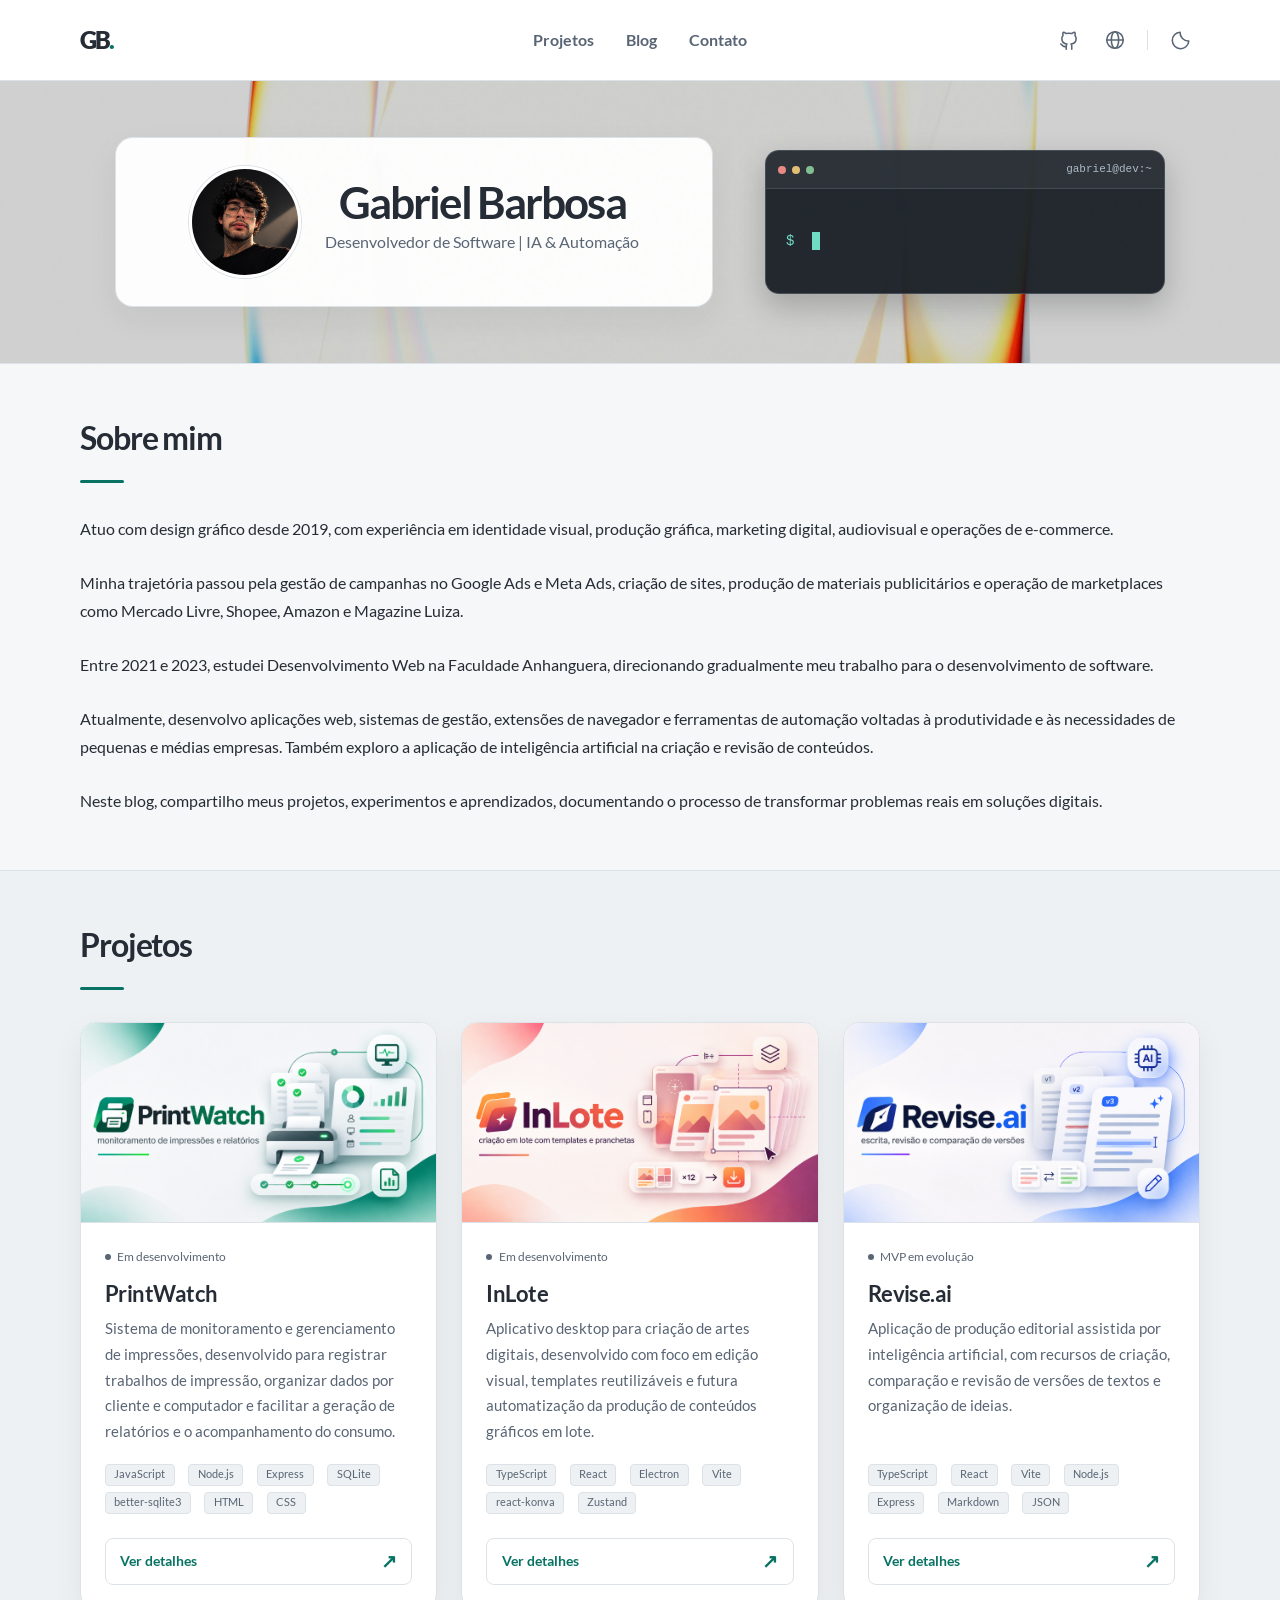
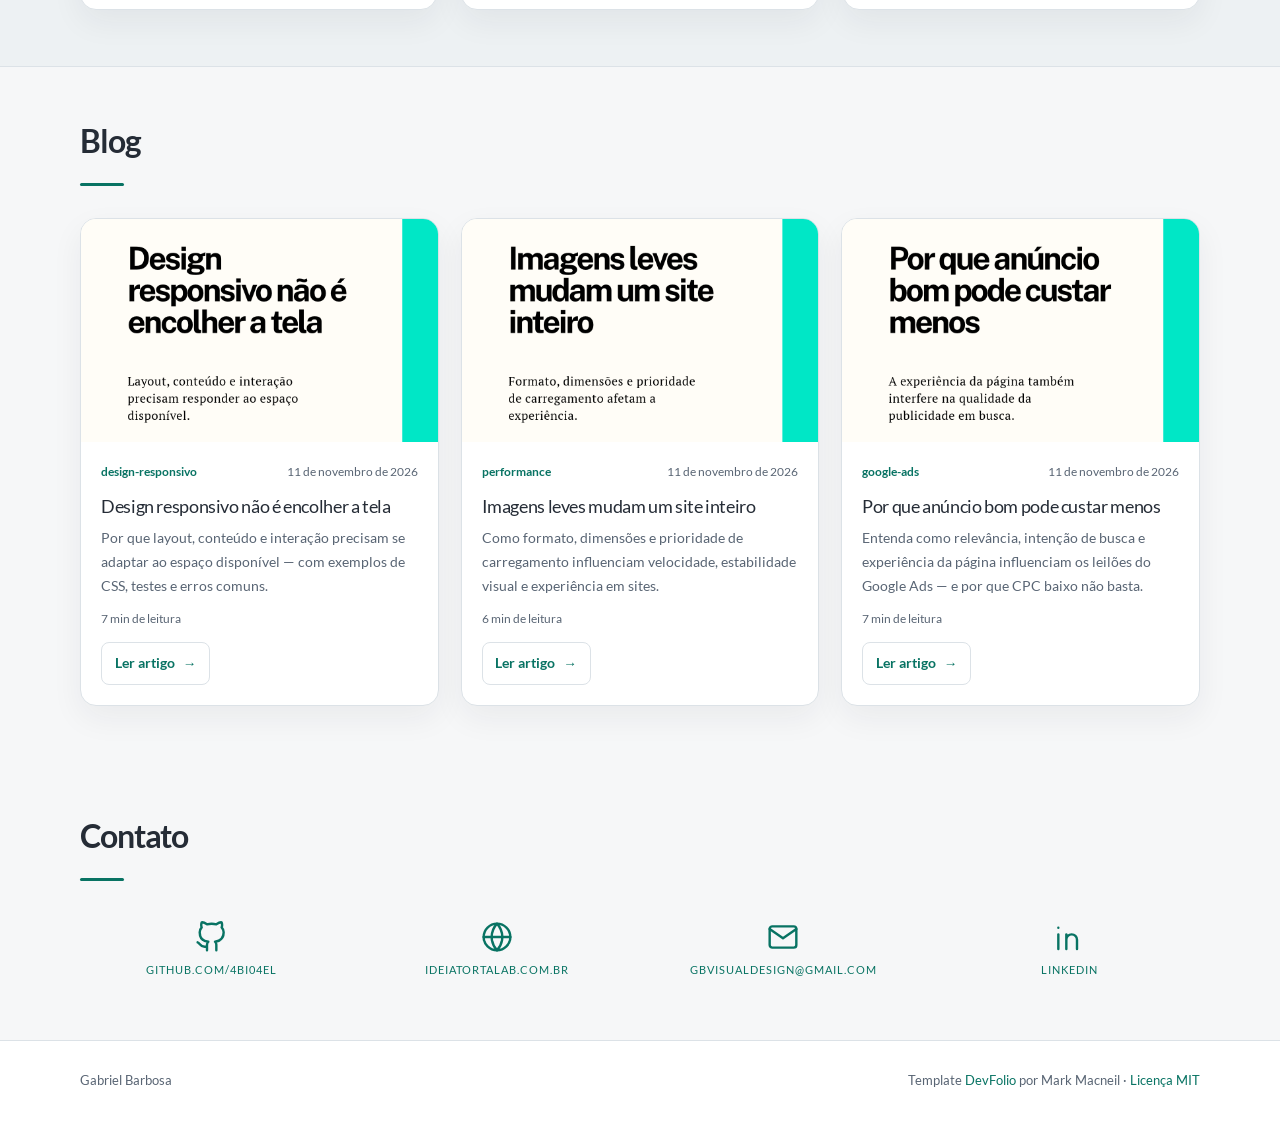
==== index.html @ 73fb9ea9 "feat: publicacao inicial do blog 4bi04el" ====
<!DOCTYPE html>
<html lang="pt-BR">

<head>
  <title>4bi04el — Dev</title>
  <meta charset="utf-8">
  <meta name="viewport" content="width=device-width, initial-scale=1">
  <link rel="icon" href="favicon.svg" type="image/svg+xml">
  <script src="js/theme-init.js"></script>
  <link rel="stylesheet" href="css/main.bundle.css">
  <link rel="stylesheet" href="css/portfolio.css"><link rel="stylesheet" href="css/article.css">
</head>

<body>
  <header class="site-header">
    <nav class="site-nav" aria-label="Navegação principal">
      <a class="site-mark" href="#inicio" aria-label="Gabriel Barbosa — início">GB<span aria-hidden="true">.</span></a>
      <button class="menu-toggle" type="button" aria-expanded="false" aria-controls="navigation-links">
        <svg viewBox="0 0 24 24" aria-hidden="true"><path d="M4 7h16M4 12h16M4 17h16" /></svg>
        <span>Menu</span>
      </button>
      <div class="nav-links" id="navigation-links">
        <a href="#projetos">Projetos</a>
        <a href="#blog">Blog</a>
        <a href="#contato">Contato</a>
      </div>
      <div class="nav-actions">
        <a href="https://github.com/4bi04el" class="nav-icon desktop-github" aria-label="GitHub" target="_blank" rel="noopener noreferrer">
          <svg viewBox="0 0 24 24" aria-hidden="true"><path d="M9 19c-4.3 1.3-4.3-2.2-6-2.7M15 22v-3.4a3 3 0 0 0-.8-2.3c2.7-.3 5.6-1.3 5.6-6A4.7 4.7 0 0 0 18.5 7a4.4 4.4 0 0 0-.1-3.3s-1-.3-3.4 1.3a11.4 11.4 0 0 0-6 0C6.6 3.4 5.6 3.7 5.6 3.7A4.4 4.4 0 0 0 5.5 7a4.7 4.7 0 0 0-1.3 3.3c0 4.7 2.9 5.7 5.6 6A3 3 0 0 0 9 18.6V22" /></svg>
        </a>
        <a href="https://github.com/4bi04el" class="nav-icon mobile-github" aria-label="GitHub" target="_blank" rel="noopener noreferrer">
          <svg viewBox="0 0 24 24" aria-hidden="true"><path d="M9 19c-4.3 1.3-4.3-2.2-6-2.7M15 22v-3.4a3 3 0 0 0-.8-2.3c2.7-.3 5.6-1.3 5.6-6A4.7 4.7 0 0 0 18.5 7a4.4 4.4 0 0 0-.1-3.3s-1-.3-3.4 1.3a11.4 11.4 0 0 0-6 0C6.6 3.4 5.6 3.7 5.6 3.7A4.4 4.4 0 0 0 5.5 7a4.7 4.7 0 0 0-1.3 3.3c0 4.7 2.9 5.7 5.6 6A3 3 0 0 0 9 18.6V22" /></svg>
        </a>
        <a href="https://www.ideiatortalab.com.br" class="nav-icon" aria-label="Site Ideia Torta Lab" target="_blank" rel="noopener noreferrer">
          <svg viewBox="0 0 24 24" aria-hidden="true"><circle cx="12" cy="12" r="9" /><ellipse cx="12" cy="12" rx="4" ry="9" /><path d="M3 12h18" /></svg>
        </a>
        <span class="nav-divider" aria-hidden="true"></span>
        <button class="theme-toggle nav-icon" type="button" aria-label="Alternar tema" aria-pressed="false">
          <svg class="theme-sun" viewBox="0 0 24 24" aria-hidden="true"><circle cx="12" cy="12" r="4" /><path d="M12 2v2m0 16v2M2 12h2m16 0h2M5 5l1.5 1.5m11 11L19 19M5 19l1.5-1.5m11-11L19 5" /></svg>
          <svg class="theme-moon" viewBox="0 0 24 24" aria-hidden="true"><path d="M20.5 13A9 9 0 0 1 11 3.5 9 9 0 1 0 20.5 13Z" /></svg>
        </button>
      </div>
    </nav>
  </header>

  <section id="inicio" class="hero is-primary">
    <div class="hero-body">
      <div class="hero-content-grid">
        <div class="hero-profile-card">
        <div class="level">
          <div class="level-item has-text-centered">
            <figure class="image is-128x128">
              <img class="is-rounded" src="img/perfil.jpeg" alt="Foto de perfil de Gabriel Barbosa">
            </figure>
          </div>
        </div>
        <div class="columns has-text-centered">
          <div class="column">
            <h1 class="title is-1">
              Gabriel Barbosa
            </h1>
            <h2 class="subtitle">
              Desenvolvedor de Software | IA & Automação
            </h2>
            <p>

            </p>
          </div>
        </div>
        </div>
        <div class="hero-terminal" aria-label="Terminal decorativo"><div class="terminal-top"><span></span><span></span><span></span><span class="terminal-title">gabriel@dev:~</span></div><div class="terminal-body" aria-hidden="true"><span class="terminal-prompt">$</span><span class="terminal-output">Hello, world!</span><span class="terminal-cursor"></span></div><span class="sr-only">Hello, world!</span></div>
      </div>
    </div>
  </section>

  <section class="section">
    <div class="container">
      <h1 class="title">Sobre mim</h1>
      <hr />
      <p>Atuo com design gráfico desde 2019, com experiência em identidade visual, produção gráfica, marketing digital, audiovisual e operações de e-commerce.<br><br>

Minha trajetória passou pela gestão de campanhas no Google Ads e Meta Ads, criação de sites, produção de materiais publicitários e operação de marketplaces como Mercado Livre, Shopee, Amazon e Magazine Luiza.<br><br>

Entre 2021 e 2023, estudei Desenvolvimento Web na Faculdade Anhanguera, direcionando gradualmente meu trabalho para o desenvolvimento de software.<br><br>

Atualmente, desenvolvo aplicações web, sistemas de gestão, extensões de navegador e ferramentas de automação voltadas à produtividade e às necessidades de pequenas e médias empresas. Também exploro a aplicação de inteligência artificial na criação e revisão de conteúdos.<br><br>

Neste blog, compartilho meus projetos, experimentos e aprendizados, documentando o processo de transformar problemas reais em soluções digitais.</p>
    </div>
  </section>
  <section id="projetos" class="section">
    <div class="container">
      <h1 class="title">Projetos</h1>
      <hr />
      <div class="project-grid">
        <article class="project-card">
          <div class="project-preview project-cover">
            <img src="img/capa_printwatch.png" alt="Capa do projeto PrintWatch" width="1672" height="941" loading="lazy" decoding="async">
          </div>
          <div class="project-card-body">
            <span class="project-status">Em desenvolvimento</span>
            <h2 class="title is-4">PrintWatch</h2>
            <p class="project-description">Sistema de monitoramento e gerenciamento de impressões, desenvolvido para registrar trabalhos de impressão, organizar dados por cliente e computador e facilitar a geração de relatórios e o acompanhamento do consumo.</p>
            <div class="tags" aria-label="Tecnologias principais"><span class="tag">JavaScript</span><span class="tag">Node.js</span><span class="tag">Express</span><span class="tag">SQLite</span><span class="tag">better-sqlite3</span><span class="tag">HTML</span><span class="tag">CSS</span></div>
            <button type="button" class="project-details modal-trigger" data-target="project-1-modal" aria-haspopup="dialog">Ver detalhes<span aria-hidden="true">↗</span><span class="sr-only"> de PrintWatch</span></button>
          </div>
        </article>
        <article class="project-card">
          <div class="project-preview project-cover">
            <img src="img/capa_inlote.png" alt="Capa do projeto InLote" width="1672" height="941" loading="lazy" decoding="async">
          </div>
          <div class="project-card-body">
            <span class="project-status">Em desenvolvimento</span>
            <h2 class="title is-4">InLote</h2>
            <p class="project-description">Aplicativo desktop para criação de artes digitais, desenvolvido com foco em edição visual, templates reutilizáveis e futura automatização da produção de conteúdos gráficos em lote.</p>
            <div class="tags" aria-label="Tecnologias principais"><span class="tag">TypeScript</span><span class="tag">React</span><span class="tag">Electron</span><span class="tag">Vite</span><span class="tag">react-konva</span><span class="tag">Zustand</span></div>
            <button type="button" class="project-details modal-trigger" data-target="project-2-modal" aria-haspopup="dialog">Ver detalhes<span aria-hidden="true">↗</span><span class="sr-only"> de InLote</span></button>
          </div>
        </article>
        <article class="project-card">
          <div class="project-preview project-cover">
            <img src="img/capa_reviseai.png" alt="Capa do projeto Revise.ai" width="1672" height="941" loading="lazy" decoding="async">
          </div>
          <div class="project-card-body">
            <span class="project-status">MVP em evolução</span>
            <h2 class="title is-4">Revise.ai</h2>
            <p class="project-description">Aplicação de produção editorial assistida por inteligência artificial, com recursos de criação, comparação e revisão de versões de textos e organização de ideias.</p>
            <div class="tags" aria-label="Tecnologias principais"><span class="tag">TypeScript</span><span class="tag">React</span><span class="tag">Vite</span><span class="tag">Node.js</span><span class="tag">Express</span><span class="tag">Markdown</span><span class="tag">JSON</span></div>
            <button type="button" class="project-details modal-trigger" data-target="project-3-modal" aria-haspopup="dialog">Ver detalhes<span aria-hidden="true">↗</span><span class="sr-only"> de Revise.ai</span></button>
          </div>
        </article>
      </div>
    </div>
  </section>

  <section id="blog" class="section"><div class="container"><h1 class="title">Blog</h1><hr /><div class="blog-grid"><article class="blog-card"><a class="blog-card-cover" href="/blog/design-responsivo-nao-e-encolher-a-tela/" tabindex="-1" aria-hidden="true"><img src="/img/Design%20responsivo%20n%C3%A3o%20%C3%A9%20encolher%20a%20tela.png" alt="" width="1080" height="1350" loading="lazy" decoding="async"></a><div class="blog-card-body"><div class="blog-card-meta"><span>design-responsivo</span><time datetime="2026-11-11">11 de novembro de 2026</time></div><h2>Design responsivo não é encolher a tela</h2><p>Por que layout, conteúdo e interação precisam se adaptar ao espaço disponível — com exemplos de CSS, testes e erros comuns.</p><span class="blog-reading-time">7 min de leitura</span><a class="blog-read-link" href="/blog/design-responsivo-nao-e-encolher-a-tela/">Ler artigo <span aria-hidden="true">→</span></a></div></article>
<article class="blog-card"><a class="blog-card-cover" href="/blog/imagens-leves-mudam-um-site-inteiro/" tabindex="-1" aria-hidden="true"><img src="/img/Imagens%20leves%20mudam%20um%20site%20inteiro.png" alt="" width="1080" height="1350" loading="lazy" decoding="async"></a><div class="blog-card-body"><div class="blog-card-meta"><span>performance</span><time datetime="2026-11-11">11 de novembro de 2026</time></div><h2>Imagens leves mudam um site inteiro</h2><p>Como formato, dimensões e prioridade de carregamento influenciam velocidade, estabilidade visual e experiência em sites.</p><span class="blog-reading-time">6 min de leitura</span><a class="blog-read-link" href="/blog/imagens-leves-mudam-um-site-inteiro/">Ler artigo <span aria-hidden="true">→</span></a></div></article>
<article class="blog-card"><a class="blog-card-cover" href="/blog/por-que-anuncio-bom-pode-custar-menos/" tabindex="-1" aria-hidden="true"><img src="/img/Por%20que%20an%C3%BAncio%20bom%20pode%20custar%20menos.png" alt="" width="1080" height="1350" loading="lazy" decoding="async"></a><div class="blog-card-body"><div class="blog-card-meta"><span>google-ads</span><time datetime="2026-11-11">11 de novembro de 2026</time></div><h2>Por que anúncio bom pode custar menos</h2><p>Entenda como relevância, intenção de busca e experiência da página influenciam os leilões do Google Ads — e por que CPC baixo não basta.</p><span class="blog-reading-time">7 min de leitura</span><a class="blog-read-link" href="/blog/por-que-anuncio-bom-pode-custar-menos/">Ler artigo <span aria-hidden="true">→</span></a></div></article></div></div></section>

  <section id="contato" class="section">
    <div class="container">
      <h1 class="title">Contato</h1>
      <hr />
      <nav class="level">
        <div class="level-item has-text-centered">
          <div>
            <a href="https://github.com/4bi04el" class="icon is-large" aria-label="GitHub">
              <svg class="contact-icon-svg" viewBox="0 0 24 24" aria-hidden="true" focusable="false"><use href="img/icons/contact-icons.svg#github"></use></svg>
            </a>
            <p class="heading"><a href="https://github.com/4bi04el">github.com/4bi04el</a></p>
          </div>
        </div>
        <div class="level-item has-text-centered">
          <div>
            <a href="https://ideiatortalab.com.br" class="icon is-large" aria-label="Site Ideia Torta Lab">
              <svg class="contact-icon-svg" viewBox="0 0 24 24" aria-hidden="true" focusable="false"><use href="img/icons/contact-icons.svg#globe"></use></svg>
            </a>
            <p class="heading"><a href="https://ideiatortalab.com.br">ideiatortalab.com.br</a></p>
          </div>
        </div>
        <div class="level-item has-text-centered">
          <div>
            <a href="mailto:gbvisualdesign@gmail.com" class="icon is-large" aria-label="Enviar e-mail">
              <svg class="contact-icon-svg" viewBox="0 0 24 24" aria-hidden="true" focusable="false"><use href="img/icons/contact-icons.svg#mail"></use></svg>
            </a>
            <p class="heading"><a href="mailto:gbvisualdesign@gmail.com">gbvisualdesign@gmail.com</a></p>
          </div>
        </div>
        <div class="level-item has-text-centered">
          <div>
            <a href="https://www.linkedin.com/in/gbvisualdesign/" class="icon is-large" aria-label="LinkedIn">
              <svg class="contact-icon-svg" viewBox="0 0 24 24" aria-hidden="true" focusable="false"><use href="img/icons/contact-icons.svg#linkedin"></use></svg>
            </a>
            <p class="heading"><a href="https://www.linkedin.com/in/gbvisualdesign/">linkedin</a></p>
          </div>
        </div>
      </nav>
    </div>
  </section>

  <!-- Modals -->
  <div id="project-1-modal" class="modal project-modal" role="dialog" aria-modal="true" aria-labelledby="project-1-title" tabindex="-1" data-gallery>
    <div class="modal-background"></div>
    <div class="modal-card project-modal-card">
      <header class="modal-card-head">
        <p id="project-1-title" class="modal-card-title">PrintWatch</p>
        <button class="delete" aria-label="Fechar detalhes de PrintWatch"></button>
      </header>
      <section class="modal-card-body project-modal-body">
        <div class="project-gallery" data-images="img/Printwatch1.png" data-project="PrintWatch">
          <figure class="gallery-frame"><img class="gallery-image" alt="Captura de tela de PrintWatch" decoding="async"></figure>
          <button class="gallery-arrow gallery-previous" type="button" aria-label="Imagem anterior" hidden>‹</button>
          <button class="gallery-arrow gallery-next" type="button" aria-label="Próxima imagem" hidden>›</button>
          <div class="gallery-footer" hidden>
            <span class="gallery-counter" aria-live="off">1 / 1</span>
            <div class="gallery-dots" aria-label="Imagens da galeria">                <button type="button" class="gallery-dot" aria-label="Ir para imagem 1 de 1" data-slide="0"></button></div>
          </div>
        </div>
        <div class="project-details-content">
          <span class="project-status">Em desenvolvimento</span>
          <h3>Descrição e propósito</h3><p>Sistema de monitoramento e gerenciamento de impressões, desenvolvido para registrar trabalhos de impressão, organizar dados por cliente e computador e facilitar relatórios e acompanhamento de consumo.</p><p>Centraliza informações sobre impressões em ambientes empresariais, reduzindo controles manuais e oferecendo dados para acompanhamento operacional e faturamento.</p>
          <h3>Tecnologias</h3><div class="tags"><span class="tag">JavaScript</span><span class="tag">Node.js</span><span class="tag">Express</span><span class="tag">SQLite</span><span class="tag">better-sqlite3</span><span class="tag">HTML</span><span class="tag">CSS</span></div>
          <h3>Funcionalidades principais</h3><ul><li>API de recebimento de registros de impressão.</li><li>Organização por clientes e computadores.</li><li>Armazenamento local em banco SQLite.</li><li>Consultas e relatórios por período.</li><li>Autenticação dos clientes por token.</li><li>Estrutura para integração com computadores Windows.</li></ul>
        </div>
      </section>
      <footer class="modal-card-foot"><button class="button is-success modal-close-button">Fechar</button></footer>
    </div>
  </div>

  <div id="project-2-modal" class="modal project-modal" role="dialog" aria-modal="true" aria-labelledby="project-2-title" tabindex="-1" data-gallery>
    <div class="modal-background"></div>
    <div class="modal-card project-modal-card">
      <header class="modal-card-head">
        <p id="project-2-title" class="modal-card-title">InLote</p>
        <button class="delete" aria-label="Fechar detalhes de InLote"></button>
      </header>
      <section class="modal-card-body project-modal-body">
        <div class="project-gallery" data-images="img/InLote1.png" data-project="InLote">
          <figure class="gallery-frame"><img class="gallery-image" alt="Captura de tela de InLote" decoding="async"></figure>
          <button class="gallery-arrow gallery-previous" type="button" aria-label="Imagem anterior" hidden>‹</button>
          <button class="gallery-arrow gallery-next" type="button" aria-label="Próxima imagem" hidden>›</button>
          <div class="gallery-footer" hidden>
            <span class="gallery-counter" aria-live="off">1 / 1</span>
            <div class="gallery-dots" aria-label="Imagens da galeria">                <button type="button" class="gallery-dot" aria-label="Ir para imagem 1 de 1" data-slide="0"></button></div>
          </div>
        </div>
        <div class="project-details-content">
          <span class="project-status">Em desenvolvimento</span>
          <h3>Descrição e propósito</h3><p>Aplicativo desktop para criação de artes digitais, desenvolvido com foco em edição visual, templates reutilizáveis e futura automatização da produção de conteúdos gráficos em lote.</p><p>Busca reduzir tarefas repetitivas na criação de materiais para redes sociais, reaproveitando estruturas visuais e organizando dados para preparar diferentes artes.</p>
          <h3>Tecnologias</h3><div class="tags"><span class="tag">TypeScript</span><span class="tag">React</span><span class="tag">Electron</span><span class="tag">Vite</span><span class="tag">react-konva</span><span class="tag">Zustand</span></div>
          <h3>Funcionalidades principais</h3><ul><li>Editor gráfico com pranchetas.</li><li>Manipulação de textos, imagens e elementos.</li><li>Seleção e alinhamento de objetos.</li><li>Painel de camadas e histórico de desfazer/refazer.</li><li>Formatos para Feed e Story.</li><li>Biblioteca de templates e automação em lote em desenvolvimento.</li></ul>
        </div>
      </section>
      <footer class="modal-card-foot"><button class="button is-success modal-close-button">Fechar</button></footer>
    </div>
  </div>

  <div id="project-3-modal" class="modal project-modal" role="dialog" aria-modal="true" aria-labelledby="project-3-title" tabindex="-1" data-gallery>
    <div class="modal-background"></div>
    <div class="modal-card project-modal-card">
      <header class="modal-card-head">
        <p id="project-3-title" class="modal-card-title">Revise.ai</p>
        <button class="delete" aria-label="Fechar detalhes de Revise.ai"></button>
      </header>
      <section class="modal-card-body project-modal-body">
        <div class="project-gallery" data-images="img/Revise1.png,img/Revise2.png,img/Revise3.png,img/Revise4.png,img/Revise5.png,img/Revise6.png,img/revise7.png" data-project="Revise.ai">
          <figure class="gallery-frame"><img class="gallery-image" alt="Captura de tela de Revise.ai" decoding="async"></figure>
          <button class="gallery-arrow gallery-previous" type="button" aria-label="Imagem anterior" >‹</button>
          <button class="gallery-arrow gallery-next" type="button" aria-label="Próxima imagem" >›</button>
          <div class="gallery-footer" >
            <span class="gallery-counter" aria-live="off">1 / 7</span>
            <div class="gallery-dots" aria-label="Imagens da galeria">                <button type="button" class="gallery-dot" aria-label="Ir para imagem 1 de 7" data-slide="0"></button>
                <button type="button" class="gallery-dot" aria-label="Ir para imagem 2 de 7" data-slide="1"></button>
                <button type="button" class="gallery-dot" aria-label="Ir para imagem 3 de 7" data-slide="2"></button>
                <button type="button" class="gallery-dot" aria-label="Ir para imagem 4 de 7" data-slide="3"></button>
                <button type="button" class="gallery-dot" aria-label="Ir para imagem 5 de 7" data-slide="4"></button>
                <button type="button" class="gallery-dot" aria-label="Ir para imagem 6 de 7" data-slide="5"></button>
                <button type="button" class="gallery-dot" aria-label="Ir para imagem 7 de 7" data-slide="6"></button></div>
          </div>
        </div>
        <div class="project-details-content">
          <span class="project-status">MVP em evolução</span>
          <h3>Descrição e propósito</h3><p>Aplicação de produção editorial assistida por inteligência artificial, com recursos de criação, comparação e revisão de versões de textos e organização de ideias.</p><p>Estrutura o processo de escrita e revisão, permitindo comparar abordagens e manter uma biblioteca organizada de assuntos e trabalhos editoriais.</p>
          <h3>Tecnologias</h3><div class="tags"><span class="tag">TypeScript</span><span class="tag">React</span><span class="tag">Vite</span><span class="tag">Node.js</span><span class="tag">Express</span><span class="tag">Markdown</span><span class="tag">JSON</span></div>
          <h3>Funcionalidades principais</h3><ul><li>Organização de assuntos e trabalhos editoriais.</li><li>Produção e comparação de versões.</li><li>Fluxo de revisão de conteúdos.</li><li>Biblioteca editorial.</li><li>Registro de ideias em arquivos Markdown.</li><li>Interface web local.</li></ul>
        </div>
      </section>
      <footer class="modal-card-foot"><button class="button is-success modal-close-button">Fechar</button></footer>
    </div>
  </div>









  <footer class="footer">
    <div class="container footer-content">
      <p>Gabriel Barbosa</p>
      <p>Template <a href="https://github.com/mmacneil/devfolio">DevFolio</a> por Mark Macneil · <a href="LICENSE">Licença MIT</a></p>
    </div>
  </footer>

  <script src="js/bundle.js"></script>
  <script src="js/portfolio.js"></script>
</body>

</html>
---- css/main.bundle.css ----
﻿.card-gap{margin-top:1.75rem}.modal-trigger{cursor:pointer}a.icon>strong{margin-left:.25rem}.modal-card-body div.content{margin:1.75rem 0}/*! bulma.io v0.9.4 | MIT License | github.com/jgthms/bulma */.button,.file-cta,.file-name,.input,.pagination-ellipsis,.pagination-link,.pagination-next,.pagination-previous,.select select,.textarea{align-items:center;-moz-appearance:none;-webkit-appearance:none;border:1px solid transparent;border-radius:4px;box-shadow:none;display:inline-flex;font-size:1rem;height:2.5em;justify-content:flex-start;line-height:1.5;padding:calc(.5em - 1px) calc(.75em - 1px);position:relative;vertical-align:top}.button:active,.button:focus,.file-cta:active,.file-cta:focus,.file-name:active,.file-name:focus,.input:active,.input:focus,.is-active.button,.is-active.file-cta,.is-active.file-name,.is-active.input,.is-active.pagination-ellipsis,.is-active.pagination-link,.is-active.pagination-next,.is-active.pagination-previous,.is-active.textarea,.is-focused.button,.is-focused.file-cta,.is-focused.file-name,.is-focused.input,.is-focused.pagination-ellipsis,.is-focused.pagination-link,.is-focused.pagination-next,.is-focused.pagination-previous,.is-focused.textarea,.pagination-ellipsis:active,.pagination-ellipsis:focus,.pagination-link:active,.pagination-link:focus,.pagination-next:active,.pagination-next:focus,.pagination-previous:active,.pagination-previous:focus,.select select.is-active,.select select.is-focused,.select select:active,.select select:focus,.textarea:active,.textarea:focus{outline:none}.select fieldset[disabled] select,.select select[disabled],[disabled].button,[disabled].file-cta,[disabled].file-name,[disabled].input,[disabled].pagination-ellipsis,[disabled].pagination-link,[disabled].pagination-next,[disabled].pagination-previous,[disabled].textarea,fieldset[disabled] .button,fieldset[disabled] .file-cta,fieldset[disabled] .file-name,fieldset[disabled] .input,fieldset[disabled] .pagination-ellipsis,fieldset[disabled] .pagination-link,fieldset[disabled] .pagination-next,fieldset[disabled] .pagination-previous,fieldset[disabled] .select select,fieldset[disabled] .textarea{cursor:not-allowed}.breadcrumb,.button,.file,.is-unselectable,.pagination-ellipsis,.pagination-link,.pagination-next,.pagination-previous,.tabs{-webkit-touch-callout:none;-webkit-user-select:none;-moz-user-select:none;-ms-user-select:none;user-select:none}.navbar-link:not(.is-arrowless):after,.select:not(.is-multiple):not(.is-loading):after{border:3px solid transparent;border-radius:2px;border-right:0;border-top:0;content:" ";display:block;height:.625em;margin-top:-.4375em;pointer-events:none;position:absolute;top:50%;transform:rotate(-45deg);transform-origin:center;width:.625em}.block:not(:last-child),.box:not(:last-child),.breadcrumb:not(:last-child),.content:not(:last-child),.level:not(:last-child),.message:not(:last-child),.notification:not(:last-child),.pagination:not(:last-child),.progress:not(:last-child),.subtitle:not(:last-child),.table-container:not(:last-child),.table:not(:last-child),.tabs:not(:last-child),.title:not(:last-child){margin-bottom:1.5rem}.delete,.modal-close{-webkit-touch-callout:none;-moz-appearance:none;-webkit-appearance:none;background-color:hsla(0,0%,4%,.2);border:none;border-radius:9999px;cursor:pointer;display:inline-block;flex-grow:0;flex-shrink:0;font-size:0;height:20px;max-height:20px;max-width:20px;min-height:20px;min-width:20px;outline:none;pointer-events:auto;position:relative;-webkit-user-select:none;-moz-user-select:none;-ms-user-select:none;user-select:none;vertical-align:top;width:20px}.delete:after,.delete:before,.modal-close:after,.modal-close:before{background-color:#fff;content:"";display:block;left:50%;position:absolute;top:50%;transform:translateX(-50%) translateY(-50%) rotate(45deg);transform-origin:center center}.delete:before,.modal-close:before{height:2px;width:50%}.delete:after,.modal-close:after{height:50%;width:2px}.delete:focus,.delete:hover,.modal-close:focus,.modal-close:hover{background-color:hsla(0,0%,4%,.3)}.delete:active,.modal-close:active{background-color:hsla(0,0%,4%,.4)}.is-small.delete,.is-small.modal-close{height:16px;max-height:16px;max-width:16px;min-height:16px;min-width:16px;width:16px}.is-medium.delete,.is-medium.modal-close{height:24px;max-height:24px;max-width:24px;min-height:24px;min-width:24px;width:24px}.is-large.delete,.is-large.modal-close{height:32px;max-height:32px;max-width:32px;min-height:32px;min-width:32px;width:32px}.button.is-loading:after,.control.is-loading:after,.loader,.select.is-loading:after{animation:spinAround .5s linear infinite;border-color:transparent transparent #dbdbdb #dbdbdb;border-radius:9999px;border-style:solid;border-width:2px;content:"";display:block;height:1em;position:relative;width:1em}.hero-video,.image.is-16by9 .has-ratio,.image.is-16by9 img,.image.is-1by1 .has-ratio,.image.is-1by1 img,.image.is-1by2 .has-ratio,.image.is-1by2 img,.image.is-1by3 .has-ratio,.image.is-1by3 img,.image.is-2by1 .has-ratio,.image.is-2by1 img,.image.is-2by3 .has-ratio,.image.is-2by3 img,.image.is-3by1 .has-ratio,.image.is-3by1 img,.image.is-3by2 .has-ratio,.image.is-3by2 img,.image.is-3by4 .has-ratio,.image.is-3by4 img,.image.is-3by5 .has-ratio,.image.is-3by5 img,.image.is-4by3 .has-ratio,.image.is-4by3 img,.image.is-4by5 .has-ratio,.image.is-4by5 img,.image.is-5by3 .has-ratio,.image.is-5by3 img,.image.is-5by4 .has-ratio,.image.is-5by4 img,.image.is-9by16 .has-ratio,.image.is-9by16 img,.image.is-square .has-ratio,.image.is-square img,.is-overlay,.modal,.modal-background{bottom:0;left:0;position:absolute;right:0;top:0}.navbar-burger{color:currentColor;font-family:inherit;font-size:1em}/*! minireset.css v0.0.6 | MIT License | github.com/jgthms/minireset.css */.navbar-burger,blockquote,body,dd,dl,dt,fieldset,figure,h1,h2,h3,h4,h5,h6,hr,html,iframe,legend,li,ol,p,pre,textarea,ul{margin:0;padding:0}h1,h2,h3,h4,h5,h6{font-size:100%;font-weight:400}ul{list-style:none}button,input,select,textarea{margin:0}html{box-sizing:border-box}*,:after,:before{box-sizing:inherit}img,video{height:auto;max-width:100%}iframe{border:0}table{border-collapse:collapse;border-spacing:0}td,th{padding:0}td:not([align]),th:not([align]){text-align:inherit}html{-moz-osx-font-smoothing:grayscale;-webkit-font-smoothing:antialiased;text-size-adjust:100%;background-color:#fff;font-size:16px;min-width:300px;overflow-x:hidden;overflow-y:scroll;text-rendering:optimizeLegibility}article,aside,figure,footer,header,hgroup,section{display:block}body,button,input,optgroup,select,textarea{font-family:Lato,sans-serif}code,pre{-moz-osx-font-smoothing:auto;-webkit-font-smoothing:auto;font-family:monospace}body{color:#4a4a4a;font-size:1em;font-weight:400;line-height:1.5}a{color:#00d1b2;cursor:pointer;text-decoration:none}a strong{color:currentColor}a:hover{color:#363636}code{color:#da1039;font-size:.875em;font-weight:400;padding:.25em .5em}code,hr{background-color:#f5f5f5}hr{border:none;display:block;height:2px;margin:1.5rem 0}img{height:auto;max-width:100%}input[type=checkbox],input[type=radio]{vertical-align:baseline}small{font-size:.875em}span{font-style:inherit;font-weight:inherit}strong{color:#363636;font-weight:700}fieldset{border:none}pre{-webkit-overflow-scrolling:touch;word-wrap:normal;background-color:#f5f5f5;color:#4a4a4a;font-size:.875em;overflow-x:auto;padding:1.25rem 1.5rem;white-space:pre}pre code{background-color:transparent;color:currentColor;font-size:1em;padding:0}table td,table th{vertical-align:top}table td:not([align]),table th:not([align]){text-align:inherit}table th{color:#363636}@keyframes spinAround{0%{transform:rotate(0deg)}to{transform:rotate(359deg)}}.box{background-color:#fff;border-radius:6px;box-shadow:0 .5em 1em -.125em hsla(0,0%,4%,.1),0 0 0 1px hsla(0,0%,4%,.02);color:#4a4a4a;display:block;padding:1.25rem}a.box:focus,a.box:hover{box-shadow:0 .5em 1em -.125em hsla(0,0%,4%,.1),0 0 0 1px #00d1b2}a.box:active{box-shadow:inset 0 1px 2px hsla(0,0%,4%,.2),0 0 0 1px #00d1b2}.button{background-color:#fff;border-color:#dbdbdb;border-width:1px;color:#363636;cursor:pointer;justify-content:center;padding:calc(.5em - 1px) 1em;text-align:center;white-space:nowrap}.button strong{color:inherit}.button .icon,.button .icon.is-large,.button .icon.is-medium,.button .icon.is-small{height:1.5em;width:1.5em}.button .icon:first-child:not(:last-child){margin-left:calc(-.5em - 1px);margin-right:.25em}.button .icon:last-child:not(:first-child){margin-left:.25em;margin-right:calc(-.5em - 1px)}.button .icon:first-child:last-child{margin-left:calc(-.5em - 1px);margin-right:calc(-.5em - 1px)}.button.is-hovered,.button:hover{border-color:#b5b5b5;color:#363636}.button.is-focused,.button:focus{border-color:#485fc7;color:#363636}.button.is-focused:not(:active),.button:focus:not(:active){box-shadow:0 0 0 .125em rgba(0,209,178,.25)}.button.is-active,.button:active{border-color:#4a4a4a;color:#363636}.button.is-text{background-color:transparent;border-color:transparent;color:#4a4a4a;text-decoration:underline}.button.is-text.is-focused,.button.is-text.is-hovered,.button.is-text:focus,.button.is-text:hover{background-color:#f5f5f5;color:#363636}.button.is-text.is-active,.button.is-text:active{background-color:#e8e8e8;color:#363636}.button.is-text[disabled],fieldset[disabled] .button.is-text{background-color:transparent;border-color:transparent;box-shadow:none}.button.is-ghost{background:none;border-color:transparent;color:#00d1b2;text-decoration:none}.button.is-ghost.is-hovered,.button.is-ghost:hover{color:#00d1b2;text-decoration:underline}.button.is-white{background-color:#fff;border-color:transparent;color:#0a0a0a}.button.is-white.is-hovered,.button.is-white:hover{background-color:#f9f9f9;border-color:transparent;color:#0a0a0a}.button.is-white.is-focused,.button.is-white:focus{border-color:transparent;color:#0a0a0a}.button.is-white.is-focused:not(:active),.button.is-white:focus:not(:active){box-shadow:0 0 0 .125em hsla(0,0%,100%,.25)}.button.is-white.is-active,.button.is-white:active{background-color:#f2f2f2;border-color:transparent;color:#0a0a0a}.button.is-white[disabled],fieldset[disabled] .button.is-white{background-color:#fff;border-color:#fff;box-shadow:none}.button.is-white.is-inverted{background-color:#0a0a0a;color:#fff}.button.is-white.is-inverted.is-hovered,.button.is-white.is-inverted:hover{background-color:#000}.button.is-white.is-inverted[disabled],fieldset[disabled] .button.is-white.is-inverted{background-color:#0a0a0a;border-color:transparent;box-shadow:none;color:#fff}.button.is-white.is-loading:after{border-color:transparent transparent #0a0a0a #0a0a0a!important}.button.is-white.is-outlined{background-color:transparent;border-color:#fff;color:#fff}.button.is-white.is-outlined.is-focused,.button.is-white.is-outlined.is-hovered,.button.is-white.is-outlined:focus,.button.is-white.is-outlined:hover{background-color:#fff;border-color:#fff;color:#0a0a0a}.button.is-white.is-outlined.is-loading:after{border-color:transparent transparent #fff #fff!important}.button.is-white.is-outlined.is-loading.is-focused:after,.button.is-white.is-outlined.is-loading.is-hovered:after,.button.is-white.is-outlined.is-loading:focus:after,.button.is-white.is-outlined.is-loading:hover:after{border-color:transparent transparent #0a0a0a #0a0a0a!important}.button.is-white.is-outlined[disabled],fieldset[disabled] .button.is-white.is-outlined{background-color:transparent;border-color:#fff;box-shadow:none;color:#fff}.button.is-white.is-inverted.is-outlined{background-color:transparent;border-color:#0a0a0a;color:#0a0a0a}.button.is-white.is-inverted.is-outlined.is-focused,.button.is-white.is-inverted.is-outlined.is-hovered,.button.is-white.is-inverted.is-outlined:focus,.button.is-white.is-inverted.is-outlined:hover{background-color:#0a0a0a;color:#fff}.button.is-white.is-inverted.is-outlined.is-loading.is-focused:after,.button.is-white.is-inverted.is-outlined.is-loading.is-hovered:after,.button.is-white.is-inverted.is-outlined.is-loading:focus:after,.button.is-white.is-inverted.is-outlined.is-loading:hover:after{border-color:transparent transparent #fff #fff!important}.button.is-white.is-inverted.is-outlined[disabled],fieldset[disabled] .button.is-white.is-inverted.is-outlined{background-color:transparent;border-color:#0a0a0a;box-shadow:none;color:#0a0a0a}.button.is-black{background-color:#0a0a0a;border-color:transparent;color:#fff}.button.is-black.is-hovered,.button.is-black:hover{background-color:#040404;border-color:transparent;color:#fff}.button.is-black.is-focused,.button.is-black:focus{border-color:transparent;color:#fff}.button.is-black.is-focused:not(:active),.button.is-black:focus:not(:active){box-shadow:0 0 0 .125em hsla(0,0%,4%,.25)}.button.is-black.is-active,.button.is-black:active{background-color:#000;border-color:transparent;color:#fff}.button.is-black[disabled],fieldset[disabled] .button.is-black{background-color:#0a0a0a;border-color:#0a0a0a;box-shadow:none}.button.is-black.is-inverted{background-color:#fff;color:#0a0a0a}.button.is-black.is-inverted.is-hovered,.button.is-black.is-inverted:hover{background-color:#f2f2f2}.button.is-black.is-inverted[disabled],fieldset[disabled] .button.is-black.is-inverted{background-color:#fff;border-color:transparent;box-shadow:none;color:#0a0a0a}.button.is-black.is-loading:after{border-color:transparent transparent #fff #fff!important}.button.is-black.is-outlined{background-color:transparent;border-color:#0a0a0a;color:#0a0a0a}.button.is-black.is-outlined.is-focused,.button.is-black.is-outlined.is-hovered,.button.is-black.is-outlined:focus,.button.is-black.is-outlined:hover{background-color:#0a0a0a;border-color:#0a0a0a;color:#fff}.button.is-black.is-outlined.is-loading:after{border-color:transparent transparent #0a0a0a #0a0a0a!important}.button.is-black.is-outlined.is-loading.is-focused:after,.button.is-black.is-outlined.is-loading.is-hovered:after,.button.is-black.is-outlined.is-loading:focus:after,.button.is-black.is-outlined.is-loading:hover:after{border-color:transparent transparent #fff #fff!important}.button.is-black.is-outlined[disabled],fieldset[disabled] .button.is-black.is-outlined{background-color:transparent;border-color:#0a0a0a;box-shadow:none;color:#0a0a0a}.button.is-black.is-inverted.is-outlined{background-color:transparent;border-color:#fff;color:#fff}.button.is-black.is-inverted.is-outlined.is-focused,.button.is-black.is-inverted.is-outlined.is-hovered,.button.is-black.is-inverted.is-outlined:focus,.button.is-black.is-inverted.is-outlined:hover{background-color:#fff;color:#0a0a0a}.button.is-black.is-inverted.is-outlined.is-loading.is-focused:after,.button.is-black.is-inverted.is-outlined.is-loading.is-hovered:after,.button.is-black.is-inverted.is-outlined.is-loading:focus:after,.button.is-black.is-inverted.is-outlined.is-loading:hover:after{border-color:transparent transparent #0a0a0a #0a0a0a!important}.button.is-black.is-inverted.is-outlined[disabled],fieldset[disabled] .button.is-black.is-inverted.is-outlined{background-color:transparent;border-color:#fff;box-shadow:none;color:#fff}.button.is-light{background-color:#f5f5f5;border-color:transparent;color:rgba(0,0,0,.7)}.button.is-light.is-hovered,.button.is-light:hover{background-color:#eee;border-color:transparent;color:rgba(0,0,0,.7)}.button.is-light.is-focused,.button.is-light:focus{border-color:transparent;color:rgba(0,0,0,.7)}.button.is-light.is-focused:not(:active),.button.is-light:focus:not(:active){box-shadow:0 0 0 .125em hsla(0,0%,96%,.25)}.button.is-light.is-active,.button.is-light:active{background-color:#e8e8e8;border-color:transparent;color:rgba(0,0,0,.7)}.button.is-light[disabled],fieldset[disabled] .button.is-light{background-color:#f5f5f5;border-color:#f5f5f5;box-shadow:none}.button.is-light.is-inverted{color:#f5f5f5}.button.is-light.is-inverted,.button.is-light.is-inverted.is-hovered,.button.is-light.is-inverted:hover{background-color:rgba(0,0,0,.7)}.button.is-light.is-inverted[disabled],fieldset[disabled] .button.is-light.is-inverted{background-color:rgba(0,0,0,.7);border-color:transparent;box-shadow:none;color:#f5f5f5}.button.is-light.is-loading:after{border-color:transparent transparent rgba(0,0,0,.7) rgba(0,0,0,.7)!important}.button.is-light.is-outlined{background-color:transparent;border-color:#f5f5f5;color:#f5f5f5}.button.is-light.is-outlined.is-focused,.button.is-light.is-outlined.is-hovered,.button.is-light.is-outlined:focus,.button.is-light.is-outlined:hover{background-color:#f5f5f5;border-color:#f5f5f5;color:rgba(0,0,0,.7)}.button.is-light.is-outlined.is-loading:after{border-color:transparent transparent #f5f5f5 #f5f5f5!important}.button.is-light.is-outlined.is-loading.is-focused:after,.button.is-light.is-outlined.is-loading.is-hovered:after,.button.is-light.is-outlined.is-loading:focus:after,.button.is-light.is-outlined.is-loading:hover:after{border-color:transparent transparent rgba(0,0,0,.7) rgba(0,0,0,.7)!important}.button.is-light.is-outlined[disabled],fieldset[disabled] .button.is-light.is-outlined{background-color:transparent;border-color:#f5f5f5;box-shadow:none;color:#f5f5f5}.button.is-light.is-inverted.is-outlined{background-color:transparent;border-color:rgba(0,0,0,.7);color:rgba(0,0,0,.7)}.button.is-light.is-inverted.is-outlined.is-focused,.button.is-light.is-inverted.is-outlined.is-hovered,.button.is-light.is-inverted.is-outlined:focus,.button.is-light.is-inverted.is-outlined:hover{background-color:rgba(0,0,0,.7);color:#f5f5f5}.button.is-light.is-inverted.is-outlined.is-loading.is-focused:after,.button.is-light.is-inverted.is-outlined.is-loading.is-hovered:after,.button.is-light.is-inverted.is-outlined.is-loading:focus:after,.button.is-light.is-inverted.is-outlined.is-loading:hover:after{border-color:transparent transparent #f5f5f5 #f5f5f5!important}.button.is-light.is-inverted.is-outlined[disabled],fieldset[disabled] .button.is-light.is-inverted.is-outlined{background-color:transparent;border-color:rgba(0,0,0,.7);box-shadow:none;color:rgba(0,0,0,.7)}.button.is-dark{background-color:#363636;border-color:transparent;color:#fff}.button.is-dark.is-hovered,.button.is-dark:hover{background-color:#2f2f2f;border-color:transparent;color:#fff}.button.is-dark.is-focused,.button.is-dark:focus{border-color:transparent;color:#fff}.button.is-dark.is-focused:not(:active),.button.is-dark:focus:not(:active){box-shadow:0 0 0 .125em hsla(0,0%,21%,.25)}.button.is-dark.is-active,.button.is-dark:active{background-color:#292929;border-color:transparent;color:#fff}.button.is-dark[disabled],fieldset[disabled] .button.is-dark{background-color:#363636;border-color:#363636;box-shadow:none}.button.is-dark.is-inverted{background-color:#fff;color:#363636}.button.is-dark.is-inverted.is-hovered,.button.is-dark.is-inverted:hover{background-color:#f2f2f2}.button.is-dark.is-inverted[disabled],fieldset[disabled] .button.is-dark.is-inverted{background-color:#fff;border-color:transparent;box-shadow:none;color:#363636}.button.is-dark.is-loading:after{border-color:transparent transparent #fff #fff!important}.button.is-dark.is-outlined{background-color:transparent;border-color:#363636;color:#363636}.button.is-dark.is-outlined.is-focused,.button.is-dark.is-outlined.is-hovered,.button.is-dark.is-outlined:focus,.button.is-dark.is-outlined:hover{background-color:#363636;border-color:#363636;color:#fff}.button.is-dark.is-outlined.is-loading:after{border-color:transparent transparent #363636 #363636!important}.button.is-dark.is-outlined.is-loading.is-focused:after,.button.is-dark.is-outlined.is-loading.is-hovered:after,.button.is-dark.is-outlined.is-loading:focus:after,.button.is-dark.is-outlined.is-loading:hover:after{border-color:transparent transparent #fff #fff!important}.button.is-dark.is-outlined[disabled],fieldset[disabled] .button.is-dark.is-outlined{background-color:transparent;border-color:#363636;box-shadow:none;color:#363636}.button.is-dark.is-inverted.is-outlined{background-color:transparent;border-color:#fff;color:#fff}.button.is-dark.is-inverted.is-outlined.is-focused,.button.is-dark.is-inverted.is-outlined.is-hovered,.button.is-dark.is-inverted.is-outlined:focus,.button.is-dark.is-inverted.is-outlined:hover{background-color:#fff;color:#363636}.button.is-dark.is-inverted.is-outlined.is-loading.is-focused:after,.button.is-dark.is-inverted.is-outlined.is-loading.is-hovered:after,.button.is-dark.is-inverted.is-outlined.is-loading:focus:after,.button.is-dark.is-inverted.is-outlined.is-loading:hover:after{border-color:transparent transparent #363636 #363636!important}.button.is-dark.is-inverted.is-outlined[disabled],fieldset[disabled] .button.is-dark.is-inverted.is-outlined{background-color:transparent;border-color:#fff;box-shadow:none;color:#fff}.button.is-primary{background-color:#454545;border-color:transparent;color:#fff}.button.is-primary.is-hovered,.button.is-primary:hover{background-color:#3f3f3f;border-color:transparent;color:#fff}.button.is-primary.is-focused,.button.is-primary:focus{border-color:transparent;color:#fff}.button.is-primary.is-focused:not(:active),.button.is-primary:focus:not(:active){box-shadow:0 0 0 .125em rgba(69,69,69,.25)}.button.is-primary.is-active,.button.is-primary:active{background-color:#383838;border-color:transparent;color:#fff}.button.is-primary[disabled],fieldset[disabled] .button.is-primary{background-color:#454545;border-color:#454545;box-shadow:none}.button.is-primary.is-inverted{background-color:#fff;color:#454545}.button.is-primary.is-inverted.is-hovered,.button.is-primary.is-inverted:hover{background-color:#f2f2f2}.button.is-primary.is-inverted[disabled],fieldset[disabled] .button.is-primary.is-inverted{background-color:#fff;border-color:transparent;box-shadow:none;color:#454545}.button.is-primary.is-loading:after{border-color:transparent transparent #fff #fff!important}.button.is-primary.is-outlined{background-color:transparent;border-color:#454545;color:#454545}.button.is-primary.is-outlined.is-focused,.button.is-primary.is-outlined.is-hovered,.button.is-primary.is-outlined:focus,.button.is-primary.is-outlined:hover{background-color:#454545;border-color:#454545;color:#fff}.button.is-primary.is-outlined.is-loading:after{border-color:transparent transparent #454545 #454545!important}.button.is-primary.is-outlined.is-loading.is-focused:after,.button.is-primary.is-outlined.is-loading.is-hovered:after,.button.is-primary.is-outlined.is-loading:focus:after,.button.is-primary.is-outlined.is-loading:hover:after{border-color:transparent transparent #fff #fff!important}.button.is-primary.is-outlined[disabled],fieldset[disabled] .button.is-primary.is-outlined{background-color:transparent;border-color:#454545;box-shadow:none;color:#454545}.button.is-primary.is-inverted.is-outlined{background-color:transparent;border-color:#fff;color:#fff}.button.is-primary.is-inverted.is-outlined.is-focused,.button.is-primary.is-inverted.is-outlined.is-hovered,.button.is-primary.is-inverted.is-outlined:focus,.button.is-primary.is-inverted.is-outlined:hover{background-color:#fff;color:#454545}.button.is-primary.is-inverted.is-outlined.is-loading.is-focused:after,.button.is-primary.is-inverted.is-outlined.is-loading.is-hovered:after,.button.is-primary.is-inverted.is-outlined.is-loading:focus:after,.button.is-primary.is-inverted.is-outlined.is-loading:hover:after{border-color:transparent transparent #454545 #454545!important}.button.is-primary.is-inverted.is-outlined[disabled],fieldset[disabled] .button.is-primary.is-inverted.is-outlined{background-color:transparent;border-color:#fff;box-shadow:none;color:#fff}.button.is-primary.is-light{background-color:#f5f5f5;color:#858585}.button.is-primary.is-light.is-hovered,.button.is-primary.is-light:hover{background-color:#eee;border-color:transparent;color:#858585}.button.is-primary.is-light.is-active,.button.is-primary.is-light:active{background-color:#e8e8e8;border-color:transparent;color:#858585}.button.is-link{background-color:#00d1b2;border-color:transparent;color:#fff}.button.is-link.is-hovered,.button.is-link:hover{background-color:#00c4a7;border-color:transparent;color:#fff}.button.is-link.is-focused,.button.is-link:focus{border-color:transparent;color:#fff}.button.is-link.is-focused:not(:active),.button.is-link:focus:not(:active){box-shadow:0 0 0 .125em rgba(0,209,178,.25)}.button.is-link.is-active,.button.is-link:active{background-color:#00b89c;border-color:transparent;color:#fff}.button.is-link[disabled],fieldset[disabled] .button.is-link{background-color:#00d1b2;border-color:#00d1b2;box-shadow:none}.button.is-link.is-inverted{background-color:#fff;color:#00d1b2}.button.is-link.is-inverted.is-hovered,.button.is-link.is-inverted:hover{background-color:#f2f2f2}.button.is-link.is-inverted[disabled],fieldset[disabled] .button.is-link.is-inverted{background-color:#fff;border-color:transparent;box-shadow:none;color:#00d1b2}.button.is-link.is-loading:after{border-color:transparent transparent #fff #fff!important}.button.is-link.is-outlined{background-color:transparent;border-color:#00d1b2;color:#00d1b2}.button.is-link.is-outlined.is-focused,.button.is-link.is-outlined.is-hovered,.button.is-link.is-outlined:focus,.button.is-link.is-outlined:hover{background-color:#00d1b2;border-color:#00d1b2;color:#fff}.button.is-link.is-outlined.is-loading:after{border-color:transparent transparent #00d1b2 #00d1b2!important}.button.is-link.is-outlined.is-loading.is-focused:after,.button.is-link.is-outlined.is-loading.is-hovered:after,.button.is-link.is-outlined.is-loading:focus:after,.button.is-link.is-outlined.is-loading:hover:after{border-color:transparent transparent #fff #fff!important}.button.is-link.is-outlined[disabled],fieldset[disabled] .button.is-link.is-outlined{background-color:transparent;border-color:#00d1b2;box-shadow:none;color:#00d1b2}.button.is-link.is-inverted.is-outlined{background-color:transparent;border-color:#fff;color:#fff}.button.is-link.is-inverted.is-outlined.is-focused,.button.is-link.is-inverted.is-outlined.is-hovered,.button.is-link.is-inverted.is-outlined:focus,.button.is-link.is-inverted.is-outlined:hover{background-color:#fff;color:#00d1b2}.button.is-link.is-inverted.is-outlined.is-loading.is-focused:after,.button.is-link.is-inverted.is-outlined.is-loading.is-hovered:after,.button.is-link.is-inverted.is-outlined.is-loading:focus:after,.button.is-link.is-inverted.is-outlined.is-loading:hover:after{border-color:transparent transparent #00d1b2 #00d1b2!important}.button.is-link.is-inverted.is-outlined[disabled],fieldset[disabled] .button.is-link.is-inverted.is-outlined{background-color:transparent;border-color:#fff;box-shadow:none;color:#fff}.button.is-link.is-light{background-color:#ebfffc;color:#00947e}.button.is-link.is-light.is-hovered,.button.is-link.is-light:hover{background-color:#defffa;border-color:transparent;color:#00947e}.button.is-link.is-light.is-active,.button.is-link.is-light:active{background-color:#d1fff8;border-color:transparent;color:#00947e}.button.is-info{background-color:#3e8ed0;border-color:transparent;color:#fff}.button.is-info.is-hovered,.button.is-info:hover{background-color:#3488ce;border-color:transparent;color:#fff}.button.is-info.is-focused,.button.is-info:focus{border-color:transparent;color:#fff}.button.is-info.is-focused:not(:active),.button.is-info:focus:not(:active){box-shadow:0 0 0 .125em rgba(62,142,208,.25)}.button.is-info.is-active,.button.is-info:active{background-color:#3082c5;border-color:transparent;color:#fff}.button.is-info[disabled],fieldset[disabled] .button.is-info{background-color:#3e8ed0;border-color:#3e8ed0;box-shadow:none}.button.is-info.is-inverted{background-color:#fff;color:#3e8ed0}.button.is-info.is-inverted.is-hovered,.button.is-info.is-inverted:hover{background-color:#f2f2f2}.button.is-info.is-inverted[disabled],fieldset[disabled] .button.is-info.is-inverted{background-color:#fff;border-color:transparent;box-shadow:none;color:#3e8ed0}.button.is-info.is-loading:after{border-color:transparent transparent #fff #fff!important}.button.is-info.is-outlined{background-color:transparent;border-color:#3e8ed0;color:#3e8ed0}.button.is-info.is-outlined.is-focused,.button.is-info.is-outlined.is-hovered,.button.is-info.is-outlined:focus,.button.is-info.is-outlined:hover{background-color:#3e8ed0;border-color:#3e8ed0;color:#fff}.button.is-info.is-outlined.is-loading:after{border-color:transparent transparent #3e8ed0 #3e8ed0!important}.button.is-info.is-outlined.is-loading.is-focused:after,.button.is-info.is-outlined.is-loading.is-hovered:after,.button.is-info.is-outlined.is-loading:focus:after,.button.is-info.is-outlined.is-loading:hover:after{border-color:transparent transparent #fff #fff!important}.button.is-info.is-outlined[disabled],fieldset[disabled] .button.is-info.is-outlined{background-color:transparent;border-color:#3e8ed0;box-shadow:none;color:#3e8ed0}.button.is-info.is-inverted.is-outlined{background-color:transparent;border-color:#fff;color:#fff}.button.is-info.is-inverted.is-outlined.is-focused,.button.is-info.is-inverted.is-outlined.is-hovered,.button.is-info.is-inverted.is-outlined:focus,.button.is-info.is-inverted.is-outlined:hover{background-color:#fff;color:#3e8ed0}.button.is-info.is-inverted.is-outlined.is-loading.is-focused:after,.button.is-info.is-inverted.is-outlined.is-loading.is-hovered:after,.button.is-info.is-inverted.is-outlined.is-loading:focus:after,.button.is-info.is-inverted.is-outlined.is-loading:hover:after{border-color:transparent transparent #3e8ed0 #3e8ed0!important}.button.is-info.is-inverted.is-outlined[disabled],fieldset[disabled] .button.is-info.is-inverted.is-outlined{background-color:transparent;border-color:#fff;box-shadow:none;color:#fff}.button.is-info.is-light{background-color:#eff5fb;color:#296fa8}.button.is-info.is-light.is-hovered,.button.is-info.is-light:hover{background-color:#e4eff9;border-color:transparent;color:#296fa8}.button.is-info.is-light.is-active,.button.is-info.is-light:active{background-color:#dae9f6;border-color:transparent;color:#296fa8}.button.is-success{background-color:#48c78e;border-color:transparent;color:#fff}.button.is-success.is-hovered,.button.is-success:hover{background-color:#3ec487;border-color:transparent;color:#fff}.button.is-success.is-focused,.button.is-success:focus{border-color:transparent;color:#fff}.button.is-success.is-focused:not(:active),.button.is-success:focus:not(:active){box-shadow:0 0 0 .125em rgba(72,199,142,.25)}.button.is-success.is-active,.button.is-success:active{background-color:#3abb81;border-color:transparent;color:#fff}.button.is-success[disabled],fieldset[disabled] .button.is-success{background-color:#48c78e;border-color:#48c78e;box-shadow:none}.button.is-success.is-inverted{background-color:#fff;color:#48c78e}.button.is-success.is-inverted.is-hovered,.button.is-success.is-inverted:hover{background-color:#f2f2f2}.button.is-success.is-inverted[disabled],fieldset[disabled] .button.is-success.is-inverted{background-color:#fff;border-color:transparent;box-shadow:none;color:#48c78e}.button.is-success.is-loading:after{border-color:transparent transparent #fff #fff!important}.button.is-success.is-outlined{background-color:transparent;border-color:#48c78e;color:#48c78e}.button.is-success.is-outlined.is-focused,.button.is-success.is-outlined.is-hovered,.button.is-success.is-outlined:focus,.button.is-success.is-outlined:hover{background-color:#48c78e;border-color:#48c78e;color:#fff}.button.is-success.is-outlined.is-loading:after{border-color:transparent transparent #48c78e #48c78e!important}.button.is-success.is-outlined.is-loading.is-focused:after,.button.is-success.is-outlined.is-loading.is-hovered:after,.button.is-success.is-outlined.is-loading:focus:after,.button.is-success.is-outlined.is-loading:hover:after{border-color:transparent transparent #fff #fff!important}.button.is-success.is-outlined[disabled],fieldset[disabled] .button.is-success.is-outlined{background-color:transparent;border-color:#48c78e;box-shadow:none;color:#48c78e}.button.is-success.is-inverted.is-outlined{background-color:transparent;border-color:#fff;color:#fff}.button.is-success.is-inverted.is-outlined.is-focused,.button.is-success.is-inverted.is-outlined.is-hovered,.button.is-success.is-inverted.is-outlined:focus,.button.is-success.is-inverted.is-outlined:hover{background-color:#fff;color:#48c78e}.button.is-success.is-inverted.is-outlined.is-loading.is-focused:after,.button.is-success.is-inverted.is-outlined.is-loading.is-hovered:after,.button.is-success.is-inverted.is-outlined.is-loading:focus:after,.button.is-success.is-inverted.is-outlined.is-loading:hover:after{border-color:transparent transparent #48c78e #48c78e!important}.button.is-success.is-inverted.is-outlined[disabled],fieldset[disabled] .button.is-success.is-inverted.is-outlined{background-color:transparent;border-color:#fff;box-shadow:none;color:#fff}.button.is-success.is-light{background-color:#effaf5;color:#257953}.button.is-success.is-light.is-hovered,.button.is-success.is-light:hover{background-color:#e6f7ef;border-color:transparent;color:#257953}.button.is-success.is-light.is-active,.button.is-success.is-light:active{background-color:#dcf4e9;border-color:transparent;color:#257953}.button.is-warning{background-color:#ffe08a;border-color:transparent;color:rgba(0,0,0,.7)}.button.is-warning.is-hovered,.button.is-warning:hover{background-color:#ffdc7d;border-color:transparent;color:rgba(0,0,0,.7)}.button.is-warning.is-focused,.button.is-warning:focus{border-color:transparent;color:rgba(0,0,0,.7)}.button.is-warning.is-focused:not(:active),.button.is-warning:focus:not(:active){box-shadow:0 0 0 .125em hsla(44,100%,77%,.25)}.button.is-warning.is-active,.button.is-warning:active{background-color:#ffd970;border-color:transparent;color:rgba(0,0,0,.7)}.button.is-warning[disabled],fieldset[disabled] .button.is-warning{background-color:#ffe08a;border-color:#ffe08a;box-shadow:none}.button.is-warning.is-inverted{color:#ffe08a}.button.is-warning.is-inverted,.button.is-warning.is-inverted.is-hovered,.button.is-warning.is-inverted:hover{background-color:rgba(0,0,0,.7)}.button.is-warning.is-inverted[disabled],fieldset[disabled] .button.is-warning.is-inverted{background-color:rgba(0,0,0,.7);border-color:transparent;box-shadow:none;color:#ffe08a}.button.is-warning.is-loading:after{border-color:transparent transparent rgba(0,0,0,.7) rgba(0,0,0,.7)!important}.button.is-warning.is-outlined{background-color:transparent;border-color:#ffe08a;color:#ffe08a}.button.is-warning.is-outlined.is-focused,.button.is-warning.is-outlined.is-hovered,.button.is-warning.is-outlined:focus,.button.is-warning.is-outlined:hover{background-color:#ffe08a;border-color:#ffe08a;color:rgba(0,0,0,.7)}.button.is-warning.is-outlined.is-loading:after{border-color:transparent transparent #ffe08a #ffe08a!important}.button.is-warning.is-outlined.is-loading.is-focused:after,.button.is-warning.is-outlined.is-loading.is-hovered:after,.button.is-warning.is-outlined.is-loading:focus:after,.button.is-warning.is-outlined.is-loading:hover:after{border-color:transparent transparent rgba(0,0,0,.7) rgba(0,0,0,.7)!important}.button.is-warning.is-outlined[disabled],fieldset[disabled] .button.is-warning.is-outlined{background-color:transparent;border-color:#ffe08a;box-shadow:none;color:#ffe08a}.button.is-warning.is-inverted.is-outlined{background-color:transparent;border-color:rgba(0,0,0,.7);color:rgba(0,0,0,.7)}.button.is-warning.is-inverted.is-outlined.is-focused,.button.is-warning.is-inverted.is-outlined.is-hovered,.button.is-warning.is-inverted.is-outlined:focus,.button.is-warning.is-inverted.is-outlined:hover{background-color:rgba(0,0,0,.7);color:#ffe08a}.button.is-warning.is-inverted.is-outlined.is-loading.is-focused:after,.button.is-warning.is-inverted.is-outlined.is-loading.is-hovered:after,.button.is-warning.is-inverted.is-outlined.is-loading:focus:after,.button.is-warning.is-inverted.is-outlined.is-loading:hover:after{border-color:transparent transparent #ffe08a #ffe08a!important}.button.is-warning.is-inverted.is-outlined[disabled],fieldset[disabled] .button.is-warning.is-inverted.is-outlined{background-color:transparent;border-color:rgba(0,0,0,.7);box-shadow:none;color:rgba(0,0,0,.7)}.button.is-warning.is-light{background-color:#fffaeb;color:#946c00}.button.is-warning.is-light.is-hovered,.button.is-warning.is-light:hover{background-color:#fff6de;border-color:transparent;color:#946c00}.button.is-warning.is-light.is-active,.button.is-warning.is-light:active{background-color:#fff3d1;border-color:transparent;color:#946c00}.button.is-danger{background-color:#f14668;border-color:transparent;color:#fff}.button.is-danger.is-hovered,.button.is-danger:hover{background-color:#f03a5f;border-color:transparent;color:#fff}.button.is-danger.is-focused,.button.is-danger:focus{border-color:transparent;color:#fff}.button.is-danger.is-focused:not(:active),.button.is-danger:focus:not(:active){box-shadow:0 0 0 .125em rgba(241,70,104,.25)}.button.is-danger.is-active,.button.is-danger:active{background-color:#ef2e55;border-color:transparent;color:#fff}.button.is-danger[disabled],fieldset[disabled] .button.is-danger{background-color:#f14668;border-color:#f14668;box-shadow:none}.button.is-danger.is-inverted{background-color:#fff;color:#f14668}.button.is-danger.is-inverted.is-hovered,.button.is-danger.is-inverted:hover{background-color:#f2f2f2}.button.is-danger.is-inverted[disabled],fieldset[disabled] .button.is-danger.is-inverted{background-color:#fff;border-color:transparent;box-shadow:none;color:#f14668}.button.is-danger.is-loading:after{border-color:transparent transparent #fff #fff!important}.button.is-danger.is-outlined{background-color:transparent;border-color:#f14668;color:#f14668}.button.is-danger.is-outlined.is-focused,.button.is-danger.is-outlined.is-hovered,.button.is-danger.is-outlined:focus,.button.is-danger.is-outlined:hover{background-color:#f14668;border-color:#f14668;color:#fff}.button.is-danger.is-outlined.is-loading:after{border-color:transparent transparent #f14668 #f14668!important}.button.is-danger.is-outlined.is-loading.is-focused:after,.button.is-danger.is-outlined.is-loading.is-hovered:after,.button.is-danger.is-outlined.is-loading:focus:after,.button.is-danger.is-outlined.is-loading:hover:after{border-color:transparent transparent #fff #fff!important}.button.is-danger.is-outlined[disabled],fieldset[disabled] .button.is-danger.is-outlined{background-color:transparent;border-color:#f14668;box-shadow:none;color:#f14668}.button.is-danger.is-inverted.is-outlined{background-color:transparent;border-color:#fff;color:#fff}.button.is-danger.is-inverted.is-outlined.is-focused,.button.is-danger.is-inverted.is-outlined.is-hovered,.button.is-danger.is-inverted.is-outlined:focus,.button.is-danger.is-inverted.is-outlined:hover{background-color:#fff;color:#f14668}.button.is-danger.is-inverted.is-outlined.is-loading.is-focused:after,.button.is-danger.is-inverted.is-outlined.is-loading.is-hovered:after,.button.is-danger.is-inverted.is-outlined.is-loading:focus:after,.button.is-danger.is-inverted.is-outlined.is-loading:hover:after{border-color:transparent transparent #f14668 #f14668!important}.button.is-danger.is-inverted.is-outlined[disabled],fieldset[disabled] .button.is-danger.is-inverted.is-outlined{background-color:transparent;border-color:#fff;box-shadow:none;color:#fff}.button.is-danger.is-light{background-color:#feecf0;color:#cc0f35}.button.is-danger.is-light.is-hovered,.button.is-danger.is-light:hover{background-color:#fde0e6;border-color:transparent;color:#cc0f35}.button.is-danger.is-light.is-active,.button.is-danger.is-light:active{background-color:#fcd4dc;border-color:transparent;color:#cc0f35}.button.is-small:not(.is-rounded){border-radius:2px}.button.is-small{font-size:.75rem}.button.is-normal{font-size:1rem}.button.is-medium{font-size:1.25rem}.button.is-large{font-size:1.5rem}.button[disabled],fieldset[disabled] .button{background-color:#fff;border-color:#dbdbdb;box-shadow:none;opacity:.5}.button.is-fullwidth{display:flex;width:100%}.button.is-loading{color:transparent!important;pointer-events:none}.button.is-loading:after{left:calc(50% - .5em);position:absolute;position:absolute!important;top:calc(50% - .5em)}.button.is-static{background-color:#f5f5f5;border-color:#dbdbdb;box-shadow:none;color:#7a7a7a;pointer-events:none}.button.is-rounded{border-radius:9999px;padding-left:1.25em;padding-right:1.25em}.buttons{align-items:center;display:flex;flex-wrap:wrap;justify-content:flex-start}.buttons .button{margin-bottom:.5rem}.buttons .button:not(:last-child):not(.is-fullwidth){margin-right:.5rem}.buttons:last-child{margin-bottom:-.5rem}.buttons:not(:last-child){margin-bottom:1rem}.buttons.are-small .button:not(.is-normal):not(.is-medium):not(.is-large):not(.is-rounded){border-radius:2px}.buttons.are-small .button:not(.is-normal):not(.is-medium):not(.is-large){font-size:.75rem}.buttons.are-medium .button:not(.is-small):not(.is-normal):not(.is-large){font-size:1.25rem}.buttons.are-large .button:not(.is-small):not(.is-normal):not(.is-medium){font-size:1.5rem}.buttons.has-addons .button:not(:first-child){border-bottom-left-radius:0;border-top-left-radius:0}.buttons.has-addons .button:not(:last-child){border-bottom-right-radius:0;border-top-right-radius:0;margin-right:-1px}.buttons.has-addons .button:last-child{margin-right:0}.buttons.has-addons .button.is-hovered,.buttons.has-addons .button:hover{z-index:2}.buttons.has-addons .button.is-active,.buttons.has-addons .button.is-focused,.buttons.has-addons .button.is-selected,.buttons.has-addons .button:active,.buttons.has-addons .button:focus{z-index:3}.buttons.has-addons .button.is-active:hover,.buttons.has-addons .button.is-focused:hover,.buttons.has-addons .button.is-selected:hover,.buttons.has-addons .button:active:hover,.buttons.has-addons .button:focus:hover{z-index:4}.buttons.has-addons .button.is-expanded{flex-grow:1;flex-shrink:1}.buttons.is-centered{justify-content:center}.buttons.is-centered:not(.has-addons) .button:not(.is-fullwidth){margin-left:.25rem;margin-right:.25rem}.buttons.is-right{justify-content:flex-end}.buttons.is-right:not(.has-addons) .button:not(.is-fullwidth){margin-left:.25rem;margin-right:.25rem}@media screen and (max-width:768px){.button.is-responsive.is-small{font-size:.5625rem}.button.is-responsive,.button.is-responsive.is-normal{font-size:.65625rem}.button.is-responsive.is-medium{font-size:.75rem}.button.is-responsive.is-large{font-size:1rem}}@media screen and (min-width:769px)and (max-width:1023px){.button.is-responsive.is-small{font-size:.65625rem}.button.is-responsive,.button.is-responsive.is-normal{font-size:.75rem}.button.is-responsive.is-medium{font-size:1rem}.button.is-responsive.is-large{font-size:1.25rem}}.container{flex-grow:1;margin:0 auto;position:relative;width:auto}.container.is-fluid{max-width:none!important;padding-left:32px;padding-right:32px;width:100%}@media screen and (min-width:1024px){.container{max-width:960px}}.content li+li{margin-top:.25em}.content blockquote:not(:last-child),.content dl:not(:last-child),.content ol:not(:last-child),.content p:not(:last-child),.content pre:not(:last-child),.content table:not(:last-child),.content ul:not(:last-child){margin-bottom:1em}.content h1,.content h2,.content h3,.content h4,.content h5,.content h6{color:#363636;font-weight:600;line-height:1.125}.content h1{font-size:2em;margin-bottom:.5em}.content h1:not(:first-child){margin-top:1em}.content h2{font-size:1.75em;margin-bottom:.5714em}.content h2:not(:first-child){margin-top:1.1428em}.content h3{font-size:1.5em;margin-bottom:.6666em}.content h3:not(:first-child){margin-top:1.3333em}.content h4{font-size:1.25em;margin-bottom:.8em}.content h5{font-size:1.125em;margin-bottom:.8888em}.content h6{font-size:1em;margin-bottom:1em}.content blockquote{background-color:#f5f5f5;border-left:5px solid #dbdbdb;padding:1.25em 1.5em}.content ol{list-style-position:outside;margin-left:2em;margin-top:1em}.content ol:not([type]){list-style-type:decimal}.content ol:not([type]).is-lower-alpha{list-style-type:lower-alpha}.content ol:not([type]).is-lower-roman{list-style-type:lower-roman}.content ol:not([type]).is-upper-alpha{list-style-type:upper-alpha}.content ol:not([type]).is-upper-roman{list-style-type:upper-roman}.content ul{list-style:disc outside;margin-left:2em;margin-top:1em}.content ul ul{list-style-type:circle;margin-top:.5em}.content ul ul ul{list-style-type:square}.content dd{margin-left:2em}.content figure{margin-left:2em;margin-right:2em;text-align:center}.content figure:not(:first-child){margin-top:2em}.content figure:not(:last-child){margin-bottom:2em}.content figure img{display:inline-block}.content figure figcaption{font-style:italic}.content pre{-webkit-overflow-scrolling:touch;word-wrap:normal;overflow-x:auto;padding:1.25em 1.5em;white-space:pre}.content sub,.content sup{font-size:75%}.content table{width:100%}.content table td,.content table th{border:solid #dbdbdb;border-width:0 0 1px;padding:.5em .75em;vertical-align:top}.content table th{color:#363636}.content table th:not([align]){text-align:inherit}.content table thead td,.content table thead th{border-width:0 0 2px;color:#363636}.content table tfoot td,.content table tfoot th{border-width:2px 0 0;color:#363636}.content table tbody tr:last-child td,.content table tbody tr:last-child th{border-bottom-width:0}.content .tabs li+li{margin-top:0}.content.is-small{font-size:.75rem}.content.is-normal{font-size:1rem}.content.is-medium{font-size:1.25rem}.content.is-large{font-size:1.5rem}.icon{align-items:center;display:inline-flex;height:1.5rem;justify-content:center;width:1.5rem}.icon.is-small{height:1rem;width:1rem}.icon.is-medium{height:2rem;width:2rem}.icon.is-large{height:3rem;width:3rem}.icon-text{align-items:flex-start;color:inherit;display:inline-flex;flex-wrap:wrap;line-height:1.5rem;vertical-align:top}.icon-text .icon{flex-grow:0;flex-shrink:0}.icon-text .icon:not(:last-child){margin-right:.25em}.icon-text .icon:not(:first-child){margin-left:.25em}div.icon-text{display:flex}.image{display:block;position:relative}.image img{display:block;height:auto;width:100%}.image img.is-rounded{border-radius:9999px}.image.is-fullwidth{width:100%}.image.is-16by9 .has-ratio,.image.is-16by9 img,.image.is-1by1 .has-ratio,.image.is-1by1 img,.image.is-1by2 .has-ratio,.image.is-1by2 img,.image.is-1by3 .has-ratio,.image.is-1by3 img,.image.is-2by1 .has-ratio,.image.is-2by1 img,.image.is-2by3 .has-ratio,.image.is-2by3 img,.image.is-3by1 .has-ratio,.image.is-3by1 img,.image.is-3by2 .has-ratio,.image.is-3by2 img,.image.is-3by4 .has-ratio,.image.is-3by4 img,.image.is-3by5 .has-ratio,.image.is-3by5 img,.image.is-4by3 .has-ratio,.image.is-4by3 img,.image.is-4by5 .has-ratio,.image.is-4by5 img,.image.is-5by3 .has-ratio,.image.is-5by3 img,.image.is-5by4 .has-ratio,.image.is-5by4 img,.image.is-9by16 .has-ratio,.image.is-9by16 img,.image.is-square .has-ratio,.image.is-square img{height:100%;width:100%}.image.is-1by1,.image.is-square{padding-top:100%}.image.is-5by4{padding-top:80%}.image.is-4by3{padding-top:75%}.image.is-3by2{padding-top:66.6666%}.image.is-5by3{padding-top:60%}.image.is-16by9{padding-top:56.25%}.image.is-2by1{padding-top:50%}.image.is-3by1{padding-top:33.3333%}.image.is-4by5{padding-top:125%}.image.is-3by4{padding-top:133.3333%}.image.is-2by3{padding-top:150%}.image.is-3by5{padding-top:166.6666%}.image.is-9by16{padding-top:177.7777%}.image.is-1by2{padding-top:200%}.image.is-1by3{padding-top:300%}.image.is-16x16{height:16px;width:16px}.image.is-24x24{height:24px;width:24px}.image.is-32x32{height:32px;width:32px}.image.is-48x48{height:48px;width:48px}.image.is-64x64{height:64px;width:64px}.image.is-96x96{height:96px;width:96px}.image.is-128x128{height:128px;width:128px}.notification{background-color:#f5f5f5;border-radius:4px;padding:1.25rem 2.5rem 1.25rem 1.5rem;position:relative}.notification a:not(.button):not(.dropdown-item){color:currentColor;text-decoration:underline}.notification strong{color:currentColor}.notification code,.notification pre{background:#fff}.notification pre code{background:transparent}.notification>.delete{position:absolute;right:.5rem;top:.5rem}.notification .content,.notification .subtitle,.notification .title{color:currentColor}.notification.is-white{background-color:#fff;color:#0a0a0a}.notification.is-black{background-color:#0a0a0a;color:#fff}.notification.is-light{background-color:#f5f5f5;color:rgba(0,0,0,.7)}.notification.is-dark{background-color:#363636;color:#fff}.notification.is-primary{background-color:#454545;color:#fff}.notification.is-primary.is-light{background-color:#f5f5f5;color:#858585}.notification.is-link{background-color:#00d1b2;color:#fff}.notification.is-link.is-light{background-color:#ebfffc;color:#00947e}.notification.is-info{background-color:#3e8ed0;color:#fff}.notification.is-info.is-light{background-color:#eff5fb;color:#296fa8}.notification.is-success{background-color:#48c78e;color:#fff}.notification.is-success.is-light{background-color:#effaf5;color:#257953}.notification.is-warning{background-color:#ffe08a;color:rgba(0,0,0,.7)}.notification.is-warning.is-light{background-color:#fffaeb;color:#946c00}.notification.is-danger{background-color:#f14668;color:#fff}.notification.is-danger.is-light{background-color:#feecf0;color:#cc0f35}.progress{-moz-appearance:none;-webkit-appearance:none;border:none;border-radius:9999px;display:block;height:1rem;overflow:hidden;padding:0;width:100%}.progress::-webkit-progress-bar{background-color:#ededed}.progress::-webkit-progress-value{background-color:#4a4a4a}.progress::-moz-progress-bar{background-color:#4a4a4a}.progress::-ms-fill{background-color:#4a4a4a;border:none}.progress.is-white::-webkit-progress-value{background-color:#fff}.progress.is-white::-moz-progress-bar{background-color:#fff}.progress.is-white::-ms-fill{background-color:#fff}.progress.is-white:indeterminate{background-image:linear-gradient(90deg,#fff 30%,#ededed 0)}.progress.is-black::-webkit-progress-value{background-color:#0a0a0a}.progress.is-black::-moz-progress-bar{background-color:#0a0a0a}.progress.is-black::-ms-fill{background-color:#0a0a0a}.progress.is-black:indeterminate{background-image:linear-gradient(90deg,#0a0a0a 30%,#ededed 0)}.progress.is-light::-webkit-progress-value{background-color:#f5f5f5}.progress.is-light::-moz-progress-bar{background-color:#f5f5f5}.progress.is-light::-ms-fill{background-color:#f5f5f5}.progress.is-light:indeterminate{background-image:linear-gradient(90deg,#f5f5f5 30%,#ededed 0)}.progress.is-dark::-webkit-progress-value{background-color:#363636}.progress.is-dark::-moz-progress-bar{background-color:#363636}.progress.is-dark::-ms-fill{background-color:#363636}.progress.is-dark:indeterminate{background-image:linear-gradient(90deg,#363636 30%,#ededed 0)}.progress.is-primary::-webkit-progress-value{background-color:#454545}.progress.is-primary::-moz-progress-bar{background-color:#454545}.progress.is-primary::-ms-fill{background-color:#454545}.progress.is-primary:indeterminate{background-image:linear-gradient(90deg,#454545 30%,#ededed 0)}.progress.is-link::-webkit-progress-value{background-color:#00d1b2}.progress.is-link::-moz-progress-bar{background-color:#00d1b2}.progress.is-link::-ms-fill{background-color:#00d1b2}.progress.is-link:indeterminate{background-image:linear-gradient(90deg,#00d1b2 30%,#ededed 0)}.progress.is-info::-webkit-progress-value{background-color:#3e8ed0}.progress.is-info::-moz-progress-bar{background-color:#3e8ed0}.progress.is-info::-ms-fill{background-color:#3e8ed0}.progress.is-info:indeterminate{background-image:linear-gradient(90deg,#3e8ed0 30%,#ededed 0)}.progress.is-success::-webkit-progress-value{background-color:#48c78e}.progress.is-success::-moz-progress-bar{background-color:#48c78e}.progress.is-success::-ms-fill{background-color:#48c78e}.progress.is-success:indeterminate{background-image:linear-gradient(90deg,#48c78e 30%,#ededed 0)}.progress.is-warning::-webkit-progress-value{background-color:#ffe08a}.progress.is-warning::-moz-progress-bar{background-color:#ffe08a}.progress.is-warning::-ms-fill{background-color:#ffe08a}.progress.is-warning:indeterminate{background-image:linear-gradient(90deg,#ffe08a 30%,#ededed 0)}.progress.is-danger::-webkit-progress-value{background-color:#f14668}.progress.is-danger::-moz-progress-bar{background-color:#f14668}.progress.is-danger::-ms-fill{background-color:#f14668}.progress.is-danger:indeterminate{background-image:linear-gradient(90deg,#f14668 30%,#ededed 0)}.progress:indeterminate{animation-duration:1.5s;animation-iteration-count:infinite;animation-name:moveIndeterminate;animation-timing-function:linear;background-color:#ededed;background-image:linear-gradient(90deg,#4a4a4a 30%,#ededed 0);background-position:0 0;background-repeat:no-repeat;background-size:150% 150%}.progress:indeterminate::-webkit-progress-bar{background-color:transparent}.progress:indeterminate::-moz-progress-bar{background-color:transparent}.progress:indeterminate::-ms-fill{animation-name:none}.progress.is-small{height:.75rem}.progress.is-medium{height:1.25rem}.progress.is-large{height:1.5rem}@keyframes moveIndeterminate{0%{background-position:200% 0}to{background-position:-200% 0}}.table{background-color:#fff;color:#363636}.table td,.table th{border:solid #dbdbdb;border-width:0 0 1px;padding:.5em .75em;vertical-align:top}.table td.is-white,.table th.is-white{background-color:#fff;border-color:#fff;color:#0a0a0a}.table td.is-black,.table th.is-black{background-color:#0a0a0a;border-color:#0a0a0a;color:#fff}.table td.is-light,.table th.is-light{background-color:#f5f5f5;border-color:#f5f5f5;color:rgba(0,0,0,.7)}.table td.is-dark,.table th.is-dark{background-color:#363636;border-color:#363636;color:#fff}.table td.is-primary,.table th.is-primary{background-color:#454545;border-color:#454545;color:#fff}.table td.is-link,.table th.is-link{background-color:#00d1b2;border-color:#00d1b2;color:#fff}.table td.is-info,.table th.is-info{background-color:#3e8ed0;border-color:#3e8ed0;color:#fff}.table td.is-success,.table th.is-success{background-color:#48c78e;border-color:#48c78e;color:#fff}.table td.is-warning,.table th.is-warning{background-color:#ffe08a;border-color:#ffe08a;color:rgba(0,0,0,.7)}.table td.is-danger,.table th.is-danger{background-color:#f14668;border-color:#f14668;color:#fff}.table td.is-narrow,.table th.is-narrow{white-space:nowrap;width:1%}.table td.is-selected,.table th.is-selected{background-color:#454545;color:#fff}.table td.is-selected a,.table td.is-selected strong,.table th.is-selected a,.table th.is-selected strong{color:currentColor}.table td.is-vcentered,.table th.is-vcentered{vertical-align:middle}.table th{color:#363636}.table th:not([align]){text-align:left}.table tr.is-selected{background-color:#454545;color:#fff}.table tr.is-selected a,.table tr.is-selected strong{color:currentColor}.table tr.is-selected td,.table tr.is-selected th{border-color:#fff;color:currentColor}.table thead{background-color:transparent}.table thead td,.table thead th{border-width:0 0 2px;color:#363636}.table tfoot{background-color:transparent}.table tfoot td,.table tfoot th{border-width:2px 0 0;color:#363636}.table tbody{background-color:transparent}.table tbody tr:last-child td,.table tbody tr:last-child th{border-bottom-width:0}.table.is-bordered td,.table.is-bordered th{border-width:1px}.table.is-bordered tr:last-child td,.table.is-bordered tr:last-child th{border-bottom-width:1px}.table.is-fullwidth{width:100%}.table.is-hoverable tbody tr:not(.is-selected):hover,.table.is-hoverable.is-striped tbody tr:not(.is-selected):hover{background-color:#fafafa}.table.is-hoverable.is-striped tbody tr:not(.is-selected):hover:nth-child(2n){background-color:#f5f5f5}.table.is-narrow td,.table.is-narrow th{padding:.25em .5em}.table.is-striped tbody tr:not(.is-selected):nth-child(2n){background-color:#fafafa}.table-container{-webkit-overflow-scrolling:touch;max-width:100%;overflow:auto;overflow-y:hidden}.tags{align-items:center;display:flex;flex-wrap:wrap;justify-content:flex-start}.tags .tag{margin-bottom:.5rem}.tags .tag:not(:last-child){margin-right:.5rem}.tags:last-child{margin-bottom:-.5rem}.tags:not(:last-child){margin-bottom:1rem}.tags.are-medium .tag:not(.is-normal):not(.is-large){font-size:1rem}.tags.are-large .tag:not(.is-normal):not(.is-medium){font-size:1.25rem}.tags.is-centered{justify-content:center}.tags.is-centered .tag{margin-left:.25rem;margin-right:.25rem}.tags.is-right{justify-content:flex-end}.tags.is-right .tag:not(:first-child){margin-left:.5rem}.tags.has-addons .tag,.tags.is-right .tag:not(:last-child){margin-right:0}.tags.has-addons .tag:not(:first-child){border-bottom-left-radius:0;border-top-left-radius:0;margin-left:0}.tags.has-addons .tag:not(:last-child){border-bottom-right-radius:0;border-top-right-radius:0}.tag:not(body){align-items:center;background-color:#f5f5f5;border-radius:4px;color:#4a4a4a;display:inline-flex;font-size:.75rem;height:2em;justify-content:center;line-height:1.5;padding-left:.75em;padding-right:.75em;white-space:nowrap}.tag:not(body) .delete{margin-left:.25rem;margin-right:-.375rem}.tag:not(body).is-white{background-color:#fff;color:#0a0a0a}.tag:not(body).is-black{background-color:#0a0a0a;color:#fff}.tag:not(body).is-light{background-color:#f5f5f5;color:rgba(0,0,0,.7)}.tag:not(body).is-dark{background-color:#363636;color:#fff}.tag:not(body).is-primary{background-color:#454545;color:#fff}.tag:not(body).is-primary.is-light{background-color:#f5f5f5;color:#858585}.tag:not(body).is-link{background-color:#00d1b2;color:#fff}.tag:not(body).is-link.is-light{background-color:#ebfffc;color:#00947e}.tag:not(body).is-info{background-color:#3e8ed0;color:#fff}.tag:not(body).is-info.is-light{background-color:#eff5fb;color:#296fa8}.tag:not(body).is-success{background-color:#48c78e;color:#fff}.tag:not(body).is-success.is-light{background-color:#effaf5;color:#257953}.tag:not(body).is-warning{background-color:#ffe08a;color:rgba(0,0,0,.7)}.tag:not(body).is-warning.is-light{background-color:#fffaeb;color:#946c00}.tag:not(body).is-danger{background-color:#f14668;color:#fff}.tag:not(body).is-danger.is-light{background-color:#feecf0;color:#cc0f35}.tag:not(body).is-normal{font-size:.75rem}.tag:not(body).is-medium{font-size:1rem}.tag:not(body).is-large{font-size:1.25rem}.tag:not(body) .icon:first-child:not(:last-child){margin-left:-.375em;margin-right:.1875em}.tag:not(body) .icon:last-child:not(:first-child){margin-left:.1875em;margin-right:-.375em}.tag:not(body) .icon:first-child:last-child{margin-left:-.375em;margin-right:-.375em}.tag:not(body).is-delete{margin-left:1px;padding:0;position:relative;width:2em}.tag:not(body).is-delete:after,.tag:not(body).is-delete:before{background-color:currentColor;content:"";display:block;left:50%;position:absolute;top:50%;transform:translateX(-50%) translateY(-50%) rotate(45deg);transform-origin:center center}.tag:not(body).is-delete:before{height:1px;width:50%}.tag:not(body).is-delete:after{height:50%;width:1px}.tag:not(body).is-delete:focus,.tag:not(body).is-delete:hover{background-color:#e8e8e8}.tag:not(body).is-delete:active{background-color:#dbdbdb}.tag:not(body).is-rounded{border-radius:9999px}a.tag:hover{text-decoration:underline}.subtitle,.title{word-break:break-word}.subtitle em,.subtitle span,.title em,.title span{font-weight:inherit}.subtitle sub,.subtitle sup,.title sub,.title sup{font-size:.75em}.subtitle .tag,.title .tag{vertical-align:middle}.title{color:#363636;font-size:2rem;font-weight:600;line-height:1.125}.title strong{color:inherit;font-weight:inherit}.title:not(.is-spaced)+.subtitle{margin-top:-1.25rem}.title.is-1{font-size:3rem}.title.is-2{font-size:2.5rem}.title.is-3{font-size:2rem}.title.is-4{font-size:1.5rem}.title.is-5{font-size:1.25rem}.title.is-6{font-size:1rem}.title.is-7{font-size:.75rem}.subtitle{color:#4a4a4a;font-size:1.25rem;font-weight:400;line-height:1.25}.subtitle strong{color:#363636;font-weight:600}.subtitle:not(.is-spaced)+.title{margin-top:-1.25rem}.subtitle.is-1{font-size:3rem}.subtitle.is-2{font-size:2.5rem}.subtitle.is-3{font-size:2rem}.subtitle.is-4{font-size:1.5rem}.subtitle.is-5{font-size:1.25rem}.subtitle.is-6{font-size:1rem}.subtitle.is-7{font-size:.75rem}.heading{display:block;font-size:11px;letter-spacing:1px;margin-bottom:5px;text-transform:uppercase}.number{align-items:center;background-color:#f5f5f5;border-radius:9999px;display:inline-flex;font-size:1.25rem;height:2em;justify-content:center;margin-right:1.5rem;min-width:2.5em;padding:.25rem .5rem;text-align:center;vertical-align:top}.input,.select select,.textarea{background-color:#fff;border-color:#dbdbdb;border-radius:4px;color:#363636}.input::-moz-placeholder,.select select::-moz-placeholder,.textarea::-moz-placeholder{color:hsla(0,0%,21%,.3)}.input::-webkit-input-placeholder,.select select::-webkit-input-placeholder,.textarea::-webkit-input-placeholder{color:hsla(0,0%,21%,.3)}.input:-moz-placeholder,.select select:-moz-placeholder,.textarea:-moz-placeholder{color:hsla(0,0%,21%,.3)}.input:-ms-input-placeholder,.select select:-ms-input-placeholder,.textarea:-ms-input-placeholder{color:hsla(0,0%,21%,.3)}.input:hover,.is-hovered.input,.is-hovered.textarea,.select select.is-hovered,.select select:hover,.textarea:hover{border-color:#b5b5b5}.input:active,.input:focus,.is-active.input,.is-active.textarea,.is-focused.input,.is-focused.textarea,.select select.is-active,.select select.is-focused,.select select:active,.select select:focus,.textarea:active,.textarea:focus{border-color:#00d1b2;box-shadow:0 0 0 .125em rgba(0,209,178,.25)}.select fieldset[disabled] select,.select select[disabled],[disabled].input,[disabled].textarea,fieldset[disabled] .input,fieldset[disabled] .select select,fieldset[disabled] .textarea{background-color:#f5f5f5;border-color:#f5f5f5;box-shadow:none;color:#7a7a7a}.select fieldset[disabled] select::-moz-placeholder,.select select[disabled]::-moz-placeholder,[disabled].input::-moz-placeholder,[disabled].textarea::-moz-placeholder,fieldset[disabled] .input::-moz-placeholder,fieldset[disabled] .select select::-moz-placeholder,fieldset[disabled] .textarea::-moz-placeholder{color:hsla(0,0%,48%,.3)}.select fieldset[disabled] select::-webkit-input-placeholder,.select select[disabled]::-webkit-input-placeholder,[disabled].input::-webkit-input-placeholder,[disabled].textarea::-webkit-input-placeholder,fieldset[disabled] .input::-webkit-input-placeholder,fieldset[disabled] .select select::-webkit-input-placeholder,fieldset[disabled] .textarea::-webkit-input-placeholder{color:hsla(0,0%,48%,.3)}.select fieldset[disabled] select:-moz-placeholder,.select select[disabled]:-moz-placeholder,[disabled].input:-moz-placeholder,[disabled].textarea:-moz-placeholder,fieldset[disabled] .input:-moz-placeholder,fieldset[disabled] .select select:-moz-placeholder,fieldset[disabled] .textarea:-moz-placeholder{color:hsla(0,0%,48%,.3)}.select fieldset[disabled] select:-ms-input-placeholder,.select select[disabled]:-ms-input-placeholder,[disabled].input:-ms-input-placeholder,[disabled].textarea:-ms-input-placeholder,fieldset[disabled] .input:-ms-input-placeholder,fieldset[disabled] .select select:-ms-input-placeholder,fieldset[disabled] .textarea:-ms-input-placeholder{color:hsla(0,0%,48%,.3)}.input,.textarea{box-shadow:inset 0 .0625em .125em hsla(0,0%,4%,.05);max-width:100%;width:100%}[readonly].input,[readonly].textarea{box-shadow:none}.is-white.input,.is-white.textarea{border-color:#fff}.is-white.input:active,.is-white.input:focus,.is-white.is-active.input,.is-white.is-active.textarea,.is-white.is-focused.input,.is-white.is-focused.textarea,.is-white.textarea:active,.is-white.textarea:focus{box-shadow:0 0 0 .125em hsla(0,0%,100%,.25)}.is-black.input,.is-black.textarea{border-color:#0a0a0a}.is-black.input:active,.is-black.input:focus,.is-black.is-active.input,.is-black.is-active.textarea,.is-black.is-focused.input,.is-black.is-focused.textarea,.is-black.textarea:active,.is-black.textarea:focus{box-shadow:0 0 0 .125em hsla(0,0%,4%,.25)}.is-light.input,.is-light.textarea{border-color:#f5f5f5}.is-light.input:active,.is-light.input:focus,.is-light.is-active.input,.is-light.is-active.textarea,.is-light.is-focused.input,.is-light.is-focused.textarea,.is-light.textarea:active,.is-light.textarea:focus{box-shadow:0 0 0 .125em hsla(0,0%,96%,.25)}.is-dark.input,.is-dark.textarea{border-color:#363636}.is-dark.input:active,.is-dark.input:focus,.is-dark.is-active.input,.is-dark.is-active.textarea,.is-dark.is-focused.input,.is-dark.is-focused.textarea,.is-dark.textarea:active,.is-dark.textarea:focus{box-shadow:0 0 0 .125em hsla(0,0%,21%,.25)}.is-primary.input,.is-primary.textarea{border-color:#454545}.is-primary.input:active,.is-primary.input:focus,.is-primary.is-active.input,.is-primary.is-active.textarea,.is-primary.is-focused.input,.is-primary.is-focused.textarea,.is-primary.textarea:active,.is-primary.textarea:focus{box-shadow:0 0 0 .125em rgba(69,69,69,.25)}.is-link.input,.is-link.textarea{border-color:#00d1b2}.is-link.input:active,.is-link.input:focus,.is-link.is-active.input,.is-link.is-active.textarea,.is-link.is-focused.input,.is-link.is-focused.textarea,.is-link.textarea:active,.is-link.textarea:focus{box-shadow:0 0 0 .125em rgba(0,209,178,.25)}.is-info.input,.is-info.textarea{border-color:#3e8ed0}.is-info.input:active,.is-info.input:focus,.is-info.is-active.input,.is-info.is-active.textarea,.is-info.is-focused.input,.is-info.is-focused.textarea,.is-info.textarea:active,.is-info.textarea:focus{box-shadow:0 0 0 .125em rgba(62,142,208,.25)}.is-success.input,.is-success.textarea{border-color:#48c78e}.is-success.input:active,.is-success.input:focus,.is-success.is-active.input,.is-success.is-active.textarea,.is-success.is-focused.input,.is-success.is-focused.textarea,.is-success.textarea:active,.is-success.textarea:focus{box-shadow:0 0 0 .125em rgba(72,199,142,.25)}.is-warning.input,.is-warning.textarea{border-color:#ffe08a}.is-warning.input:active,.is-warning.input:focus,.is-warning.is-active.input,.is-warning.is-active.textarea,.is-warning.is-focused.input,.is-warning.is-focused.textarea,.is-warning.textarea:active,.is-warning.textarea:focus{box-shadow:0 0 0 .125em hsla(44,100%,77%,.25)}.is-danger.input,.is-danger.textarea{border-color:#f14668}.is-danger.input:active,.is-danger.input:focus,.is-danger.is-active.input,.is-danger.is-active.textarea,.is-danger.is-focused.input,.is-danger.is-focused.textarea,.is-danger.textarea:active,.is-danger.textarea:focus{box-shadow:0 0 0 .125em rgba(241,70,104,.25)}.is-small.input,.is-small.textarea{border-radius:2px;font-size:.75rem}.is-medium.input,.is-medium.textarea{font-size:1.25rem}.is-large.input,.is-large.textarea{font-size:1.5rem}.is-fullwidth.input,.is-fullwidth.textarea{display:block;width:100%}.is-inline.input,.is-inline.textarea{display:inline;width:auto}.input.is-rounded{border-radius:9999px;padding-left:calc(1.125em - 1px);padding-right:calc(1.125em - 1px)}.input.is-static{background-color:transparent;border-color:transparent;box-shadow:none;padding-left:0;padding-right:0}.textarea{display:block;max-width:100%;min-width:100%;padding:calc(.75em - 1px);resize:vertical}.textarea:not([rows]){max-height:40em;min-height:8em}.textarea[rows]{height:auto}.textarea.has-fixed-size{resize:none}.checkbox,.radio{cursor:pointer;display:inline-block;line-height:1.25;position:relative}.checkbox input,.radio input{cursor:pointer}.checkbox:hover,.radio:hover{color:#363636}.checkbox input[disabled],.radio input[disabled],[disabled].checkbox,[disabled].radio,fieldset[disabled] .checkbox,fieldset[disabled] .radio{color:#7a7a7a;cursor:not-allowed}.radio+.radio{margin-left:.5em}.select{display:inline-block;max-width:100%;position:relative;vertical-align:top}.select:not(.is-multiple){height:2.5em}.select:not(.is-multiple):not(.is-loading):after{border-color:#00d1b2;right:1.125em;z-index:4}.select.is-rounded select{border-radius:9999px;padding-left:1em}.select select{cursor:pointer;display:block;font-size:1em;max-width:100%;outline:none}.select select::-ms-expand{display:none}.select select[disabled]:hover,fieldset[disabled] .select select:hover{border-color:#f5f5f5}.select select:not([multiple]){padding-right:2.5em}.select select[multiple]{height:auto;padding:0}.select select[multiple] option{padding:.5em 1em}.select:not(.is-multiple):not(.is-loading):hover:after{border-color:#363636}.select.is-white select,.select.is-white:not(:hover):after{border-color:#fff}.select.is-white select.is-hovered,.select.is-white select:hover{border-color:#f2f2f2}.select.is-white select.is-active,.select.is-white select.is-focused,.select.is-white select:active,.select.is-white select:focus{box-shadow:0 0 0 .125em hsla(0,0%,100%,.25)}.select.is-black select,.select.is-black:not(:hover):after{border-color:#0a0a0a}.select.is-black select.is-hovered,.select.is-black select:hover{border-color:#000}.select.is-black select.is-active,.select.is-black select.is-focused,.select.is-black select:active,.select.is-black select:focus{box-shadow:0 0 0 .125em hsla(0,0%,4%,.25)}.select.is-light select,.select.is-light:not(:hover):after{border-color:#f5f5f5}.select.is-light select.is-hovered,.select.is-light select:hover{border-color:#e8e8e8}.select.is-light select.is-active,.select.is-light select.is-focused,.select.is-light select:active,.select.is-light select:focus{box-shadow:0 0 0 .125em hsla(0,0%,96%,.25)}.select.is-dark select,.select.is-dark:not(:hover):after{border-color:#363636}.select.is-dark select.is-hovered,.select.is-dark select:hover{border-color:#292929}.select.is-dark select.is-active,.select.is-dark select.is-focused,.select.is-dark select:active,.select.is-dark select:focus{box-shadow:0 0 0 .125em hsla(0,0%,21%,.25)}.select.is-primary select,.select.is-primary:not(:hover):after{border-color:#454545}.select.is-primary select.is-hovered,.select.is-primary select:hover{border-color:#383838}.select.is-primary select.is-active,.select.is-primary select.is-focused,.select.is-primary select:active,.select.is-primary select:focus{box-shadow:0 0 0 .125em rgba(69,69,69,.25)}.select.is-link select,.select.is-link:not(:hover):after{border-color:#00d1b2}.select.is-link select.is-hovered,.select.is-link select:hover{border-color:#00b89c}.select.is-link select.is-active,.select.is-link select.is-focused,.select.is-link select:active,.select.is-link select:focus{box-shadow:0 0 0 .125em rgba(0,209,178,.25)}.select.is-info select,.select.is-info:not(:hover):after{border-color:#3e8ed0}.select.is-info select.is-hovered,.select.is-info select:hover{border-color:#3082c5}.select.is-info select.is-active,.select.is-info select.is-focused,.select.is-info select:active,.select.is-info select:focus{box-shadow:0 0 0 .125em rgba(62,142,208,.25)}.select.is-success select,.select.is-success:not(:hover):after{border-color:#48c78e}.select.is-success select.is-hovered,.select.is-success select:hover{border-color:#3abb81}.select.is-success select.is-active,.select.is-success select.is-focused,.select.is-success select:active,.select.is-success select:focus{box-shadow:0 0 0 .125em rgba(72,199,142,.25)}.select.is-warning select,.select.is-warning:not(:hover):after{border-color:#ffe08a}.select.is-warning select.is-hovered,.select.is-warning select:hover{border-color:#ffd970}.select.is-warning select.is-active,.select.is-warning select.is-focused,.select.is-warning select:active,.select.is-warning select:focus{box-shadow:0 0 0 .125em hsla(44,100%,77%,.25)}.select.is-danger select,.select.is-danger:not(:hover):after{border-color:#f14668}.select.is-danger select.is-hovered,.select.is-danger select:hover{border-color:#ef2e55}.select.is-danger select.is-active,.select.is-danger select.is-focused,.select.is-danger select:active,.select.is-danger select:focus{box-shadow:0 0 0 .125em rgba(241,70,104,.25)}.select.is-small{border-radius:2px;font-size:.75rem}.select.is-medium{font-size:1.25rem}.select.is-large{font-size:1.5rem}.select.is-disabled:after{border-color:#7a7a7a!important;opacity:.5}.select.is-fullwidth,.select.is-fullwidth select{width:100%}.select.is-loading:after{margin-top:0;position:absolute;right:.625em;top:.625em;transform:none}.select.is-loading.is-small:after{font-size:.75rem}.select.is-loading.is-medium:after{font-size:1.25rem}.select.is-loading.is-large:after{font-size:1.5rem}.file{align-items:stretch;display:flex;justify-content:flex-start;position:relative}.file.is-white .file-cta{background-color:#fff;border-color:transparent;color:#0a0a0a}.file.is-white.is-hovered .file-cta,.file.is-white:hover .file-cta{background-color:#f9f9f9;border-color:transparent;color:#0a0a0a}.file.is-white.is-focused .file-cta,.file.is-white:focus .file-cta{border-color:transparent;box-shadow:0 0 .5em hsla(0,0%,100%,.25);color:#0a0a0a}.file.is-white.is-active .file-cta,.file.is-white:active .file-cta{background-color:#f2f2f2;border-color:transparent;color:#0a0a0a}.file.is-black .file-cta{background-color:#0a0a0a;border-color:transparent;color:#fff}.file.is-black.is-hovered .file-cta,.file.is-black:hover .file-cta{background-color:#040404;border-color:transparent;color:#fff}.file.is-black.is-focused .file-cta,.file.is-black:focus .file-cta{border-color:transparent;box-shadow:0 0 .5em hsla(0,0%,4%,.25);color:#fff}.file.is-black.is-active .file-cta,.file.is-black:active .file-cta{background-color:#000;border-color:transparent;color:#fff}.file.is-light .file-cta{background-color:#f5f5f5;border-color:transparent;color:rgba(0,0,0,.7)}.file.is-light.is-hovered .file-cta,.file.is-light:hover .file-cta{background-color:#eee;border-color:transparent;color:rgba(0,0,0,.7)}.file.is-light.is-focused .file-cta,.file.is-light:focus .file-cta{border-color:transparent;box-shadow:0 0 .5em hsla(0,0%,96%,.25);color:rgba(0,0,0,.7)}.file.is-light.is-active .file-cta,.file.is-light:active .file-cta{background-color:#e8e8e8;border-color:transparent;color:rgba(0,0,0,.7)}.file.is-dark .file-cta{background-color:#363636;border-color:transparent;color:#fff}.file.is-dark.is-hovered .file-cta,.file.is-dark:hover .file-cta{background-color:#2f2f2f;border-color:transparent;color:#fff}.file.is-dark.is-focused .file-cta,.file.is-dark:focus .file-cta{border-color:transparent;box-shadow:0 0 .5em hsla(0,0%,21%,.25);color:#fff}.file.is-dark.is-active .file-cta,.file.is-dark:active .file-cta{background-color:#292929;border-color:transparent;color:#fff}.file.is-primary .file-cta{background-color:#454545;border-color:transparent;color:#fff}.file.is-primary.is-hovered .file-cta,.file.is-primary:hover .file-cta{background-color:#3f3f3f;border-color:transparent;color:#fff}.file.is-primary.is-focused .file-cta,.file.is-primary:focus .file-cta{border-color:transparent;box-shadow:0 0 .5em rgba(69,69,69,.25);color:#fff}.file.is-primary.is-active .file-cta,.file.is-primary:active .file-cta{background-color:#383838;border-color:transparent;color:#fff}.file.is-link .file-cta{background-color:#00d1b2;border-color:transparent;color:#fff}.file.is-link.is-hovered .file-cta,.file.is-link:hover .file-cta{background-color:#00c4a7;border-color:transparent;color:#fff}.file.is-link.is-focused .file-cta,.file.is-link:focus .file-cta{border-color:transparent;box-shadow:0 0 .5em rgba(0,209,178,.25);color:#fff}.file.is-link.is-active .file-cta,.file.is-link:active .file-cta{background-color:#00b89c;border-color:transparent;color:#fff}.file.is-info .file-cta{background-color:#3e8ed0;border-color:transparent;color:#fff}.file.is-info.is-hovered .file-cta,.file.is-info:hover .file-cta{background-color:#3488ce;border-color:transparent;color:#fff}.file.is-info.is-focused .file-cta,.file.is-info:focus .file-cta{border-color:transparent;box-shadow:0 0 .5em rgba(62,142,208,.25);color:#fff}.file.is-info.is-active .file-cta,.file.is-info:active .file-cta{background-color:#3082c5;border-color:transparent;color:#fff}.file.is-success .file-cta{background-color:#48c78e;border-color:transparent;color:#fff}.file.is-success.is-hovered .file-cta,.file.is-success:hover .file-cta{background-color:#3ec487;border-color:transparent;color:#fff}.file.is-success.is-focused .file-cta,.file.is-success:focus .file-cta{border-color:transparent;box-shadow:0 0 .5em rgba(72,199,142,.25);color:#fff}.file.is-success.is-active .file-cta,.file.is-success:active .file-cta{background-color:#3abb81;border-color:transparent;color:#fff}.file.is-warning .file-cta{background-color:#ffe08a;border-color:transparent;color:rgba(0,0,0,.7)}.file.is-warning.is-hovered .file-cta,.file.is-warning:hover .file-cta{background-color:#ffdc7d;border-color:transparent;color:rgba(0,0,0,.7)}.file.is-warning.is-focused .file-cta,.file.is-warning:focus .file-cta{border-color:transparent;box-shadow:0 0 .5em hsla(44,100%,77%,.25);color:rgba(0,0,0,.7)}.file.is-warning.is-active .file-cta,.file.is-warning:active .file-cta{background-color:#ffd970;border-color:transparent;color:rgba(0,0,0,.7)}.file.is-danger .file-cta{background-color:#f14668;border-color:transparent;color:#fff}.file.is-danger.is-hovered .file-cta,.file.is-danger:hover .file-cta{background-color:#f03a5f;border-color:transparent;color:#fff}.file.is-danger.is-focused .file-cta,.file.is-danger:focus .file-cta{border-color:transparent;box-shadow:0 0 .5em rgba(241,70,104,.25);color:#fff}.file.is-danger.is-active .file-cta,.file.is-danger:active .file-cta{background-color:#ef2e55;border-color:transparent;color:#fff}.file.is-small{font-size:.75rem}.file.is-normal{font-size:1rem}.file.is-medium{font-size:1.25rem}.file.is-medium .file-icon .fa{font-size:21px}.file.is-large{font-size:1.5rem}.file.is-large .file-icon .fa{font-size:28px}.file.has-name .file-cta{border-bottom-right-radius:0;border-top-right-radius:0}.file.has-name .file-name{border-bottom-left-radius:0;border-top-left-radius:0}.file.has-name.is-empty .file-cta{border-radius:4px}.file.has-name.is-empty .file-name{display:none}.file.is-boxed .file-label{flex-direction:column}.file.is-boxed .file-cta{flex-direction:column;height:auto;padding:1em 3em}.file.is-boxed .file-name{border-width:0 1px 1px}.file.is-boxed .file-icon{height:1.5em;width:1.5em}.file.is-boxed .file-icon .fa{font-size:21px}.file.is-boxed.is-small .file-icon .fa{font-size:14px}.file.is-boxed.is-medium .file-icon .fa{font-size:28px}.file.is-boxed.is-large .file-icon .fa{font-size:35px}.file.is-boxed.has-name .file-cta{border-radius:4px 4px 0 0}.file.is-boxed.has-name .file-name{border-radius:0 0 4px 4px;border-width:0 1px 1px}.file.is-centered{justify-content:center}.file.is-fullwidth .file-label{width:100%}.file.is-fullwidth .file-name{flex-grow:1;max-width:none}.file.is-right{justify-content:flex-end}.file.is-right .file-cta{border-radius:0 4px 4px 0}.file.is-right .file-name{border-radius:4px 0 0 4px;border-width:1px 0 1px 1px;order:-1}.file-label{align-items:stretch;cursor:pointer;display:flex;justify-content:flex-start;overflow:hidden;position:relative}.file-label:hover .file-cta{background-color:#eee;color:#363636}.file-label:hover .file-name{border-color:#d5d5d5}.file-label:active .file-cta{background-color:#e8e8e8;color:#363636}.file-label:active .file-name{border-color:#cfcfcf}.file-input{height:100%;left:0;opacity:0;outline:none;position:absolute;top:0;width:100%}.file-cta,.file-name{border-color:#dbdbdb;border-radius:4px;font-size:1em;padding-left:1em;padding-right:1em;white-space:nowrap}.file-cta{background-color:#f5f5f5;color:#4a4a4a}.file-name{border:1px solid #dbdbdb;border-left-width:0;display:block;max-width:16em;overflow:hidden;text-align:inherit;text-overflow:ellipsis}.file-icon{align-items:center;display:flex;height:1em;justify-content:center;margin-right:.5em;width:1em}.file-icon .fa{font-size:14px}.label{color:#363636;display:block;font-size:1rem;font-weight:700}.label:not(:last-child){margin-bottom:.5em}.label.is-small{font-size:.75rem}.label.is-medium{font-size:1.25rem}.label.is-large{font-size:1.5rem}.help{display:block;font-size:.75rem;margin-top:.25rem}.help.is-white{color:#fff}.help.is-black{color:#0a0a0a}.help.is-light{color:#f5f5f5}.help.is-dark{color:#363636}.help.is-primary{color:#454545}.help.is-link{color:#00d1b2}.help.is-info{color:#3e8ed0}.help.is-success{color:#48c78e}.help.is-warning{color:#ffe08a}.help.is-danger{color:#f14668}.field:not(:last-child){margin-bottom:.75rem}.field.has-addons{display:flex;justify-content:flex-start}.field.has-addons .control:not(:last-child){margin-right:-1px}.field.has-addons .control:not(:first-child):not(:last-child) .button,.field.has-addons .control:not(:first-child):not(:last-child) .input,.field.has-addons .control:not(:first-child):not(:last-child) .select select{border-radius:0}.field.has-addons .control:first-child:not(:only-child) .button,.field.has-addons .control:first-child:not(:only-child) .input,.field.has-addons .control:first-child:not(:only-child) .select select{border-bottom-right-radius:0;border-top-right-radius:0}.field.has-addons .control:last-child:not(:only-child) .button,.field.has-addons .control:last-child:not(:only-child) .input,.field.has-addons .control:last-child:not(:only-child) .select select{border-bottom-left-radius:0;border-top-left-radius:0}.field.has-addons .control .button:not([disabled]).is-hovered,.field.has-addons .control .button:not([disabled]):hover,.field.has-addons .control .input:not([disabled]).is-hovered,.field.has-addons .control .input:not([disabled]):hover,.field.has-addons .control .select select:not([disabled]).is-hovered,.field.has-addons .control .select select:not([disabled]):hover{z-index:2}.field.has-addons .control .button:not([disabled]).is-active,.field.has-addons .control .button:not([disabled]).is-focused,.field.has-addons .control .button:not([disabled]):active,.field.has-addons .control .button:not([disabled]):focus,.field.has-addons .control .input:not([disabled]).is-active,.field.has-addons .control .input:not([disabled]).is-focused,.field.has-addons .control .input:not([disabled]):active,.field.has-addons .control .input:not([disabled]):focus,.field.has-addons .control .select select:not([disabled]).is-active,.field.has-addons .control .select select:not([disabled]).is-focused,.field.has-addons .control .select select:not([disabled]):active,.field.has-addons .control .select select:not([disabled]):focus{z-index:3}.field.has-addons .control .button:not([disabled]).is-active:hover,.field.has-addons .control .button:not([disabled]).is-focused:hover,.field.has-addons .control .button:not([disabled]):active:hover,.field.has-addons .control .button:not([disabled]):focus:hover,.field.has-addons .control .input:not([disabled]).is-active:hover,.field.has-addons .control .input:not([disabled]).is-focused:hover,.field.has-addons .control .input:not([disabled]):active:hover,.field.has-addons .control .input:not([disabled]):focus:hover,.field.has-addons .control .select select:not([disabled]).is-active:hover,.field.has-addons .control .select select:not([disabled]).is-focused:hover,.field.has-addons .control .select select:not([disabled]):active:hover,.field.has-addons .control .select select:not([disabled]):focus:hover{z-index:4}.field.has-addons .control.is-expanded{flex-grow:1;flex-shrink:1}.field.has-addons.has-addons-centered{justify-content:center}.field.has-addons.has-addons-right{justify-content:flex-end}.field.has-addons.has-addons-fullwidth .control{flex-grow:1;flex-shrink:0}.field.is-grouped{display:flex;justify-content:flex-start}.field.is-grouped>.control{flex-shrink:0}.field.is-grouped>.control:not(:last-child){margin-bottom:0;margin-right:.75rem}.field.is-grouped>.control.is-expanded{flex-grow:1;flex-shrink:1}.field.is-grouped.is-grouped-centered{justify-content:center}.field.is-grouped.is-grouped-right{justify-content:flex-end}.field.is-grouped.is-grouped-multiline{flex-wrap:wrap}.field.is-grouped.is-grouped-multiline>.control:last-child,.field.is-grouped.is-grouped-multiline>.control:not(:last-child){margin-bottom:.75rem}.field.is-grouped.is-grouped-multiline:last-child{margin-bottom:-.75rem}.field.is-grouped.is-grouped-multiline:not(:last-child){margin-bottom:0}@media print,screen and (min-width:769px){.field.is-horizontal{display:flex}}.field-label .label{font-size:inherit}@media screen and (max-width:768px){.field-label{margin-bottom:.5rem}}@media print,screen and (min-width:769px){.field-label{flex-basis:0;flex-grow:1;flex-shrink:0;margin-right:1.5rem;text-align:right}.field-label.is-small{font-size:.75rem;padding-top:.375em}.field-label.is-normal{padding-top:.375em}.field-label.is-medium{font-size:1.25rem;padding-top:.375em}.field-label.is-large{font-size:1.5rem;padding-top:.375em}}.field-body .field .field{margin-bottom:0}@media print,screen and (min-width:769px){.field-body{display:flex;flex-basis:0;flex-grow:5;flex-shrink:1}.field-body .field{margin-bottom:0}.field-body>.field{flex-shrink:1}.field-body>.field:not(.is-narrow){flex-grow:1}.field-body>.field:not(:last-child){margin-right:.75rem}}.control{box-sizing:border-box;clear:both;font-size:1rem;position:relative;text-align:inherit}.control.has-icons-left .input:focus~.icon,.control.has-icons-left .select:focus~.icon,.control.has-icons-right .input:focus~.icon,.control.has-icons-right .select:focus~.icon{color:#4a4a4a}.control.has-icons-left .input.is-small~.icon,.control.has-icons-left .select.is-small~.icon,.control.has-icons-right .input.is-small~.icon,.control.has-icons-right .select.is-small~.icon{font-size:.75rem}.control.has-icons-left .input.is-medium~.icon,.control.has-icons-left .select.is-medium~.icon,.control.has-icons-right .input.is-medium~.icon,.control.has-icons-right .select.is-medium~.icon{font-size:1.25rem}.control.has-icons-left .input.is-large~.icon,.control.has-icons-left .select.is-large~.icon,.control.has-icons-right .input.is-large~.icon,.control.has-icons-right .select.is-large~.icon{font-size:1.5rem}.control.has-icons-left .icon,.control.has-icons-right .icon{color:#dbdbdb;height:2.5em;pointer-events:none;position:absolute;top:0;width:2.5em;z-index:4}.control.has-icons-left .input,.control.has-icons-left .select select{padding-left:2.5em}.control.has-icons-left .icon.is-left{left:0}.control.has-icons-right .input,.control.has-icons-right .select select{padding-right:2.5em}.control.has-icons-right .icon.is-right{right:0}.control.is-loading:after{position:absolute!important;right:.625em;top:.625em;z-index:4}.control.is-loading.is-small:after{font-size:.75rem}.control.is-loading.is-medium:after{font-size:1.25rem}.control.is-loading.is-large:after{font-size:1.5rem}.breadcrumb{font-size:1rem;white-space:nowrap}.breadcrumb a{align-items:center;color:#00d1b2;display:flex;justify-content:center;padding:0 .75em}.breadcrumb a:hover{color:#363636}.breadcrumb li{align-items:center;display:flex}.breadcrumb li:first-child a{padding-left:0}.breadcrumb li.is-active a{color:#363636;cursor:default;pointer-events:none}.breadcrumb li+li:before{color:#b5b5b5;content:"/"}.breadcrumb ol,.breadcrumb ul{align-items:flex-start;display:flex;flex-wrap:wrap;justify-content:flex-start}.breadcrumb .icon:first-child{margin-right:.5em}.breadcrumb .icon:last-child{margin-left:.5em}.breadcrumb.is-centered ol,.breadcrumb.is-centered ul{justify-content:center}.breadcrumb.is-right ol,.breadcrumb.is-right ul{justify-content:flex-end}.breadcrumb.is-small{font-size:.75rem}.breadcrumb.is-medium{font-size:1.25rem}.breadcrumb.is-large{font-size:1.5rem}.breadcrumb.has-arrow-separator li+li:before{content:"→"}.breadcrumb.has-bullet-separator li+li:before{content:"•"}.breadcrumb.has-dot-separator li+li:before{content:"·"}.breadcrumb.has-succeeds-separator li+li:before{content:"≻"}.card{background-color:#fff;border-radius:.25rem;box-shadow:0 .5em 1em -.125em hsla(0,0%,4%,.1),0 0 0 1px hsla(0,0%,4%,.02);color:#4a4a4a;max-width:100%;position:relative}.card-content:first-child,.card-footer:first-child,.card-header:first-child{border-top-left-radius:.25rem;border-top-right-radius:.25rem}.card-content:last-child,.card-footer:last-child,.card-header:last-child{border-bottom-left-radius:.25rem;border-bottom-right-radius:.25rem}.card-header{align-items:stretch;background-color:transparent;box-shadow:0 .125em .25em hsla(0,0%,4%,.1);display:flex}.card-header-title{align-items:center;color:#363636;display:flex;flex-grow:1;font-weight:700;padding:.75rem 1rem}.card-header-icon,.card-header-title.is-centered{justify-content:center}.card-header-icon{align-items:center;-moz-appearance:none;-webkit-appearance:none;appearance:none;background:none;border:none;color:currentColor;cursor:pointer;display:flex;font-family:inherit;font-size:1em;margin:0;padding:.75rem 1rem}.card-image{display:block;position:relative}.card-image:first-child img{border-top-left-radius:.25rem;border-top-right-radius:.25rem}.card-image:last-child img{border-bottom-left-radius:.25rem;border-bottom-right-radius:.25rem}.card-content{padding:1.5rem}.card-content,.card-footer{background-color:transparent}.card-footer{align-items:stretch;border-top:1px solid #ededed;display:flex}.card-footer-item{align-items:center;display:flex;flex-basis:0;flex-grow:1;flex-shrink:0;justify-content:center;padding:.75rem}.card-footer-item:not(:last-child){border-right:1px solid #ededed}.card .media:not(:last-child){margin-bottom:1.5rem}.dropdown{display:inline-flex;position:relative;vertical-align:top}.dropdown.is-active .dropdown-menu,.dropdown.is-hoverable:hover .dropdown-menu{display:block}.dropdown.is-right .dropdown-menu{left:auto;right:0}.dropdown.is-up .dropdown-menu{bottom:100%;padding-bottom:4px;padding-top:0;top:auto}.dropdown-menu{display:none;left:0;min-width:12rem;padding-top:4px;position:absolute;top:100%;z-index:20}.dropdown-content{background-color:#fff;border-radius:4px;box-shadow:0 .5em 1em -.125em hsla(0,0%,4%,.1),0 0 0 1px hsla(0,0%,4%,.02);padding-bottom:.5rem;padding-top:.5rem}.dropdown-item{color:#4a4a4a;display:block;font-size:.875rem;line-height:1.5;padding:.375rem 1rem;position:relative}a.dropdown-item,button.dropdown-item{padding-right:3rem;text-align:inherit;white-space:nowrap;width:100%}a.dropdown-item:hover,button.dropdown-item:hover{background-color:#f5f5f5;color:#0a0a0a}a.dropdown-item.is-active,button.dropdown-item.is-active{background-color:#00d1b2;color:#fff}.dropdown-divider{background-color:#ededed;border:none;display:block;height:1px;margin:.5rem 0}.level{align-items:center;justify-content:space-between}.level code{border-radius:4px}.level img{display:inline-block;vertical-align:top}.level.is-mobile,.level.is-mobile .level-left,.level.is-mobile .level-right{display:flex}.level.is-mobile .level-left+.level-right{margin-top:0}.level.is-mobile .level-item:not(:last-child){margin-bottom:0;margin-right:.75rem}.level.is-mobile .level-item:not(.is-narrow){flex-grow:1}@media print,screen and (min-width:769px){.level{display:flex}.level>.level-item:not(.is-narrow){flex-grow:1}}.level-item{align-items:center;display:flex;flex-basis:auto;flex-grow:0;flex-shrink:0;justify-content:center}.level-item .subtitle,.level-item .title{margin-bottom:0}@media screen and (max-width:768px){.level-item:not(:last-child){margin-bottom:.75rem}}.level-left,.level-right{flex-basis:auto;flex-grow:0;flex-shrink:0}.level-left .level-item.is-flexible,.level-right .level-item.is-flexible{flex-grow:1}@media print,screen and (min-width:769px){.level-left .level-item:not(:last-child),.level-right .level-item:not(:last-child){margin-right:.75rem}}.level-left{align-items:center;justify-content:flex-start}@media screen and (max-width:768px){.level-left+.level-right{margin-top:1.5rem}}@media print,screen and (min-width:769px){.level-left{display:flex}}.level-right{align-items:center;justify-content:flex-end}@media print,screen and (min-width:769px){.level-right{display:flex}}.media{align-items:flex-start;display:flex;text-align:inherit}.media .content:not(:last-child){margin-bottom:.75rem}.media .media{border-top:1px solid hsla(0,0%,86%,.5);display:flex;padding-top:.75rem}.media .media .content:not(:last-child),.media .media .control:not(:last-child){margin-bottom:.5rem}.media .media .media{padding-top:.5rem}.media .media .media+.media{margin-top:.5rem}.media+.media{border-top:1px solid hsla(0,0%,86%,.5);margin-top:1rem;padding-top:1rem}.media.is-large+.media{margin-top:1.5rem;padding-top:1.5rem}.media-left,.media-right{flex-basis:auto;flex-grow:0;flex-shrink:0}.media-left{margin-right:1rem}.media-right{margin-left:1rem}.media-content{flex-basis:auto;flex-grow:1;flex-shrink:1;text-align:inherit}@media screen and (max-width:768px){.media-content{overflow-x:auto}}.menu{font-size:1rem}.menu.is-small{font-size:.75rem}.menu.is-medium{font-size:1.25rem}.menu.is-large{font-size:1.5rem}.menu-list{line-height:1.25}.menu-list a{border-radius:2px;color:#4a4a4a;display:block;padding:.5em .75em}.menu-list a:hover{background-color:#f5f5f5;color:#363636}.menu-list a.is-active{background-color:#00d1b2;color:#fff}.menu-list li ul{border-left:1px solid #dbdbdb;margin:.75em;padding-left:.75em}.menu-label{color:#7a7a7a;font-size:.75em;letter-spacing:.1em;text-transform:uppercase}.menu-label:not(:first-child){margin-top:1em}.menu-label:not(:last-child){margin-bottom:1em}.message{background-color:#f5f5f5;border-radius:4px;font-size:1rem}.message strong{color:currentColor}.message a:not(.button):not(.tag):not(.dropdown-item){color:currentColor;text-decoration:underline}.message.is-small{font-size:.75rem}.message.is-medium{font-size:1.25rem}.message.is-large{font-size:1.5rem}.message.is-white{background-color:#fff}.message.is-white .message-header{background-color:#fff;color:#0a0a0a}.message.is-white .message-body{border-color:#fff}.message.is-black{background-color:#fafafa}.message.is-black .message-header{background-color:#0a0a0a;color:#fff}.message.is-black .message-body{border-color:#0a0a0a}.message.is-light{background-color:#fafafa}.message.is-light .message-header{background-color:#f5f5f5;color:rgba(0,0,0,.7)}.message.is-light .message-body{border-color:#f5f5f5}.message.is-dark{background-color:#fafafa}.message.is-dark .message-header{background-color:#363636;color:#fff}.message.is-dark .message-body{border-color:#363636}.message.is-primary{background-color:#f5f5f5}.message.is-primary .message-header{background-color:#454545;color:#fff}.message.is-primary .message-body{border-color:#454545;color:#858585}.message.is-link{background-color:#ebfffc}.message.is-link .message-header{background-color:#00d1b2;color:#fff}.message.is-link .message-body{border-color:#00d1b2;color:#00947e}.message.is-info{background-color:#eff5fb}.message.is-info .message-header{background-color:#3e8ed0;color:#fff}.message.is-info .message-body{border-color:#3e8ed0;color:#296fa8}.message.is-success{background-color:#effaf5}.message.is-success .message-header{background-color:#48c78e;color:#fff}.message.is-success .message-body{border-color:#48c78e;color:#257953}.message.is-warning{background-color:#fffaeb}.message.is-warning .message-header{background-color:#ffe08a;color:rgba(0,0,0,.7)}.message.is-warning .message-body{border-color:#ffe08a;color:#946c00}.message.is-danger{background-color:#feecf0}.message.is-danger .message-header{background-color:#f14668;color:#fff}.message.is-danger .message-body{border-color:#f14668;color:#cc0f35}.message-header{align-items:center;background-color:#4a4a4a;border-radius:4px 4px 0 0;color:#fff;display:flex;font-weight:700;justify-content:space-between;line-height:1.25;padding:.75em 1em;position:relative}.message-header .delete{flex-grow:0;flex-shrink:0;margin-left:.75em}.message-header+.message-body{border-top-left-radius:0;border-top-right-radius:0;border-width:0}.message-body{border:solid #dbdbdb;border-radius:4px;border-width:0 0 0 4px;color:#4a4a4a;padding:1.25em 1.5em}.message-body code,.message-body pre{background-color:#fff}.message-body pre code{background-color:transparent}.modal{align-items:center;display:none;flex-direction:column;justify-content:center;overflow:hidden;position:fixed;z-index:40}.modal.is-active{display:flex}.modal-background{background-color:hsla(0,0%,4%,.86)}.modal-card,.modal-content{margin:0 20px;max-height:calc(100vh - 160px);overflow:auto;position:relative;width:100%}@media screen and (min-width:769px){.modal-card,.modal-content{margin:0 auto;max-height:calc(100vh - 40px);width:640px}}.modal-close{background:none;height:40px;position:fixed;right:20px;top:20px;width:40px}.modal-card{display:flex;flex-direction:column;max-height:calc(100vh - 40px);overflow:hidden;-ms-overflow-y:visible}.modal-card-foot,.modal-card-head{align-items:center;background-color:#f5f5f5;display:flex;flex-shrink:0;justify-content:flex-start;padding:20px;position:relative}.modal-card-head{border-bottom:1px solid #dbdbdb;border-top-left-radius:6px;border-top-right-radius:6px}.modal-card-title{color:#363636;flex-grow:1;flex-shrink:0;font-size:1.5rem;line-height:1}.modal-card-foot{border-bottom-left-radius:6px;border-bottom-right-radius:6px;border-top:1px solid #dbdbdb}.modal-card-foot .button:not(:last-child){margin-right:.5em}.modal-card-body{-webkit-overflow-scrolling:touch;background-color:#fff;flex-grow:1;flex-shrink:1;overflow:auto;padding:20px}.navbar{background-color:#fff;min-height:3.25rem;position:relative;z-index:30}.navbar.is-white{background-color:#fff;color:#0a0a0a}.navbar.is-white .navbar-brand .navbar-link,.navbar.is-white .navbar-brand>.navbar-item{color:#0a0a0a}.navbar.is-white .navbar-brand .navbar-link.is-active,.navbar.is-white .navbar-brand .navbar-link:focus,.navbar.is-white .navbar-brand .navbar-link:hover,.navbar.is-white .navbar-brand>a.navbar-item.is-active,.navbar.is-white .navbar-brand>a.navbar-item:focus,.navbar.is-white .navbar-brand>a.navbar-item:hover{background-color:#f2f2f2;color:#0a0a0a}.navbar.is-white .navbar-brand .navbar-link:after{border-color:#0a0a0a}.navbar.is-white .navbar-burger{color:#0a0a0a}@media screen and (min-width:1024px){.navbar.is-white .navbar-end .navbar-link,.navbar.is-white .navbar-end>.navbar-item,.navbar.is-white .navbar-start .navbar-link,.navbar.is-white .navbar-start>.navbar-item{color:#0a0a0a}.navbar.is-white .navbar-end .navbar-link.is-active,.navbar.is-white .navbar-end .navbar-link:focus,.navbar.is-white .navbar-end .navbar-link:hover,.navbar.is-white .navbar-end>a.navbar-item.is-active,.navbar.is-white .navbar-end>a.navbar-item:focus,.navbar.is-white .navbar-end>a.navbar-item:hover,.navbar.is-white .navbar-start .navbar-link.is-active,.navbar.is-white .navbar-start .navbar-link:focus,.navbar.is-white .navbar-start .navbar-link:hover,.navbar.is-white .navbar-start>a.navbar-item.is-active,.navbar.is-white .navbar-start>a.navbar-item:focus,.navbar.is-white .navbar-start>a.navbar-item:hover{background-color:#f2f2f2;color:#0a0a0a}.navbar.is-white .navbar-end .navbar-link:after,.navbar.is-white .navbar-start .navbar-link:after{border-color:#0a0a0a}.navbar.is-white .navbar-item.has-dropdown.is-active .navbar-link,.navbar.is-white .navbar-item.has-dropdown:focus .navbar-link,.navbar.is-white .navbar-item.has-dropdown:hover .navbar-link{background-color:#f2f2f2;color:#0a0a0a}.navbar.is-white .navbar-dropdown a.navbar-item.is-active{background-color:#fff;color:#0a0a0a}}.navbar.is-black{background-color:#0a0a0a;color:#fff}.navbar.is-black .navbar-brand .navbar-link,.navbar.is-black .navbar-brand>.navbar-item{color:#fff}.navbar.is-black .navbar-brand .navbar-link.is-active,.navbar.is-black .navbar-brand .navbar-link:focus,.navbar.is-black .navbar-brand .navbar-link:hover,.navbar.is-black .navbar-brand>a.navbar-item.is-active,.navbar.is-black .navbar-brand>a.navbar-item:focus,.navbar.is-black .navbar-brand>a.navbar-item:hover{background-color:#000;color:#fff}.navbar.is-black .navbar-brand .navbar-link:after{border-color:#fff}.navbar.is-black .navbar-burger{color:#fff}@media screen and (min-width:1024px){.navbar.is-black .navbar-end .navbar-link,.navbar.is-black .navbar-end>.navbar-item,.navbar.is-black .navbar-start .navbar-link,.navbar.is-black .navbar-start>.navbar-item{color:#fff}.navbar.is-black .navbar-end .navbar-link.is-active,.navbar.is-black .navbar-end .navbar-link:focus,.navbar.is-black .navbar-end .navbar-link:hover,.navbar.is-black .navbar-end>a.navbar-item.is-active,.navbar.is-black .navbar-end>a.navbar-item:focus,.navbar.is-black .navbar-end>a.navbar-item:hover,.navbar.is-black .navbar-start .navbar-link.is-active,.navbar.is-black .navbar-start .navbar-link:focus,.navbar.is-black .navbar-start .navbar-link:hover,.navbar.is-black .navbar-start>a.navbar-item.is-active,.navbar.is-black .navbar-start>a.navbar-item:focus,.navbar.is-black .navbar-start>a.navbar-item:hover{background-color:#000;color:#fff}.navbar.is-black .navbar-end .navbar-link:after,.navbar.is-black .navbar-start .navbar-link:after{border-color:#fff}.navbar.is-black .navbar-item.has-dropdown.is-active .navbar-link,.navbar.is-black .navbar-item.has-dropdown:focus .navbar-link,.navbar.is-black .navbar-item.has-dropdown:hover .navbar-link{background-color:#000;color:#fff}.navbar.is-black .navbar-dropdown a.navbar-item.is-active{background-color:#0a0a0a;color:#fff}}.navbar.is-light{background-color:#f5f5f5}.navbar.is-light,.navbar.is-light .navbar-brand .navbar-link,.navbar.is-light .navbar-brand>.navbar-item{color:rgba(0,0,0,.7)}.navbar.is-light .navbar-brand .navbar-link.is-active,.navbar.is-light .navbar-brand .navbar-link:focus,.navbar.is-light .navbar-brand .navbar-link:hover,.navbar.is-light .navbar-brand>a.navbar-item.is-active,.navbar.is-light .navbar-brand>a.navbar-item:focus,.navbar.is-light .navbar-brand>a.navbar-item:hover{background-color:#e8e8e8;color:rgba(0,0,0,.7)}.navbar.is-light .navbar-brand .navbar-link:after{border-color:rgba(0,0,0,.7)}.navbar.is-light .navbar-burger{color:rgba(0,0,0,.7)}@media screen and (min-width:1024px){.navbar.is-light .navbar-end .navbar-link,.navbar.is-light .navbar-end>.navbar-item,.navbar.is-light .navbar-start .navbar-link,.navbar.is-light .navbar-start>.navbar-item{color:rgba(0,0,0,.7)}.navbar.is-light .navbar-end .navbar-link.is-active,.navbar.is-light .navbar-end .navbar-link:focus,.navbar.is-light .navbar-end .navbar-link:hover,.navbar.is-light .navbar-end>a.navbar-item.is-active,.navbar.is-light .navbar-end>a.navbar-item:focus,.navbar.is-light .navbar-end>a.navbar-item:hover,.navbar.is-light .navbar-start .navbar-link.is-active,.navbar.is-light .navbar-start .navbar-link:focus,.navbar.is-light .navbar-start .navbar-link:hover,.navbar.is-light .navbar-start>a.navbar-item.is-active,.navbar.is-light .navbar-start>a.navbar-item:focus,.navbar.is-light .navbar-start>a.navbar-item:hover{background-color:#e8e8e8;color:rgba(0,0,0,.7)}.navbar.is-light .navbar-end .navbar-link:after,.navbar.is-light .navbar-start .navbar-link:after{border-color:rgba(0,0,0,.7)}.navbar.is-light .navbar-item.has-dropdown.is-active .navbar-link,.navbar.is-light .navbar-item.has-dropdown:focus .navbar-link,.navbar.is-light .navbar-item.has-dropdown:hover .navbar-link{background-color:#e8e8e8;color:rgba(0,0,0,.7)}.navbar.is-light .navbar-dropdown a.navbar-item.is-active{background-color:#f5f5f5;color:rgba(0,0,0,.7)}}.navbar.is-dark{background-color:#363636;color:#fff}.navbar.is-dark .navbar-brand .navbar-link,.navbar.is-dark .navbar-brand>.navbar-item{color:#fff}.navbar.is-dark .navbar-brand .navbar-link.is-active,.navbar.is-dark .navbar-brand .navbar-link:focus,.navbar.is-dark .navbar-brand .navbar-link:hover,.navbar.is-dark .navbar-brand>a.navbar-item.is-active,.navbar.is-dark .navbar-brand>a.navbar-item:focus,.navbar.is-dark .navbar-brand>a.navbar-item:hover{background-color:#292929;color:#fff}.navbar.is-dark .navbar-brand .navbar-link:after{border-color:#fff}.navbar.is-dark .navbar-burger{color:#fff}@media screen and (min-width:1024px){.navbar.is-dark .navbar-end .navbar-link,.navbar.is-dark .navbar-end>.navbar-item,.navbar.is-dark .navbar-start .navbar-link,.navbar.is-dark .navbar-start>.navbar-item{color:#fff}.navbar.is-dark .navbar-end .navbar-link.is-active,.navbar.is-dark .navbar-end .navbar-link:focus,.navbar.is-dark .navbar-end .navbar-link:hover,.navbar.is-dark .navbar-end>a.navbar-item.is-active,.navbar.is-dark .navbar-end>a.navbar-item:focus,.navbar.is-dark .navbar-end>a.navbar-item:hover,.navbar.is-dark .navbar-start .navbar-link.is-active,.navbar.is-dark .navbar-start .navbar-link:focus,.navbar.is-dark .navbar-start .navbar-link:hover,.navbar.is-dark .navbar-start>a.navbar-item.is-active,.navbar.is-dark .navbar-start>a.navbar-item:focus,.navbar.is-dark .navbar-start>a.navbar-item:hover{background-color:#292929;color:#fff}.navbar.is-dark .navbar-end .navbar-link:after,.navbar.is-dark .navbar-start .navbar-link:after{border-color:#fff}.navbar.is-dark .navbar-item.has-dropdown.is-active .navbar-link,.navbar.is-dark .navbar-item.has-dropdown:focus .navbar-link,.navbar.is-dark .navbar-item.has-dropdown:hover .navbar-link{background-color:#292929;color:#fff}.navbar.is-dark .navbar-dropdown a.navbar-item.is-active{background-color:#363636;color:#fff}}.navbar.is-primary{background-color:#454545;color:#fff}.navbar.is-primary .navbar-brand .navbar-link,.navbar.is-primary .navbar-brand>.navbar-item{color:#fff}.navbar.is-primary .navbar-brand .navbar-link.is-active,.navbar.is-primary .navbar-brand .navbar-link:focus,.navbar.is-primary .navbar-brand .navbar-link:hover,.navbar.is-primary .navbar-brand>a.navbar-item.is-active,.navbar.is-primary .navbar-brand>a.navbar-item:focus,.navbar.is-primary .navbar-brand>a.navbar-item:hover{background-color:#383838;color:#fff}.navbar.is-primary .navbar-brand .navbar-link:after{border-color:#fff}.navbar.is-primary .navbar-burger{color:#fff}@media screen and (min-width:1024px){.navbar.is-primary .navbar-end .navbar-link,.navbar.is-primary .navbar-end>.navbar-item,.navbar.is-primary .navbar-start .navbar-link,.navbar.is-primary .navbar-start>.navbar-item{color:#fff}.navbar.is-primary .navbar-end .navbar-link.is-active,.navbar.is-primary .navbar-end .navbar-link:focus,.navbar.is-primary .navbar-end .navbar-link:hover,.navbar.is-primary .navbar-end>a.navbar-item.is-active,.navbar.is-primary .navbar-end>a.navbar-item:focus,.navbar.is-primary .navbar-end>a.navbar-item:hover,.navbar.is-primary .navbar-start .navbar-link.is-active,.navbar.is-primary .navbar-start .navbar-link:focus,.navbar.is-primary .navbar-start .navbar-link:hover,.navbar.is-primary .navbar-start>a.navbar-item.is-active,.navbar.is-primary .navbar-start>a.navbar-item:focus,.navbar.is-primary .navbar-start>a.navbar-item:hover{background-color:#383838;color:#fff}.navbar.is-primary .navbar-end .navbar-link:after,.navbar.is-primary .navbar-start .navbar-link:after{border-color:#fff}.navbar.is-primary .navbar-item.has-dropdown.is-active .navbar-link,.navbar.is-primary .navbar-item.has-dropdown:focus .navbar-link,.navbar.is-primary .navbar-item.has-dropdown:hover .navbar-link{background-color:#383838;color:#fff}.navbar.is-primary .navbar-dropdown a.navbar-item.is-active{background-color:#454545;color:#fff}}.navbar.is-link{background-color:#00d1b2;color:#fff}.navbar.is-link .navbar-brand .navbar-link,.navbar.is-link .navbar-brand>.navbar-item{color:#fff}.navbar.is-link .navbar-brand .navbar-link.is-active,.navbar.is-link .navbar-brand .navbar-link:focus,.navbar.is-link .navbar-brand .navbar-link:hover,.navbar.is-link .navbar-brand>a.navbar-item.is-active,.navbar.is-link .navbar-brand>a.navbar-item:focus,.navbar.is-link .navbar-brand>a.navbar-item:hover{background-color:#00b89c;color:#fff}.navbar.is-link .navbar-brand .navbar-link:after{border-color:#fff}.navbar.is-link .navbar-burger{color:#fff}@media screen and (min-width:1024px){.navbar.is-link .navbar-end .navbar-link,.navbar.is-link .navbar-end>.navbar-item,.navbar.is-link .navbar-start .navbar-link,.navbar.is-link .navbar-start>.navbar-item{color:#fff}.navbar.is-link .navbar-end .navbar-link.is-active,.navbar.is-link .navbar-end .navbar-link:focus,.navbar.is-link .navbar-end .navbar-link:hover,.navbar.is-link .navbar-end>a.navbar-item.is-active,.navbar.is-link .navbar-end>a.navbar-item:focus,.navbar.is-link .navbar-end>a.navbar-item:hover,.navbar.is-link .navbar-start .navbar-link.is-active,.navbar.is-link .navbar-start .navbar-link:focus,.navbar.is-link .navbar-start .navbar-link:hover,.navbar.is-link .navbar-start>a.navbar-item.is-active,.navbar.is-link .navbar-start>a.navbar-item:focus,.navbar.is-link .navbar-start>a.navbar-item:hover{background-color:#00b89c;color:#fff}.navbar.is-link .navbar-end .navbar-link:after,.navbar.is-link .navbar-start .navbar-link:after{border-color:#fff}.navbar.is-link .navbar-item.has-dropdown.is-active .navbar-link,.navbar.is-link .navbar-item.has-dropdown:focus .navbar-link,.navbar.is-link .navbar-item.has-dropdown:hover .navbar-link{background-color:#00b89c;color:#fff}.navbar.is-link .navbar-dropdown a.navbar-item.is-active{background-color:#00d1b2;color:#fff}}.navbar.is-info{background-color:#3e8ed0;color:#fff}.navbar.is-info .navbar-brand .navbar-link,.navbar.is-info .navbar-brand>.navbar-item{color:#fff}.navbar.is-info .navbar-brand .navbar-link.is-active,.navbar.is-info .navbar-brand .navbar-link:focus,.navbar.is-info .navbar-brand .navbar-link:hover,.navbar.is-info .navbar-brand>a.navbar-item.is-active,.navbar.is-info .navbar-brand>a.navbar-item:focus,.navbar.is-info .navbar-brand>a.navbar-item:hover{background-color:#3082c5;color:#fff}.navbar.is-info .navbar-brand .navbar-link:after{border-color:#fff}.navbar.is-info .navbar-burger{color:#fff}@media screen and (min-width:1024px){.navbar.is-info .navbar-end .navbar-link,.navbar.is-info .navbar-end>.navbar-item,.navbar.is-info .navbar-start .navbar-link,.navbar.is-info .navbar-start>.navbar-item{color:#fff}.navbar.is-info .navbar-end .navbar-link.is-active,.navbar.is-info .navbar-end .navbar-link:focus,.navbar.is-info .navbar-end .navbar-link:hover,.navbar.is-info .navbar-end>a.navbar-item.is-active,.navbar.is-info .navbar-end>a.navbar-item:focus,.navbar.is-info .navbar-end>a.navbar-item:hover,.navbar.is-info .navbar-start .navbar-link.is-active,.navbar.is-info .navbar-start .navbar-link:focus,.navbar.is-info .navbar-start .navbar-link:hover,.navbar.is-info .navbar-start>a.navbar-item.is-active,.navbar.is-info .navbar-start>a.navbar-item:focus,.navbar.is-info .navbar-start>a.navbar-item:hover{background-color:#3082c5;color:#fff}.navbar.is-info .navbar-end .navbar-link:after,.navbar.is-info .navbar-start .navbar-link:after{border-color:#fff}.navbar.is-info .navbar-item.has-dropdown.is-active .navbar-link,.navbar.is-info .navbar-item.has-dropdown:focus .navbar-link,.navbar.is-info .navbar-item.has-dropdown:hover .navbar-link{background-color:#3082c5;color:#fff}.navbar.is-info .navbar-dropdown a.navbar-item.is-active{background-color:#3e8ed0;color:#fff}}.navbar.is-success{background-color:#48c78e;color:#fff}.navbar.is-success .navbar-brand .navbar-link,.navbar.is-success .navbar-brand>.navbar-item{color:#fff}.navbar.is-success .navbar-brand .navbar-link.is-active,.navbar.is-success .navbar-brand .navbar-link:focus,.navbar.is-success .navbar-brand .navbar-link:hover,.navbar.is-success .navbar-brand>a.navbar-item.is-active,.navbar.is-success .navbar-brand>a.navbar-item:focus,.navbar.is-success .navbar-brand>a.navbar-item:hover{background-color:#3abb81;color:#fff}.navbar.is-success .navbar-brand .navbar-link:after{border-color:#fff}.navbar.is-success .navbar-burger{color:#fff}@media screen and (min-width:1024px){.navbar.is-success .navbar-end .navbar-link,.navbar.is-success .navbar-end>.navbar-item,.navbar.is-success .navbar-start .navbar-link,.navbar.is-success .navbar-start>.navbar-item{color:#fff}.navbar.is-success .navbar-end .navbar-link.is-active,.navbar.is-success .navbar-end .navbar-link:focus,.navbar.is-success .navbar-end .navbar-link:hover,.navbar.is-success .navbar-end>a.navbar-item.is-active,.navbar.is-success .navbar-end>a.navbar-item:focus,.navbar.is-success .navbar-end>a.navbar-item:hover,.navbar.is-success .navbar-start .navbar-link.is-active,.navbar.is-success .navbar-start .navbar-link:focus,.navbar.is-success .navbar-start .navbar-link:hover,.navbar.is-success .navbar-start>a.navbar-item.is-active,.navbar.is-success .navbar-start>a.navbar-item:focus,.navbar.is-success .navbar-start>a.navbar-item:hover{background-color:#3abb81;color:#fff}.navbar.is-success .navbar-end .navbar-link:after,.navbar.is-success .navbar-start .navbar-link:after{border-color:#fff}.navbar.is-success .navbar-item.has-dropdown.is-active .navbar-link,.navbar.is-success .navbar-item.has-dropdown:focus .navbar-link,.navbar.is-success .navbar-item.has-dropdown:hover .navbar-link{background-color:#3abb81;color:#fff}.navbar.is-success .navbar-dropdown a.navbar-item.is-active{background-color:#48c78e;color:#fff}}.navbar.is-warning{background-color:#ffe08a}.navbar.is-warning,.navbar.is-warning .navbar-brand .navbar-link,.navbar.is-warning .navbar-brand>.navbar-item{color:rgba(0,0,0,.7)}.navbar.is-warning .navbar-brand .navbar-link.is-active,.navbar.is-warning .navbar-brand .navbar-link:focus,.navbar.is-warning .navbar-brand .navbar-link:hover,.navbar.is-warning .navbar-brand>a.navbar-item.is-active,.navbar.is-warning .navbar-brand>a.navbar-item:focus,.navbar.is-warning .navbar-brand>a.navbar-item:hover{background-color:#ffd970;color:rgba(0,0,0,.7)}.navbar.is-warning .navbar-brand .navbar-link:after{border-color:rgba(0,0,0,.7)}.navbar.is-warning .navbar-burger{color:rgba(0,0,0,.7)}@media screen and (min-width:1024px){.navbar.is-warning .navbar-end .navbar-link,.navbar.is-warning .navbar-end>.navbar-item,.navbar.is-warning .navbar-start .navbar-link,.navbar.is-warning .navbar-start>.navbar-item{color:rgba(0,0,0,.7)}.navbar.is-warning .navbar-end .navbar-link.is-active,.navbar.is-warning .navbar-end .navbar-link:focus,.navbar.is-warning .navbar-end .navbar-link:hover,.navbar.is-warning .navbar-end>a.navbar-item.is-active,.navbar.is-warning .navbar-end>a.navbar-item:focus,.navbar.is-warning .navbar-end>a.navbar-item:hover,.navbar.is-warning .navbar-start .navbar-link.is-active,.navbar.is-warning .navbar-start .navbar-link:focus,.navbar.is-warning .navbar-start .navbar-link:hover,.navbar.is-warning .navbar-start>a.navbar-item.is-active,.navbar.is-warning .navbar-start>a.navbar-item:focus,.navbar.is-warning .navbar-start>a.navbar-item:hover{background-color:#ffd970;color:rgba(0,0,0,.7)}.navbar.is-warning .navbar-end .navbar-link:after,.navbar.is-warning .navbar-start .navbar-link:after{border-color:rgba(0,0,0,.7)}.navbar.is-warning .navbar-item.has-dropdown.is-active .navbar-link,.navbar.is-warning .navbar-item.has-dropdown:focus .navbar-link,.navbar.is-warning .navbar-item.has-dropdown:hover .navbar-link{background-color:#ffd970;color:rgba(0,0,0,.7)}.navbar.is-warning .navbar-dropdown a.navbar-item.is-active{background-color:#ffe08a;color:rgba(0,0,0,.7)}}.navbar.is-danger{background-color:#f14668;color:#fff}.navbar.is-danger .navbar-brand .navbar-link,.navbar.is-danger .navbar-brand>.navbar-item{color:#fff}.navbar.is-danger .navbar-brand .navbar-link.is-active,.navbar.is-danger .navbar-brand .navbar-link:focus,.navbar.is-danger .navbar-brand .navbar-link:hover,.navbar.is-danger .navbar-brand>a.navbar-item.is-active,.navbar.is-danger .navbar-brand>a.navbar-item:focus,.navbar.is-danger .navbar-brand>a.navbar-item:hover{background-color:#ef2e55;color:#fff}.navbar.is-danger .navbar-brand .navbar-link:after{border-color:#fff}.navbar.is-danger .navbar-burger{color:#fff}@media screen and (min-width:1024px){.navbar.is-danger .navbar-end .navbar-link,.navbar.is-danger .navbar-end>.navbar-item,.navbar.is-danger .navbar-start .navbar-link,.navbar.is-danger .navbar-start>.navbar-item{color:#fff}.navbar.is-danger .navbar-end .navbar-link.is-active,.navbar.is-danger .navbar-end .navbar-link:focus,.navbar.is-danger .navbar-end .navbar-link:hover,.navbar.is-danger .navbar-end>a.navbar-item.is-active,.navbar.is-danger .navbar-end>a.navbar-item:focus,.navbar.is-danger .navbar-end>a.navbar-item:hover,.navbar.is-danger .navbar-start .navbar-link.is-active,.navbar.is-danger .navbar-start .navbar-link:focus,.navbar.is-danger .navbar-start .navbar-link:hover,.navbar.is-danger .navbar-start>a.navbar-item.is-active,.navbar.is-danger .navbar-start>a.navbar-item:focus,.navbar.is-danger .navbar-start>a.navbar-item:hover{background-color:#ef2e55;color:#fff}.navbar.is-danger .navbar-end .navbar-link:after,.navbar.is-danger .navbar-start .navbar-link:after{border-color:#fff}.navbar.is-danger .navbar-item.has-dropdown.is-active .navbar-link,.navbar.is-danger .navbar-item.has-dropdown:focus .navbar-link,.navbar.is-danger .navbar-item.has-dropdown:hover .navbar-link{background-color:#ef2e55;color:#fff}.navbar.is-danger .navbar-dropdown a.navbar-item.is-active{background-color:#f14668;color:#fff}}.navbar>.container{align-items:stretch;display:flex;min-height:3.25rem;width:100%}.navbar.has-shadow{box-shadow:0 2px 0 0 #f5f5f5}.navbar.is-fixed-bottom,.navbar.is-fixed-top{left:0;position:fixed;right:0;z-index:30}.navbar.is-fixed-bottom{bottom:0}.navbar.is-fixed-bottom.has-shadow{box-shadow:0 -2px 0 0 #f5f5f5}.navbar.is-fixed-top{top:0}body.has-navbar-fixed-top,html.has-navbar-fixed-top{padding-top:3.25rem}body.has-navbar-fixed-bottom,html.has-navbar-fixed-bottom{padding-bottom:3.25rem}.navbar-brand,.navbar-tabs{align-items:stretch;display:flex;flex-shrink:0;min-height:3.25rem}.navbar-brand a.navbar-item:focus,.navbar-brand a.navbar-item:hover{background-color:transparent}.navbar-tabs{-webkit-overflow-scrolling:touch;max-width:100vw;overflow-x:auto;overflow-y:hidden}.navbar-burger{-moz-appearance:none;-webkit-appearance:none;appearance:none;background:none;border:none;color:#4a4a4a;cursor:pointer;display:block;height:3.25rem;position:relative;width:3.25rem}.navbar-burger span{background-color:currentColor;display:block;height:1px;left:calc(50% - 8px);position:absolute;transform-origin:center;transition-duration:86ms;transition-property:background-color,opacity,transform;transition-timing-function:ease-out;width:16px}.navbar-burger span:first-child{top:calc(50% - 6px)}.navbar-burger span:nth-child(2){top:calc(50% - 1px)}.navbar-burger span:nth-child(3){top:calc(50% + 4px)}.navbar-burger:hover{background-color:rgba(0,0,0,.05)}.navbar-burger.is-active span:first-child{transform:translateY(5px) rotate(45deg)}.navbar-burger.is-active span:nth-child(2){opacity:0}.navbar-burger.is-active span:nth-child(3){transform:translateY(-5px) rotate(-45deg)}.navbar-burger{margin-left:auto}.navbar-menu{display:none}.navbar-item,.navbar-link{color:#4a4a4a;display:block;line-height:1.5;padding:.5rem .75rem;position:relative}.navbar-item .icon:only-child,.navbar-link .icon:only-child{margin-left:-.25rem;margin-right:-.25rem}.navbar-link,a.navbar-item{cursor:pointer}.navbar-link.is-active,.navbar-link:focus,.navbar-link:focus-within,.navbar-link:hover,a.navbar-item.is-active,a.navbar-item:focus,a.navbar-item:focus-within,a.navbar-item:hover{background-color:#fafafa;color:#00d1b2}.navbar-item{flex-grow:0;flex-shrink:0}.navbar-item img{max-height:1.75rem}.navbar-item.has-dropdown{padding:0}.navbar-item.is-expanded{flex-grow:1;flex-shrink:1}.navbar-item.is-tab{border-bottom:1px solid transparent;min-height:3.25rem;padding-bottom:calc(.5rem - 1px)}.navbar-item.is-tab:focus,.navbar-item.is-tab:hover{background-color:transparent;border-bottom-color:#00d1b2}.navbar-item.is-tab.is-active{background-color:transparent;border-bottom:3px solid #00d1b2;color:#00d1b2;padding-bottom:calc(.5rem - 3px)}.navbar-content{flex-grow:1;flex-shrink:1}.navbar-link:not(.is-arrowless){padding-right:2.5em}.navbar-link:not(.is-arrowless):after{border-color:#00d1b2;margin-top:-.375em;right:1.125em}.navbar-dropdown{font-size:.875rem;padding-bottom:.5rem;padding-top:.5rem}.navbar-dropdown .navbar-item{padding-left:1.5rem;padding-right:1.5rem}.navbar-divider{background-color:#f5f5f5;border:none;display:none;height:2px;margin:.5rem 0}@media screen and (max-width:1023px){.navbar>.container{display:block}.navbar-brand .navbar-item,.navbar-tabs .navbar-item{align-items:center;display:flex}.navbar-link:after{display:none}.navbar-menu{background-color:#fff;box-shadow:0 8px 16px hsla(0,0%,4%,.1);padding:.5rem 0}.navbar-menu.is-active{display:block}.navbar.is-fixed-bottom-touch,.navbar.is-fixed-top-touch{left:0;position:fixed;right:0;z-index:30}.navbar.is-fixed-bottom-touch{bottom:0}.navbar.is-fixed-bottom-touch.has-shadow{box-shadow:0 -2px 3px hsla(0,0%,4%,.1)}.navbar.is-fixed-top-touch{top:0}.navbar.is-fixed-top .navbar-menu,.navbar.is-fixed-top-touch .navbar-menu{-webkit-overflow-scrolling:touch;max-height:calc(100vh - 3.25rem);overflow:auto}body.has-navbar-fixed-top-touch,html.has-navbar-fixed-top-touch{padding-top:3.25rem}body.has-navbar-fixed-bottom-touch,html.has-navbar-fixed-bottom-touch{padding-bottom:3.25rem}}@media screen and (min-width:1024px){.navbar,.navbar-end,.navbar-menu,.navbar-start{align-items:stretch;display:flex}.navbar{min-height:3.25rem}.navbar.is-spaced{padding:1rem 2rem}.navbar.is-spaced .navbar-end,.navbar.is-spaced .navbar-start{align-items:center}.navbar.is-spaced .navbar-link,.navbar.is-spaced a.navbar-item{border-radius:4px}.navbar.is-transparent .navbar-link.is-active,.navbar.is-transparent .navbar-link:focus,.navbar.is-transparent .navbar-link:hover,.navbar.is-transparent a.navbar-item.is-active,.navbar.is-transparent a.navbar-item:focus,.navbar.is-transparent a.navbar-item:hover{background-color:transparent!important}.navbar.is-transparent .navbar-item.has-dropdown.is-active .navbar-link,.navbar.is-transparent .navbar-item.has-dropdown.is-hoverable:focus .navbar-link,.navbar.is-transparent .navbar-item.has-dropdown.is-hoverable:focus-within .navbar-link,.navbar.is-transparent .navbar-item.has-dropdown.is-hoverable:hover .navbar-link{background-color:transparent!important}.navbar.is-transparent .navbar-dropdown a.navbar-item:focus,.navbar.is-transparent .navbar-dropdown a.navbar-item:hover{background-color:#f5f5f5;color:#0a0a0a}.navbar.is-transparent .navbar-dropdown a.navbar-item.is-active{background-color:#f5f5f5;color:#00d1b2}.navbar-burger{display:none}.navbar-item,.navbar-link{align-items:center;display:flex}.navbar-item.has-dropdown{align-items:stretch}.navbar-item.has-dropdown-up .navbar-link:after{transform:rotate(135deg) translate(.25em,-.25em)}.navbar-item.has-dropdown-up .navbar-dropdown{border-bottom:2px solid #dbdbdb;border-radius:6px 6px 0 0;border-top:none;bottom:100%;box-shadow:0 -8px 8px hsla(0,0%,4%,.1);top:auto}.navbar-item.is-active .navbar-dropdown,.navbar-item.is-hoverable:focus .navbar-dropdown,.navbar-item.is-hoverable:focus-within .navbar-dropdown,.navbar-item.is-hoverable:hover .navbar-dropdown{display:block}.navbar-item.is-active .navbar-dropdown.is-boxed,.navbar-item.is-hoverable:focus .navbar-dropdown.is-boxed,.navbar-item.is-hoverable:focus-within .navbar-dropdown.is-boxed,.navbar-item.is-hoverable:hover .navbar-dropdown.is-boxed,.navbar.is-spaced .navbar-item.is-active .navbar-dropdown,.navbar.is-spaced .navbar-item.is-hoverable:focus .navbar-dropdown,.navbar.is-spaced .navbar-item.is-hoverable:focus-within .navbar-dropdown,.navbar.is-spaced .navbar-item.is-hoverable:hover .navbar-dropdown{opacity:1;pointer-events:auto;transform:translateY(0)}.navbar-menu{flex-grow:1;flex-shrink:0}.navbar-start{justify-content:flex-start;margin-right:auto}.navbar-end{justify-content:flex-end;margin-left:auto}.navbar-dropdown{background-color:#fff;border-bottom-left-radius:6px;border-bottom-right-radius:6px;border-top:2px solid #dbdbdb;box-shadow:0 8px 8px hsla(0,0%,4%,.1);display:none;font-size:.875rem;left:0;min-width:100%;position:absolute;top:100%;z-index:20}.navbar-dropdown .navbar-item{padding:.375rem 1rem;white-space:nowrap}.navbar-dropdown a.navbar-item{padding-right:3rem}.navbar-dropdown a.navbar-item:focus,.navbar-dropdown a.navbar-item:hover{background-color:#f5f5f5;color:#0a0a0a}.navbar-dropdown a.navbar-item.is-active{background-color:#f5f5f5;color:#00d1b2}.navbar-dropdown.is-boxed,.navbar.is-spaced .navbar-dropdown{border-radius:6px;border-top:none;box-shadow:0 8px 8px hsla(0,0%,4%,.1),0 0 0 1px hsla(0,0%,4%,.1);display:block;opacity:0;pointer-events:none;top:calc(100% - 4px);transform:translateY(-5px);transition-duration:86ms;transition-property:opacity,transform}.navbar-dropdown.is-right{left:auto;right:0}.navbar-divider{display:block}.container>.navbar .navbar-brand,.navbar>.container .navbar-brand{margin-left:-.75rem}.container>.navbar .navbar-menu,.navbar>.container .navbar-menu{margin-right:-.75rem}.navbar.is-fixed-bottom-desktop,.navbar.is-fixed-top-desktop{left:0;position:fixed;right:0;z-index:30}.navbar.is-fixed-bottom-desktop{bottom:0}.navbar.is-fixed-bottom-desktop.has-shadow{box-shadow:0 -2px 3px hsla(0,0%,4%,.1)}.navbar.is-fixed-top-desktop{top:0}body.has-navbar-fixed-top-desktop,html.has-navbar-fixed-top-desktop{padding-top:3.25rem}body.has-navbar-fixed-bottom-desktop,html.has-navbar-fixed-bottom-desktop{padding-bottom:3.25rem}body.has-spaced-navbar-fixed-top,html.has-spaced-navbar-fixed-top{padding-top:5.25rem}body.has-spaced-navbar-fixed-bottom,html.has-spaced-navbar-fixed-bottom{padding-bottom:5.25rem}.navbar-link.is-active,a.navbar-item.is-active{color:#0a0a0a}.navbar-link.is-active:not(:focus):not(:hover),a.navbar-item.is-active:not(:focus):not(:hover){background-color:transparent}.navbar-item.has-dropdown.is-active .navbar-link,.navbar-item.has-dropdown:focus .navbar-link,.navbar-item.has-dropdown:hover .navbar-link{background-color:#fafafa}}.hero.is-fullheight-with-navbar{min-height:calc(100vh - 3.25rem)}.pagination{font-size:1rem;margin:-.25rem}.pagination.is-small{font-size:.75rem}.pagination.is-medium{font-size:1.25rem}.pagination.is-large{font-size:1.5rem}.pagination.is-rounded .pagination-next,.pagination.is-rounded .pagination-previous{border-radius:9999px;padding-left:1em;padding-right:1em}.pagination.is-rounded .pagination-link{border-radius:9999px}.pagination,.pagination-list{align-items:center;display:flex;justify-content:center;text-align:center}.pagination-ellipsis,.pagination-link,.pagination-next,.pagination-previous{font-size:1em;justify-content:center;margin:.25rem;padding-left:.5em;padding-right:.5em;text-align:center}.pagination-link,.pagination-next,.pagination-previous{border-color:#dbdbdb;color:#363636;min-width:2.5em}.pagination-link:hover,.pagination-next:hover,.pagination-previous:hover{border-color:#b5b5b5;color:#363636}.pagination-link:focus,.pagination-next:focus,.pagination-previous:focus{border-color:#485fc7}.pagination-link:active,.pagination-next:active,.pagination-previous:active{box-shadow:inset 0 1px 2px hsla(0,0%,4%,.2)}.pagination-link.is-disabled,.pagination-link[disabled],.pagination-next.is-disabled,.pagination-next[disabled],.pagination-previous.is-disabled,.pagination-previous[disabled]{background-color:#dbdbdb;border-color:#dbdbdb;box-shadow:none;color:#7a7a7a;opacity:.5}.pagination-next,.pagination-previous{padding-left:.75em;padding-right:.75em;white-space:nowrap}.pagination-link.is-current{background-color:#00d1b2;border-color:#00d1b2;color:#fff}.pagination-ellipsis{color:#b5b5b5;pointer-events:none}.pagination-list{flex-wrap:wrap}.pagination-list li{list-style:none}@media screen and (max-width:768px){.pagination{flex-wrap:wrap}.pagination-list li,.pagination-next,.pagination-previous{flex-grow:1;flex-shrink:1}}@media print,screen and (min-width:769px){.pagination-list{flex-grow:1;flex-shrink:1;justify-content:flex-start;order:1}.pagination-ellipsis,.pagination-link,.pagination-next,.pagination-previous{margin-bottom:0;margin-top:0}.pagination-previous{order:2}.pagination-next{order:3}.pagination{justify-content:space-between;margin-bottom:0;margin-top:0}.pagination.is-centered .pagination-previous{order:1}.pagination.is-centered .pagination-list{justify-content:center;order:2}.pagination.is-centered .pagination-next{order:3}.pagination.is-right .pagination-previous{order:1}.pagination.is-right .pagination-next{order:2}.pagination.is-right .pagination-list{justify-content:flex-end;order:3}}.panel{border-radius:6px;box-shadow:0 .5em 1em -.125em hsla(0,0%,4%,.1),0 0 0 1px hsla(0,0%,4%,.02);font-size:1rem}.panel:not(:last-child){margin-bottom:1.5rem}.panel.is-white .panel-heading{background-color:#fff;color:#0a0a0a}.panel.is-white .panel-tabs a.is-active{border-bottom-color:#fff}.panel.is-white .panel-block.is-active .panel-icon{color:#fff}.panel.is-black .panel-heading{background-color:#0a0a0a;color:#fff}.panel.is-black .panel-tabs a.is-active{border-bottom-color:#0a0a0a}.panel.is-black .panel-block.is-active .panel-icon{color:#0a0a0a}.panel.is-light .panel-heading{background-color:#f5f5f5;color:rgba(0,0,0,.7)}.panel.is-light .panel-tabs a.is-active{border-bottom-color:#f5f5f5}.panel.is-light .panel-block.is-active .panel-icon{color:#f5f5f5}.panel.is-dark .panel-heading{background-color:#363636;color:#fff}.panel.is-dark .panel-tabs a.is-active{border-bottom-color:#363636}.panel.is-dark .panel-block.is-active .panel-icon{color:#363636}.panel.is-primary .panel-heading{background-color:#454545;color:#fff}.panel.is-primary .panel-tabs a.is-active{border-bottom-color:#454545}.panel.is-primary .panel-block.is-active .panel-icon{color:#454545}.panel.is-link .panel-heading{background-color:#00d1b2;color:#fff}.panel.is-link .panel-tabs a.is-active{border-bottom-color:#00d1b2}.panel.is-link .panel-block.is-active .panel-icon{color:#00d1b2}.panel.is-info .panel-heading{background-color:#3e8ed0;color:#fff}.panel.is-info .panel-tabs a.is-active{border-bottom-color:#3e8ed0}.panel.is-info .panel-block.is-active .panel-icon{color:#3e8ed0}.panel.is-success .panel-heading{background-color:#48c78e;color:#fff}.panel.is-success .panel-tabs a.is-active{border-bottom-color:#48c78e}.panel.is-success .panel-block.is-active .panel-icon{color:#48c78e}.panel.is-warning .panel-heading{background-color:#ffe08a;color:rgba(0,0,0,.7)}.panel.is-warning .panel-tabs a.is-active{border-bottom-color:#ffe08a}.panel.is-warning .panel-block.is-active .panel-icon{color:#ffe08a}.panel.is-danger .panel-heading{background-color:#f14668;color:#fff}.panel.is-danger .panel-tabs a.is-active{border-bottom-color:#f14668}.panel.is-danger .panel-block.is-active .panel-icon{color:#f14668}.panel-block:not(:last-child),.panel-tabs:not(:last-child){border-bottom:1px solid #ededed}.panel-heading{background-color:#ededed;border-radius:6px 6px 0 0;color:#363636;font-size:1.25em;font-weight:700;line-height:1.25;padding:.75em 1em}.panel-tabs{align-items:flex-end;display:flex;font-size:.875em;justify-content:center}.panel-tabs a{border-bottom:1px solid #dbdbdb;margin-bottom:-1px;padding:.5em}.panel-tabs a.is-active{border-bottom-color:#4a4a4a;color:#363636}.panel-list a{color:#4a4a4a}.panel-list a:hover{color:#00d1b2}.panel-block{align-items:center;color:#363636;display:flex;justify-content:flex-start;padding:.5em .75em}.panel-block input[type=checkbox]{margin-right:.75em}.panel-block>.control{flex-grow:1;flex-shrink:1;width:100%}.panel-block.is-wrapped{flex-wrap:wrap}.panel-block.is-active{border-left-color:#00d1b2;color:#363636}.panel-block.is-active .panel-icon{color:#00d1b2}.panel-block:last-child{border-bottom-left-radius:6px;border-bottom-right-radius:6px}a.panel-block,label.panel-block{cursor:pointer}a.panel-block:hover,label.panel-block:hover{background-color:#f5f5f5}.panel-icon{color:#7a7a7a;display:inline-block;font-size:14px;height:1em;line-height:1em;margin-right:.75em;text-align:center;vertical-align:top;width:1em}.panel-icon .fa{font-size:inherit;line-height:inherit}.tabs{-webkit-overflow-scrolling:touch;align-items:stretch;display:flex;font-size:1rem;justify-content:space-between;overflow:hidden;overflow-x:auto;white-space:nowrap}.tabs a{align-items:center;border-bottom:1px solid #dbdbdb;color:#4a4a4a;display:flex;justify-content:center;margin-bottom:-1px;padding:.5em 1em;vertical-align:top}.tabs a:hover{border-bottom-color:#363636;color:#363636}.tabs li{display:block}.tabs li.is-active a{border-bottom-color:#00d1b2;color:#00d1b2}.tabs ul{align-items:center;border-bottom:1px solid #dbdbdb;display:flex;flex-grow:1;flex-shrink:0;justify-content:flex-start}.tabs ul.is-center,.tabs ul.is-left{padding-right:.75em}.tabs ul.is-center{flex:none;justify-content:center;padding-left:.75em}.tabs ul.is-right{justify-content:flex-end;padding-left:.75em}.tabs .icon:first-child{margin-right:.5em}.tabs .icon:last-child{margin-left:.5em}.tabs.is-centered ul{justify-content:center}.tabs.is-right ul{justify-content:flex-end}.tabs.is-boxed a{border:1px solid transparent;border-radius:4px 4px 0 0}.tabs.is-boxed a:hover{background-color:#f5f5f5;border-bottom-color:#dbdbdb}.tabs.is-boxed li.is-active a{background-color:#fff;border-color:#dbdbdb;border-bottom-color:transparent!important}.tabs.is-fullwidth li{flex-grow:1;flex-shrink:0}.tabs.is-toggle a{border:1px solid #dbdbdb;margin-bottom:0;position:relative}.tabs.is-toggle a:hover{background-color:#f5f5f5;border-color:#b5b5b5;z-index:2}.tabs.is-toggle li+li{margin-left:-1px}.tabs.is-toggle li:first-child a{border-bottom-left-radius:4px;border-top-left-radius:4px}.tabs.is-toggle li:last-child a{border-bottom-right-radius:4px;border-top-right-radius:4px}.tabs.is-toggle li.is-active a{background-color:#00d1b2;border-color:#00d1b2;color:#fff;z-index:1}.tabs.is-toggle ul{border-bottom:none}.tabs.is-toggle.is-toggle-rounded li:first-child a{border-bottom-left-radius:9999px;border-top-left-radius:9999px;padding-left:1.25em}.tabs.is-toggle.is-toggle-rounded li:last-child a{border-bottom-right-radius:9999px;border-top-right-radius:9999px;padding-right:1.25em}.tabs.is-small{font-size:.75rem}.tabs.is-medium{font-size:1.25rem}.tabs.is-large{font-size:1.5rem}.column{display:block;flex-basis:0;flex-grow:1;flex-shrink:1;padding:.75rem}.columns.is-mobile>.column.is-narrow{flex:none;width:unset}.columns.is-mobile>.column.is-full{flex:none;width:100%}.columns.is-mobile>.column.is-three-quarters{flex:none;width:75%}.columns.is-mobile>.column.is-two-thirds{flex:none;width:66.6666%}.columns.is-mobile>.column.is-half{flex:none;width:50%}.columns.is-mobile>.column.is-one-third{flex:none;width:33.3333%}.columns.is-mobile>.column.is-one-quarter{flex:none;width:25%}.columns.is-mobile>.column.is-one-fifth{flex:none;width:20%}.columns.is-mobile>.column.is-two-fifths{flex:none;width:40%}.columns.is-mobile>.column.is-three-fifths{flex:none;width:60%}.columns.is-mobile>.column.is-four-fifths{flex:none;width:80%}.columns.is-mobile>.column.is-offset-three-quarters{margin-left:75%}.columns.is-mobile>.column.is-offset-two-thirds{margin-left:66.6666%}.columns.is-mobile>.column.is-offset-half{margin-left:50%}.columns.is-mobile>.column.is-offset-one-third{margin-left:33.3333%}.columns.is-mobile>.column.is-offset-one-quarter{margin-left:25%}.columns.is-mobile>.column.is-offset-one-fifth{margin-left:20%}.columns.is-mobile>.column.is-offset-two-fifths{margin-left:40%}.columns.is-mobile>.column.is-offset-three-fifths{margin-left:60%}.columns.is-mobile>.column.is-offset-four-fifths{margin-left:80%}.columns.is-mobile>.column.is-0{flex:none;width:0}.columns.is-mobile>.column.is-offset-0{margin-left:0}.columns.is-mobile>.column.is-1{flex:none;width:8.33333337%}.columns.is-mobile>.column.is-offset-1{margin-left:8.33333337%}.columns.is-mobile>.column.is-2{flex:none;width:16.66666674%}.columns.is-mobile>.column.is-offset-2{margin-left:16.66666674%}.columns.is-mobile>.column.is-3{flex:none;width:25%}.columns.is-mobile>.column.is-offset-3{margin-left:25%}.columns.is-mobile>.column.is-4{flex:none;width:33.33333337%}.columns.is-mobile>.column.is-offset-4{margin-left:33.33333337%}.columns.is-mobile>.column.is-5{flex:none;width:41.66666674%}.columns.is-mobile>.column.is-offset-5{margin-left:41.66666674%}.columns.is-mobile>.column.is-6{flex:none;width:50%}.columns.is-mobile>.column.is-offset-6{margin-left:50%}.columns.is-mobile>.column.is-7{flex:none;width:58.33333337%}.columns.is-mobile>.column.is-offset-7{margin-left:58.33333337%}.columns.is-mobile>.column.is-8{flex:none;width:66.66666674%}.columns.is-mobile>.column.is-offset-8{margin-left:66.66666674%}.columns.is-mobile>.column.is-9{flex:none;width:75%}.columns.is-mobile>.column.is-offset-9{margin-left:75%}.columns.is-mobile>.column.is-10{flex:none;width:83.33333337%}.columns.is-mobile>.column.is-offset-10{margin-left:83.33333337%}.columns.is-mobile>.column.is-11{flex:none;width:91.66666674%}.columns.is-mobile>.column.is-offset-11{margin-left:91.66666674%}.columns.is-mobile>.column.is-12{flex:none;width:100%}.columns.is-mobile>.column.is-offset-12{margin-left:100%}@media screen and (max-width:768px){.column.is-narrow-mobile{flex:none;width:unset}.column.is-full-mobile{flex:none;width:100%}.column.is-three-quarters-mobile{flex:none;width:75%}.column.is-two-thirds-mobile{flex:none;width:66.6666%}.column.is-half-mobile{flex:none;width:50%}.column.is-one-third-mobile{flex:none;width:33.3333%}.column.is-one-quarter-mobile{flex:none;width:25%}.column.is-one-fifth-mobile{flex:none;width:20%}.column.is-two-fifths-mobile{flex:none;width:40%}.column.is-three-fifths-mobile{flex:none;width:60%}.column.is-four-fifths-mobile{flex:none;width:80%}.column.is-offset-three-quarters-mobile{margin-left:75%}.column.is-offset-two-thirds-mobile{margin-left:66.6666%}.column.is-offset-half-mobile{margin-left:50%}.column.is-offset-one-third-mobile{margin-left:33.3333%}.column.is-offset-one-quarter-mobile{margin-left:25%}.column.is-offset-one-fifth-mobile{margin-left:20%}.column.is-offset-two-fifths-mobile{margin-left:40%}.column.is-offset-three-fifths-mobile{margin-left:60%}.column.is-offset-four-fifths-mobile{margin-left:80%}.column.is-0-mobile{flex:none;width:0}.column.is-offset-0-mobile{margin-left:0}.column.is-1-mobile{flex:none;width:8.33333337%}.column.is-offset-1-mobile{margin-left:8.33333337%}.column.is-2-mobile{flex:none;width:16.66666674%}.column.is-offset-2-mobile{margin-left:16.66666674%}.column.is-3-mobile{flex:none;width:25%}.column.is-offset-3-mobile{margin-left:25%}.column.is-4-mobile{flex:none;width:33.33333337%}.column.is-offset-4-mobile{margin-left:33.33333337%}.column.is-5-mobile{flex:none;width:41.66666674%}.column.is-offset-5-mobile{margin-left:41.66666674%}.column.is-6-mobile{flex:none;width:50%}.column.is-offset-6-mobile{margin-left:50%}.column.is-7-mobile{flex:none;width:58.33333337%}.column.is-offset-7-mobile{margin-left:58.33333337%}.column.is-8-mobile{flex:none;width:66.66666674%}.column.is-offset-8-mobile{margin-left:66.66666674%}.column.is-9-mobile{flex:none;width:75%}.column.is-offset-9-mobile{margin-left:75%}.column.is-10-mobile{flex:none;width:83.33333337%}.column.is-offset-10-mobile{margin-left:83.33333337%}.column.is-11-mobile{flex:none;width:91.66666674%}.column.is-offset-11-mobile{margin-left:91.66666674%}.column.is-12-mobile{flex:none;width:100%}.column.is-offset-12-mobile{margin-left:100%}}@media print,screen and (min-width:769px){.column.is-narrow,.column.is-narrow-tablet{flex:none;width:unset}.column.is-full,.column.is-full-tablet{flex:none;width:100%}.column.is-three-quarters,.column.is-three-quarters-tablet{flex:none;width:75%}.column.is-two-thirds,.column.is-two-thirds-tablet{flex:none;width:66.6666%}.column.is-half,.column.is-half-tablet{flex:none;width:50%}.column.is-one-third,.column.is-one-third-tablet{flex:none;width:33.3333%}.column.is-one-quarter,.column.is-one-quarter-tablet{flex:none;width:25%}.column.is-one-fifth,.column.is-one-fifth-tablet{flex:none;width:20%}.column.is-two-fifths,.column.is-two-fifths-tablet{flex:none;width:40%}.column.is-three-fifths,.column.is-three-fifths-tablet{flex:none;width:60%}.column.is-four-fifths,.column.is-four-fifths-tablet{flex:none;width:80%}.column.is-offset-three-quarters,.column.is-offset-three-quarters-tablet{margin-left:75%}.column.is-offset-two-thirds,.column.is-offset-two-thirds-tablet{margin-left:66.6666%}.column.is-offset-half,.column.is-offset-half-tablet{margin-left:50%}.column.is-offset-one-third,.column.is-offset-one-third-tablet{margin-left:33.3333%}.column.is-offset-one-quarter,.column.is-offset-one-quarter-tablet{margin-left:25%}.column.is-offset-one-fifth,.column.is-offset-one-fifth-tablet{margin-left:20%}.column.is-offset-two-fifths,.column.is-offset-two-fifths-tablet{margin-left:40%}.column.is-offset-three-fifths,.column.is-offset-three-fifths-tablet{margin-left:60%}.column.is-offset-four-fifths,.column.is-offset-four-fifths-tablet{margin-left:80%}.column.is-0,.column.is-0-tablet{flex:none;width:0}.column.is-offset-0,.column.is-offset-0-tablet{margin-left:0}.column.is-1,.column.is-1-tablet{flex:none;width:8.33333337%}.column.is-offset-1,.column.is-offset-1-tablet{margin-left:8.33333337%}.column.is-2,.column.is-2-tablet{flex:none;width:16.66666674%}.column.is-offset-2,.column.is-offset-2-tablet{margin-left:16.66666674%}.column.is-3,.column.is-3-tablet{flex:none;width:25%}.column.is-offset-3,.column.is-offset-3-tablet{margin-left:25%}.column.is-4,.column.is-4-tablet{flex:none;width:33.33333337%}.column.is-offset-4,.column.is-offset-4-tablet{margin-left:33.33333337%}.column.is-5,.column.is-5-tablet{flex:none;width:41.66666674%}.column.is-offset-5,.column.is-offset-5-tablet{margin-left:41.66666674%}.column.is-6,.column.is-6-tablet{flex:none;width:50%}.column.is-offset-6,.column.is-offset-6-tablet{margin-left:50%}.column.is-7,.column.is-7-tablet{flex:none;width:58.33333337%}.column.is-offset-7,.column.is-offset-7-tablet{margin-left:58.33333337%}.column.is-8,.column.is-8-tablet{flex:none;width:66.66666674%}.column.is-offset-8,.column.is-offset-8-tablet{margin-left:66.66666674%}.column.is-9,.column.is-9-tablet{flex:none;width:75%}.column.is-offset-9,.column.is-offset-9-tablet{margin-left:75%}.column.is-10,.column.is-10-tablet{flex:none;width:83.33333337%}.column.is-offset-10,.column.is-offset-10-tablet{margin-left:83.33333337%}.column.is-11,.column.is-11-tablet{flex:none;width:91.66666674%}.column.is-offset-11,.column.is-offset-11-tablet{margin-left:91.66666674%}.column.is-12,.column.is-12-tablet{flex:none;width:100%}.column.is-offset-12,.column.is-offset-12-tablet{margin-left:100%}}@media screen and (max-width:1023px){.column.is-narrow-touch{flex:none;width:unset}.column.is-full-touch{flex:none;width:100%}.column.is-three-quarters-touch{flex:none;width:75%}.column.is-two-thirds-touch{flex:none;width:66.6666%}.column.is-half-touch{flex:none;width:50%}.column.is-one-third-touch{flex:none;width:33.3333%}.column.is-one-quarter-touch{flex:none;width:25%}.column.is-one-fifth-touch{flex:none;width:20%}.column.is-two-fifths-touch{flex:none;width:40%}.column.is-three-fifths-touch{flex:none;width:60%}.column.is-four-fifths-touch{flex:none;width:80%}.column.is-offset-three-quarters-touch{margin-left:75%}.column.is-offset-two-thirds-touch{margin-left:66.6666%}.column.is-offset-half-touch{margin-left:50%}.column.is-offset-one-third-touch{margin-left:33.3333%}.column.is-offset-one-quarter-touch{margin-left:25%}.column.is-offset-one-fifth-touch{margin-left:20%}.column.is-offset-two-fifths-touch{margin-left:40%}.column.is-offset-three-fifths-touch{margin-left:60%}.column.is-offset-four-fifths-touch{margin-left:80%}.column.is-0-touch{flex:none;width:0}.column.is-offset-0-touch{margin-left:0}.column.is-1-touch{flex:none;width:8.33333337%}.column.is-offset-1-touch{margin-left:8.33333337%}.column.is-2-touch{flex:none;width:16.66666674%}.column.is-offset-2-touch{margin-left:16.66666674%}.column.is-3-touch{flex:none;width:25%}.column.is-offset-3-touch{margin-left:25%}.column.is-4-touch{flex:none;width:33.33333337%}.column.is-offset-4-touch{margin-left:33.33333337%}.column.is-5-touch{flex:none;width:41.66666674%}.column.is-offset-5-touch{margin-left:41.66666674%}.column.is-6-touch{flex:none;width:50%}.column.is-offset-6-touch{margin-left:50%}.column.is-7-touch{flex:none;width:58.33333337%}.column.is-offset-7-touch{margin-left:58.33333337%}.column.is-8-touch{flex:none;width:66.66666674%}.column.is-offset-8-touch{margin-left:66.66666674%}.column.is-9-touch{flex:none;width:75%}.column.is-offset-9-touch{margin-left:75%}.column.is-10-touch{flex:none;width:83.33333337%}.column.is-offset-10-touch{margin-left:83.33333337%}.column.is-11-touch{flex:none;width:91.66666674%}.column.is-offset-11-touch{margin-left:91.66666674%}.column.is-12-touch{flex:none;width:100%}.column.is-offset-12-touch{margin-left:100%}}@media screen and (min-width:1024px){.column.is-narrow-desktop{flex:none;width:unset}.column.is-full-desktop{flex:none;width:100%}.column.is-three-quarters-desktop{flex:none;width:75%}.column.is-two-thirds-desktop{flex:none;width:66.6666%}.column.is-half-desktop{flex:none;width:50%}.column.is-one-third-desktop{flex:none;width:33.3333%}.column.is-one-quarter-desktop{flex:none;width:25%}.column.is-one-fifth-desktop{flex:none;width:20%}.column.is-two-fifths-desktop{flex:none;width:40%}.column.is-three-fifths-desktop{flex:none;width:60%}.column.is-four-fifths-desktop{flex:none;width:80%}.column.is-offset-three-quarters-desktop{margin-left:75%}.column.is-offset-two-thirds-desktop{margin-left:66.6666%}.column.is-offset-half-desktop{margin-left:50%}.column.is-offset-one-third-desktop{margin-left:33.3333%}.column.is-offset-one-quarter-desktop{margin-left:25%}.column.is-offset-one-fifth-desktop{margin-left:20%}.column.is-offset-two-fifths-desktop{margin-left:40%}.column.is-offset-three-fifths-desktop{margin-left:60%}.column.is-offset-four-fifths-desktop{margin-left:80%}.column.is-0-desktop{flex:none;width:0}.column.is-offset-0-desktop{margin-left:0}.column.is-1-desktop{flex:none;width:8.33333337%}.column.is-offset-1-desktop{margin-left:8.33333337%}.column.is-2-desktop{flex:none;width:16.66666674%}.column.is-offset-2-desktop{margin-left:16.66666674%}.column.is-3-desktop{flex:none;width:25%}.column.is-offset-3-desktop{margin-left:25%}.column.is-4-desktop{flex:none;width:33.33333337%}.column.is-offset-4-desktop{margin-left:33.33333337%}.column.is-5-desktop{flex:none;width:41.66666674%}.column.is-offset-5-desktop{margin-left:41.66666674%}.column.is-6-desktop{flex:none;width:50%}.column.is-offset-6-desktop{margin-left:50%}.column.is-7-desktop{flex:none;width:58.33333337%}.column.is-offset-7-desktop{margin-left:58.33333337%}.column.is-8-desktop{flex:none;width:66.66666674%}.column.is-offset-8-desktop{margin-left:66.66666674%}.column.is-9-desktop{flex:none;width:75%}.column.is-offset-9-desktop{margin-left:75%}.column.is-10-desktop{flex:none;width:83.33333337%}.column.is-offset-10-desktop{margin-left:83.33333337%}.column.is-11-desktop{flex:none;width:91.66666674%}.column.is-offset-11-desktop{margin-left:91.66666674%}.column.is-12-desktop{flex:none;width:100%}.column.is-offset-12-desktop{margin-left:100%}}.columns{margin-left:-.75rem;margin-right:-.75rem;margin-top:-.75rem}.columns:last-child{margin-bottom:-.75rem}.columns:not(:last-child){margin-bottom:.75rem}.columns.is-centered{justify-content:center}.columns.is-gapless{margin-left:0;margin-right:0;margin-top:0}.columns.is-gapless>.column{margin:0;padding:0!important}.columns.is-gapless:not(:last-child){margin-bottom:1.5rem}.columns.is-gapless:last-child{margin-bottom:0}.columns.is-mobile{display:flex}.columns.is-multiline{flex-wrap:wrap}.columns.is-vcentered{align-items:center}@media print,screen and (min-width:769px){.columns:not(.is-desktop){display:flex}}@media screen and (min-width:1024px){.columns.is-desktop{display:flex}}.columns.is-variable{--columnGap:0.75rem;margin-left:calc(var(--columnGap)*-1);margin-right:calc(var(--columnGap)*-1)}.columns.is-variable>.column{padding-left:var(--columnGap);padding-right:var(--columnGap)}.columns.is-variable.is-0{--columnGap:0rem}@media screen and (max-width:768px){.columns.is-variable.is-0-mobile{--columnGap:0rem}}@media print,screen and (min-width:769px){.columns.is-variable.is-0-tablet{--columnGap:0rem}}@media screen and (min-width:769px)and (max-width:1023px){.columns.is-variable.is-0-tablet-only{--columnGap:0rem}}@media screen and (max-width:1023px){.columns.is-variable.is-0-touch{--columnGap:0rem}}@media screen and (min-width:1024px){.columns.is-variable.is-0-desktop{--columnGap:0rem}}.columns.is-variable.is-1{--columnGap:0.25rem}@media screen and (max-width:768px){.columns.is-variable.is-1-mobile{--columnGap:0.25rem}}@media print,screen and (min-width:769px){.columns.is-variable.is-1-tablet{--columnGap:0.25rem}}@media screen and (min-width:769px)and (max-width:1023px){.columns.is-variable.is-1-tablet-only{--columnGap:0.25rem}}@media screen and (max-width:1023px){.columns.is-variable.is-1-touch{--columnGap:0.25rem}}@media screen and (min-width:1024px){.columns.is-variable.is-1-desktop{--columnGap:0.25rem}}.columns.is-variable.is-2{--columnGap:0.5rem}@media screen and (max-width:768px){.columns.is-variable.is-2-mobile{--columnGap:0.5rem}}@media print,screen and (min-width:769px){.columns.is-variable.is-2-tablet{--columnGap:0.5rem}}@media screen and (min-width:769px)and (max-width:1023px){.columns.is-variable.is-2-tablet-only{--columnGap:0.5rem}}@media screen and (max-width:1023px){.columns.is-variable.is-2-touch{--columnGap:0.5rem}}@media screen and (min-width:1024px){.columns.is-variable.is-2-desktop{--columnGap:0.5rem}}.columns.is-variable.is-3{--columnGap:0.75rem}@media screen and (max-width:768px){.columns.is-variable.is-3-mobile{--columnGap:0.75rem}}@media print,screen and (min-width:769px){.columns.is-variable.is-3-tablet{--columnGap:0.75rem}}@media screen and (min-width:769px)and (max-width:1023px){.columns.is-variable.is-3-tablet-only{--columnGap:0.75rem}}@media screen and (max-width:1023px){.columns.is-variable.is-3-touch{--columnGap:0.75rem}}@media screen and (min-width:1024px){.columns.is-variable.is-3-desktop{--columnGap:0.75rem}}.columns.is-variable.is-4{--columnGap:1rem}@media screen and (max-width:768px){.columns.is-variable.is-4-mobile{--columnGap:1rem}}@media print,screen and (min-width:769px){.columns.is-variable.is-4-tablet{--columnGap:1rem}}@media screen and (min-width:769px)and (max-width:1023px){.columns.is-variable.is-4-tablet-only{--columnGap:1rem}}@media screen and (max-width:1023px){.columns.is-variable.is-4-touch{--columnGap:1rem}}@media screen and (min-width:1024px){.columns.is-variable.is-4-desktop{--columnGap:1rem}}.columns.is-variable.is-5{--columnGap:1.25rem}@media screen and (max-width:768px){.columns.is-variable.is-5-mobile{--columnGap:1.25rem}}@media print,screen and (min-width:769px){.columns.is-variable.is-5-tablet{--columnGap:1.25rem}}@media screen and (min-width:769px)and (max-width:1023px){.columns.is-variable.is-5-tablet-only{--columnGap:1.25rem}}@media screen and (max-width:1023px){.columns.is-variable.is-5-touch{--columnGap:1.25rem}}@media screen and (min-width:1024px){.columns.is-variable.is-5-desktop{--columnGap:1.25rem}}.columns.is-variable.is-6{--columnGap:1.5rem}@media screen and (max-width:768px){.columns.is-variable.is-6-mobile{--columnGap:1.5rem}}@media print,screen and (min-width:769px){.columns.is-variable.is-6-tablet{--columnGap:1.5rem}}@media screen and (min-width:769px)and (max-width:1023px){.columns.is-variable.is-6-tablet-only{--columnGap:1.5rem}}@media screen and (max-width:1023px){.columns.is-variable.is-6-touch{--columnGap:1.5rem}}@media screen and (min-width:1024px){.columns.is-variable.is-6-desktop{--columnGap:1.5rem}}.columns.is-variable.is-7{--columnGap:1.75rem}@media screen and (max-width:768px){.columns.is-variable.is-7-mobile{--columnGap:1.75rem}}@media print,screen and (min-width:769px){.columns.is-variable.is-7-tablet{--columnGap:1.75rem}}@media screen and (min-width:769px)and (max-width:1023px){.columns.is-variable.is-7-tablet-only{--columnGap:1.75rem}}@media screen and (max-width:1023px){.columns.is-variable.is-7-touch{--columnGap:1.75rem}}@media screen and (min-width:1024px){.columns.is-variable.is-7-desktop{--columnGap:1.75rem}}.columns.is-variable.is-8{--columnGap:2rem}@media screen and (max-width:768px){.columns.is-variable.is-8-mobile{--columnGap:2rem}}@media print,screen and (min-width:769px){.columns.is-variable.is-8-tablet{--columnGap:2rem}}@media screen and (min-width:769px)and (max-width:1023px){.columns.is-variable.is-8-tablet-only{--columnGap:2rem}}@media screen and (max-width:1023px){.columns.is-variable.is-8-touch{--columnGap:2rem}}@media screen and (min-width:1024px){.columns.is-variable.is-8-desktop{--columnGap:2rem}}.tile{align-items:stretch;display:block;flex-basis:0;flex-grow:1;flex-shrink:1;min-height:min-content}.tile.is-ancestor{margin-left:-.75rem;margin-right:-.75rem;margin-top:-.75rem}.tile.is-ancestor:last-child{margin-bottom:-.75rem}.tile.is-ancestor:not(:last-child){margin-bottom:.75rem}.tile.is-child{margin:0!important}.tile.is-parent{padding:.75rem}.tile.is-vertical{flex-direction:column}.tile.is-vertical>.tile.is-child:not(:last-child){margin-bottom:1.5rem!important}@media print,screen and (min-width:769px){.tile:not(.is-child){display:flex}.tile.is-1{flex:none;width:8.33333337%}.tile.is-2{flex:none;width:16.66666674%}.tile.is-3{flex:none;width:25%}.tile.is-4{flex:none;width:33.33333337%}.tile.is-5{flex:none;width:41.66666674%}.tile.is-6{flex:none;width:50%}.tile.is-7{flex:none;width:58.33333337%}.tile.is-8{flex:none;width:66.66666674%}.tile.is-9{flex:none;width:75%}.tile.is-10{flex:none;width:83.33333337%}.tile.is-11{flex:none;width:91.66666674%}.tile.is-12{flex:none;width:100%}}.has-text-white{color:#fff!important}a.has-text-white:focus,a.has-text-white:hover{color:#e6e6e6!important}.has-background-white{background-color:#fff!important}.has-text-black{color:#0a0a0a!important}a.has-text-black:focus,a.has-text-black:hover{color:#000!important}.has-background-black{background-color:#0a0a0a!important}.has-text-light{color:#f5f5f5!important}a.has-text-light:focus,a.has-text-light:hover{color:#dbdbdb!important}.has-background-light{background-color:#f5f5f5!important}.has-text-dark{color:#363636!important}a.has-text-dark:focus,a.has-text-dark:hover{color:#1c1c1c!important}.has-background-dark{background-color:#363636!important}.has-text-primary{color:#454545!important}a.has-text-primary:focus,a.has-text-primary:hover{color:#2b2b2b!important}.has-background-primary{background-color:#454545!important}.has-text-primary-light{color:#f5f5f5!important}a.has-text-primary-light:focus,a.has-text-primary-light:hover{color:#dbdbdb!important}.has-background-primary-light{background-color:#f5f5f5!important}.has-text-primary-dark{color:#858585!important}a.has-text-primary-dark:focus,a.has-text-primary-dark:hover{color:#9e9e9e!important}.has-background-primary-dark{background-color:#858585!important}.has-text-link{color:#00d1b2!important}a.has-text-link:focus,a.has-text-link:hover{color:#009e86!important}.has-background-link{background-color:#00d1b2!important}.has-text-link-light{color:#ebfffc!important}a.has-text-link-light:focus,a.has-text-link-light:hover{color:#b8fff4!important}.has-background-link-light{background-color:#ebfffc!important}.has-text-link-dark{color:#00947e!important}a.has-text-link-dark:focus,a.has-text-link-dark:hover{color:#00c7a9!important}.has-background-link-dark{background-color:#00947e!important}.has-text-info{color:#3e8ed0!important}a.has-text-info:focus,a.has-text-info:hover{color:#2b74b1!important}.has-background-info{background-color:#3e8ed0!important}.has-text-info-light{color:#eff5fb!important}a.has-text-info-light:focus,a.has-text-info-light:hover{color:#c6ddf1!important}.has-background-info-light{background-color:#eff5fb!important}.has-text-info-dark{color:#296fa8!important}a.has-text-info-dark:focus,a.has-text-info-dark:hover{color:#368ace!important}.has-background-info-dark{background-color:#296fa8!important}.has-text-success{color:#48c78e!important}a.has-text-success:focus,a.has-text-success:hover{color:#34a873!important}.has-background-success{background-color:#48c78e!important}.has-text-success-light{color:#effaf5!important}a.has-text-success-light:focus,a.has-text-success-light:hover{color:#c8eedd!important}.has-background-success-light{background-color:#effaf5!important}.has-text-success-dark{color:#257953!important}a.has-text-success-dark:focus,a.has-text-success-dark:hover{color:#31a06e!important}.has-background-success-dark{background-color:#257953!important}.has-text-warning{color:#ffe08a!important}a.has-text-warning:focus,a.has-text-warning:hover{color:#ffd257!important}.has-background-warning{background-color:#ffe08a!important}.has-text-warning-light{color:#fffaeb!important}a.has-text-warning-light:focus,a.has-text-warning-light:hover{color:#ffecb8!important}.has-background-warning-light{background-color:#fffaeb!important}.has-text-warning-dark{color:#946c00!important}a.has-text-warning-dark:focus,a.has-text-warning-dark:hover{color:#c79200!important}.has-background-warning-dark{background-color:#946c00!important}.has-text-danger{color:#f14668!important}a.has-text-danger:focus,a.has-text-danger:hover{color:#ee1742!important}.has-background-danger{background-color:#f14668!important}.has-text-danger-light{color:#feecf0!important}a.has-text-danger-light:focus,a.has-text-danger-light:hover{color:#fabdc9!important}.has-background-danger-light{background-color:#feecf0!important}.has-text-danger-dark{color:#cc0f35!important}a.has-text-danger-dark:focus,a.has-text-danger-dark:hover{color:#ee2049!important}.has-background-danger-dark{background-color:#cc0f35!important}.has-text-black-bis{color:#121212!important}.has-background-black-bis{background-color:#121212!important}.has-text-black-ter{color:#242424!important}.has-background-black-ter{background-color:#242424!important}.has-text-grey-darker{color:#363636!important}.has-background-grey-darker{background-color:#363636!important}.has-text-grey-dark{color:#4a4a4a!important}.has-background-grey-dark{background-color:#4a4a4a!important}.has-text-grey{color:#7a7a7a!important}.has-background-grey{background-color:#7a7a7a!important}.has-text-grey-light{color:#b5b5b5!important}.has-background-grey-light{background-color:#b5b5b5!important}.has-text-grey-lighter{color:#dbdbdb!important}.has-background-grey-lighter{background-color:#dbdbdb!important}.has-text-white-ter{color:#f5f5f5!important}.has-background-white-ter{background-color:#f5f5f5!important}.has-text-white-bis{color:#fafafa!important}.has-background-white-bis{background-color:#fafafa!important}.is-flex-direction-row{flex-direction:row!important}.is-flex-direction-row-reverse{flex-direction:row-reverse!important}.is-flex-direction-column{flex-direction:column!important}.is-flex-direction-column-reverse{flex-direction:column-reverse!important}.is-flex-wrap-nowrap{flex-wrap:nowrap!important}.is-flex-wrap-wrap{flex-wrap:wrap!important}.is-flex-wrap-wrap-reverse{flex-wrap:wrap-reverse!important}.is-justify-content-flex-start{justify-content:flex-start!important}.is-justify-content-flex-end{justify-content:flex-end!important}.is-justify-content-center{justify-content:center!important}.is-justify-content-space-between{justify-content:space-between!important}.is-justify-content-space-around{justify-content:space-around!important}.is-justify-content-space-evenly{justify-content:space-evenly!important}.is-justify-content-start{justify-content:start!important}.is-justify-content-end{justify-content:end!important}.is-justify-content-left{justify-content:left!important}.is-justify-content-right{justify-content:right!important}.is-align-content-flex-start{align-content:flex-start!important}.is-align-content-flex-end{align-content:flex-end!important}.is-align-content-center{align-content:center!important}.is-align-content-space-between{align-content:space-between!important}.is-align-content-space-around{align-content:space-around!important}.is-align-content-space-evenly{align-content:space-evenly!important}.is-align-content-stretch{align-content:stretch!important}.is-align-content-start{align-content:start!important}.is-align-content-end{align-content:end!important}.is-align-content-baseline{align-content:baseline!important}.is-align-items-stretch{align-items:stretch!important}.is-align-items-flex-start{align-items:flex-start!important}.is-align-items-flex-end{align-items:flex-end!important}.is-align-items-center{align-items:center!important}.is-align-items-baseline{align-items:baseline!important}.is-align-items-start{align-items:start!important}.is-align-items-end{align-items:end!important}.is-align-items-self-start{align-items:self-start!important}.is-align-items-self-end{align-items:self-end!important}.is-align-self-auto{align-self:auto!important}.is-align-self-flex-start{align-self:flex-start!important}.is-align-self-flex-end{align-self:flex-end!important}.is-align-self-center{align-self:center!important}.is-align-self-baseline{align-self:baseline!important}.is-align-self-stretch{align-self:stretch!important}.is-flex-grow-0{flex-grow:0!important}.is-flex-grow-1{flex-grow:1!important}.is-flex-grow-2{flex-grow:2!important}.is-flex-grow-3{flex-grow:3!important}.is-flex-grow-4{flex-grow:4!important}.is-flex-grow-5{flex-grow:5!important}.is-flex-shrink-0{flex-shrink:0!important}.is-flex-shrink-1{flex-shrink:1!important}.is-flex-shrink-2{flex-shrink:2!important}.is-flex-shrink-3{flex-shrink:3!important}.is-flex-shrink-4{flex-shrink:4!important}.is-flex-shrink-5{flex-shrink:5!important}.is-clearfix:after{clear:both;content:" ";display:table}.is-pulled-left{float:left!important}.is-pulled-right{float:right!important}.is-radiusless{border-radius:0!important}.is-shadowless{box-shadow:none!important}.is-clickable{cursor:pointer!important;pointer-events:all!important}.is-clipped{overflow:hidden!important}.is-relative{position:relative!important}.is-marginless{margin:0!important}.is-paddingless{padding:0!important}.m-0{margin:0!important}.mt-0{margin-top:0!important}.mr-0{margin-right:0!important}.mb-0{margin-bottom:0!important}.ml-0,.mx-0{margin-left:0!important}.mx-0{margin-right:0!important}.my-0{margin-bottom:0!important;margin-top:0!important}.m-1{margin:.25rem!important}.mt-1{margin-top:.25rem!important}.mr-1{margin-right:.25rem!important}.mb-1{margin-bottom:.25rem!important}.ml-1,.mx-1{margin-left:.25rem!important}.mx-1{margin-right:.25rem!important}.my-1{margin-bottom:.25rem!important;margin-top:.25rem!important}.m-2{margin:.5rem!important}.mt-2{margin-top:.5rem!important}.mr-2{margin-right:.5rem!important}.mb-2{margin-bottom:.5rem!important}.ml-2,.mx-2{margin-left:.5rem!important}.mx-2{margin-right:.5rem!important}.my-2{margin-bottom:.5rem!important;margin-top:.5rem!important}.m-3{margin:.75rem!important}.mt-3{margin-top:.75rem!important}.mr-3{margin-right:.75rem!important}.mb-3{margin-bottom:.75rem!important}.ml-3,.mx-3{margin-left:.75rem!important}.mx-3{margin-right:.75rem!important}.my-3{margin-bottom:.75rem!important;margin-top:.75rem!important}.m-4{margin:1rem!important}.mt-4{margin-top:1rem!important}.mr-4{margin-right:1rem!important}.mb-4{margin-bottom:1rem!important}.ml-4,.mx-4{margin-left:1rem!important}.mx-4{margin-right:1rem!important}.my-4{margin-bottom:1rem!important;margin-top:1rem!important}.m-5{margin:1.5rem!important}.mt-5{margin-top:1.5rem!important}.mr-5{margin-right:1.5rem!important}.mb-5{margin-bottom:1.5rem!important}.ml-5,.mx-5{margin-left:1.5rem!important}.mx-5{margin-right:1.5rem!important}.my-5{margin-bottom:1.5rem!important;margin-top:1.5rem!important}.m-6{margin:3rem!important}.mt-6{margin-top:3rem!important}.mr-6{margin-right:3rem!important}.mb-6{margin-bottom:3rem!important}.ml-6,.mx-6{margin-left:3rem!important}.mx-6{margin-right:3rem!important}.my-6{margin-bottom:3rem!important;margin-top:3rem!important}.m-auto{margin:auto!important}.mt-auto{margin-top:auto!important}.mr-auto{margin-right:auto!important}.mb-auto{margin-bottom:auto!important}.ml-auto,.mx-auto{margin-left:auto!important}.mx-auto{margin-right:auto!important}.my-auto{margin-bottom:auto!important;margin-top:auto!important}.p-0{padding:0!important}.pt-0{padding-top:0!important}.pr-0{padding-right:0!important}.pb-0{padding-bottom:0!important}.pl-0,.px-0{padding-left:0!important}.px-0{padding-right:0!important}.py-0{padding-bottom:0!important;padding-top:0!important}.p-1{padding:.25rem!important}.pt-1{padding-top:.25rem!important}.pr-1{padding-right:.25rem!important}.pb-1{padding-bottom:.25rem!important}.pl-1,.px-1{padding-left:.25rem!important}.px-1{padding-right:.25rem!important}.py-1{padding-bottom:.25rem!important;padding-top:.25rem!important}.p-2{padding:.5rem!important}.pt-2{padding-top:.5rem!important}.pr-2{padding-right:.5rem!important}.pb-2{padding-bottom:.5rem!important}.pl-2,.px-2{padding-left:.5rem!important}.px-2{padding-right:.5rem!important}.py-2{padding-bottom:.5rem!important;padding-top:.5rem!important}.p-3{padding:.75rem!important}.pt-3{padding-top:.75rem!important}.pr-3{padding-right:.75rem!important}.pb-3{padding-bottom:.75rem!important}.pl-3,.px-3{padding-left:.75rem!important}.px-3{padding-right:.75rem!important}.py-3{padding-bottom:.75rem!important;padding-top:.75rem!important}.p-4{padding:1rem!important}.pt-4{padding-top:1rem!important}.pr-4{padding-right:1rem!important}.pb-4{padding-bottom:1rem!important}.pl-4,.px-4{padding-left:1rem!important}.px-4{padding-right:1rem!important}.py-4{padding-bottom:1rem!important;padding-top:1rem!important}.p-5{padding:1.5rem!important}.pt-5{padding-top:1.5rem!important}.pr-5{padding-right:1.5rem!important}.pb-5{padding-bottom:1.5rem!important}.pl-5,.px-5{padding-left:1.5rem!important}.px-5{padding-right:1.5rem!important}.py-5{padding-bottom:1.5rem!important;padding-top:1.5rem!important}.p-6{padding:3rem!important}.pt-6{padding-top:3rem!important}.pr-6{padding-right:3rem!important}.pb-6{padding-bottom:3rem!important}.pl-6,.px-6{padding-left:3rem!important}.px-6{padding-right:3rem!important}.py-6{padding-bottom:3rem!important;padding-top:3rem!important}.p-auto{padding:auto!important}.pt-auto{padding-top:auto!important}.pr-auto{padding-right:auto!important}.pb-auto{padding-bottom:auto!important}.pl-auto,.px-auto{padding-left:auto!important}.px-auto{padding-right:auto!important}.py-auto{padding-bottom:auto!important;padding-top:auto!important}.is-size-1{font-size:3rem!important}.is-size-2{font-size:2.5rem!important}.is-size-3{font-size:2rem!important}.is-size-4{font-size:1.5rem!important}.is-size-5{font-size:1.25rem!important}.is-size-6{font-size:1rem!important}.is-size-7{font-size:.75rem!important}@media screen and (max-width:768px){.is-size-1-mobile{font-size:3rem!important}.is-size-2-mobile{font-size:2.5rem!important}.is-size-3-mobile{font-size:2rem!important}.is-size-4-mobile{font-size:1.5rem!important}.is-size-5-mobile{font-size:1.25rem!important}.is-size-6-mobile{font-size:1rem!important}.is-size-7-mobile{font-size:.75rem!important}}@media print,screen and (min-width:769px){.is-size-1-tablet{font-size:3rem!important}.is-size-2-tablet{font-size:2.5rem!important}.is-size-3-tablet{font-size:2rem!important}.is-size-4-tablet{font-size:1.5rem!important}.is-size-5-tablet{font-size:1.25rem!important}.is-size-6-tablet{font-size:1rem!important}.is-size-7-tablet{font-size:.75rem!important}}@media screen and (max-width:1023px){.is-size-1-touch{font-size:3rem!important}.is-size-2-touch{font-size:2.5rem!important}.is-size-3-touch{font-size:2rem!important}.is-size-4-touch{font-size:1.5rem!important}.is-size-5-touch{font-size:1.25rem!important}.is-size-6-touch{font-size:1rem!important}.is-size-7-touch{font-size:.75rem!important}}@media screen and (min-width:1024px){.is-size-1-desktop{font-size:3rem!important}.is-size-2-desktop{font-size:2.5rem!important}.is-size-3-desktop{font-size:2rem!important}.is-size-4-desktop{font-size:1.5rem!important}.is-size-5-desktop{font-size:1.25rem!important}.is-size-6-desktop{font-size:1rem!important}.is-size-7-desktop{font-size:.75rem!important}}.has-text-centered{text-align:center!important}.has-text-justified{text-align:justify!important}.has-text-left{text-align:left!important}.has-text-right{text-align:right!important}@media screen and (max-width:768px){.has-text-centered-mobile{text-align:center!important}}@media print,screen and (min-width:769px){.has-text-centered-tablet{text-align:center!important}}@media screen and (min-width:769px)and (max-width:1023px){.has-text-centered-tablet-only{text-align:center!important}}@media screen and (max-width:1023px){.has-text-centered-touch{text-align:center!important}}@media screen and (min-width:1024px){.has-text-centered-desktop{text-align:center!important}}@media screen and (max-width:768px){.has-text-justified-mobile{text-align:justify!important}}@media print,screen and (min-width:769px){.has-text-justified-tablet{text-align:justify!important}}@media screen and (min-width:769px)and (max-width:1023px){.has-text-justified-tablet-only{text-align:justify!important}}@media screen and (max-width:1023px){.has-text-justified-touch{text-align:justify!important}}@media screen and (min-width:1024px){.has-text-justified-desktop{text-align:justify!important}}@media screen and (max-width:768px){.has-text-left-mobile{text-align:left!important}}@media print,screen and (min-width:769px){.has-text-left-tablet{text-align:left!important}}@media screen and (min-width:769px)and (max-width:1023px){.has-text-left-tablet-only{text-align:left!important}}@media screen and (max-width:1023px){.has-text-left-touch{text-align:left!important}}@media screen and (min-width:1024px){.has-text-left-desktop{text-align:left!important}}@media screen and (max-width:768px){.has-text-right-mobile{text-align:right!important}}@media print,screen and (min-width:769px){.has-text-right-tablet{text-align:right!important}}@media screen and (min-width:769px)and (max-width:1023px){.has-text-right-tablet-only{text-align:right!important}}@media screen and (max-width:1023px){.has-text-right-touch{text-align:right!important}}@media screen and (min-width:1024px){.has-text-right-desktop{text-align:right!important}}.is-capitalized{text-transform:capitalize!important}.is-lowercase{text-transform:lowercase!important}.is-uppercase{text-transform:uppercase!important}.is-italic{font-style:italic!important}.is-underlined{text-decoration:underline!important}.has-text-weight-light{font-weight:300!important}.has-text-weight-normal{font-weight:400!important}.has-text-weight-medium{font-weight:500!important}.has-text-weight-semibold{font-weight:600!important}.has-text-weight-bold{font-weight:700!important}.is-family-primary,.is-family-sans-serif,.is-family-secondary{font-family:Lato,sans-serif!important}.is-family-code,.is-family-monospace{font-family:monospace!important}.is-block{display:block!important}@media screen and (max-width:768px){.is-block-mobile{display:block!important}}@media print,screen and (min-width:769px){.is-block-tablet{display:block!important}}@media screen and (min-width:769px)and (max-width:1023px){.is-block-tablet-only{display:block!important}}@media screen and (max-width:1023px){.is-block-touch{display:block!important}}@media screen and (min-width:1024px){.is-block-desktop{display:block!important}}.is-flex{display:flex!important}@media screen and (max-width:768px){.is-flex-mobile{display:flex!important}}@media print,screen and (min-width:769px){.is-flex-tablet{display:flex!important}}@media screen and (min-width:769px)and (max-width:1023px){.is-flex-tablet-only{display:flex!important}}@media screen and (max-width:1023px){.is-flex-touch{display:flex!important}}@media screen and (min-width:1024px){.is-flex-desktop{display:flex!important}}.is-inline{display:inline!important}@media screen and (max-width:768px){.is-inline-mobile{display:inline!important}}@media print,screen and (min-width:769px){.is-inline-tablet{display:inline!important}}@media screen and (min-width:769px)and (max-width:1023px){.is-inline-tablet-only{display:inline!important}}@media screen and (max-width:1023px){.is-inline-touch{display:inline!important}}@media screen and (min-width:1024px){.is-inline-desktop{display:inline!important}}.is-inline-block{display:inline-block!important}@media screen and (max-width:768px){.is-inline-block-mobile{display:inline-block!important}}@media print,screen and (min-width:769px){.is-inline-block-tablet{display:inline-block!important}}@media screen and (min-width:769px)and (max-width:1023px){.is-inline-block-tablet-only{display:inline-block!important}}@media screen and (max-width:1023px){.is-inline-block-touch{display:inline-block!important}}@media screen and (min-width:1024px){.is-inline-block-desktop{display:inline-block!important}}.is-inline-flex{display:inline-flex!important}@media screen and (max-width:768px){.is-inline-flex-mobile{display:inline-flex!important}}@media print,screen and (min-width:769px){.is-inline-flex-tablet{display:inline-flex!important}}@media screen and (min-width:769px)and (max-width:1023px){.is-inline-flex-tablet-only{display:inline-flex!important}}@media screen and (max-width:1023px){.is-inline-flex-touch{display:inline-flex!important}}@media screen and (min-width:1024px){.is-inline-flex-desktop{display:inline-flex!important}}.is-hidden{display:none!important}.is-sr-only{clip:rect(0,0,0,0)!important;border:none!important;height:.01em!important;overflow:hidden!important;padding:0!important;position:absolute!important;white-space:nowrap!important;width:.01em!important}@media screen and (max-width:768px){.is-hidden-mobile{display:none!important}}@media print,screen and (min-width:769px){.is-hidden-tablet{display:none!important}}@media screen and (min-width:769px)and (max-width:1023px){.is-hidden-tablet-only{display:none!important}}@media screen and (max-width:1023px){.is-hidden-touch{display:none!important}}@media screen and (min-width:1024px){.is-hidden-desktop{display:none!important}}.is-invisible{visibility:hidden!important}@media screen and (max-width:768px){.is-invisible-mobile{visibility:hidden!important}}@media print,screen and (min-width:769px){.is-invisible-tablet{visibility:hidden!important}}@media screen and (min-width:769px)and (max-width:1023px){.is-invisible-tablet-only{visibility:hidden!important}}@media screen and (max-width:1023px){.is-invisible-touch{visibility:hidden!important}}@media screen and (min-width:1024px){.is-invisible-desktop{visibility:hidden!important}}.hero{align-items:stretch;display:flex;flex-direction:column;justify-content:space-between}.hero .navbar{background:none}.hero .tabs ul{border-bottom:none}.hero.is-white{background-color:#fff;color:#0a0a0a}.hero.is-white a:not(.button):not(.dropdown-item):not(.tag):not(.pagination-link.is-current),.hero.is-white strong{color:inherit}.hero.is-white .title{color:#0a0a0a}.hero.is-white .subtitle{color:hsla(0,0%,4%,.9)}.hero.is-white .subtitle a:not(.button),.hero.is-white .subtitle strong{color:#0a0a0a}@media screen and (max-width:1023px){.hero.is-white .navbar-menu{background-color:#fff}}.hero.is-white .navbar-item,.hero.is-white .navbar-link{color:hsla(0,0%,4%,.7)}.hero.is-white .navbar-link.is-active,.hero.is-white .navbar-link:hover,.hero.is-white a.navbar-item.is-active,.hero.is-white a.navbar-item:hover{background-color:#f2f2f2;color:#0a0a0a}.hero.is-white .tabs a{color:#0a0a0a;opacity:.9}.hero.is-white .tabs a:hover{opacity:1}.hero.is-white .tabs li.is-active a{color:#fff!important;opacity:1}.hero.is-white .tabs.is-boxed a,.hero.is-white .tabs.is-toggle a{color:#0a0a0a}.hero.is-white .tabs.is-boxed a:hover,.hero.is-white .tabs.is-toggle a:hover{background-color:hsla(0,0%,4%,.1)}.hero.is-white .tabs.is-boxed li.is-active a,.hero.is-white .tabs.is-boxed li.is-active a:hover,.hero.is-white .tabs.is-toggle li.is-active a,.hero.is-white .tabs.is-toggle li.is-active a:hover{background-color:#0a0a0a;border-color:#0a0a0a;color:#fff}.hero.is-white.is-bold{background-image:linear-gradient(141deg,#e8e3e4,#fff 71%,#fff)}@media screen and (max-width:768px){.hero.is-white.is-bold .navbar-menu{background-image:linear-gradient(141deg,#e8e3e4,#fff 71%,#fff)}}.hero.is-black{background-color:#0a0a0a;color:#fff}.hero.is-black a:not(.button):not(.dropdown-item):not(.tag):not(.pagination-link.is-current),.hero.is-black strong{color:inherit}.hero.is-black .title{color:#fff}.hero.is-black .subtitle{color:hsla(0,0%,100%,.9)}.hero.is-black .subtitle a:not(.button),.hero.is-black .subtitle strong{color:#fff}@media screen and (max-width:1023px){.hero.is-black .navbar-menu{background-color:#0a0a0a}}.hero.is-black .navbar-item,.hero.is-black .navbar-link{color:hsla(0,0%,100%,.7)}.hero.is-black .navbar-link.is-active,.hero.is-black .navbar-link:hover,.hero.is-black a.navbar-item.is-active,.hero.is-black a.navbar-item:hover{background-color:#000;color:#fff}.hero.is-black .tabs a{color:#fff;opacity:.9}.hero.is-black .tabs a:hover{opacity:1}.hero.is-black .tabs li.is-active a{color:#0a0a0a!important;opacity:1}.hero.is-black .tabs.is-boxed a,.hero.is-black .tabs.is-toggle a{color:#fff}.hero.is-black .tabs.is-boxed a:hover,.hero.is-black .tabs.is-toggle a:hover{background-color:hsla(0,0%,4%,.1)}.hero.is-black .tabs.is-boxed li.is-active a,.hero.is-black .tabs.is-boxed li.is-active a:hover,.hero.is-black .tabs.is-toggle li.is-active a,.hero.is-black .tabs.is-toggle li.is-active a:hover{background-color:#fff;border-color:#fff;color:#0a0a0a}.hero.is-black.is-bold{background-image:linear-gradient(141deg,#000,#0a0a0a 71%,#181616)}@media screen and (max-width:768px){.hero.is-black.is-bold .navbar-menu{background-image:linear-gradient(141deg,#000,#0a0a0a 71%,#181616)}}.hero.is-light{background-color:#f5f5f5;color:rgba(0,0,0,.7)}.hero.is-light a:not(.button):not(.dropdown-item):not(.tag):not(.pagination-link.is-current),.hero.is-light strong{color:inherit}.hero.is-light .title{color:rgba(0,0,0,.7)}.hero.is-light .subtitle{color:rgba(0,0,0,.9)}.hero.is-light .subtitle a:not(.button),.hero.is-light .subtitle strong{color:rgba(0,0,0,.7)}@media screen and (max-width:1023px){.hero.is-light .navbar-menu{background-color:#f5f5f5}}.hero.is-light .navbar-item,.hero.is-light .navbar-link{color:rgba(0,0,0,.7)}.hero.is-light .navbar-link.is-active,.hero.is-light .navbar-link:hover,.hero.is-light a.navbar-item.is-active,.hero.is-light a.navbar-item:hover{background-color:#e8e8e8;color:rgba(0,0,0,.7)}.hero.is-light .tabs a{color:rgba(0,0,0,.7);opacity:.9}.hero.is-light .tabs a:hover{opacity:1}.hero.is-light .tabs li.is-active a{color:#f5f5f5!important;opacity:1}.hero.is-light .tabs.is-boxed a,.hero.is-light .tabs.is-toggle a{color:rgba(0,0,0,.7)}.hero.is-light .tabs.is-boxed a:hover,.hero.is-light .tabs.is-toggle a:hover{background-color:hsla(0,0%,4%,.1)}.hero.is-light .tabs.is-boxed li.is-active a,.hero.is-light .tabs.is-boxed li.is-active a:hover,.hero.is-light .tabs.is-toggle li.is-active a,.hero.is-light .tabs.is-toggle li.is-active a:hover{background-color:rgba(0,0,0,.7);border-color:rgba(0,0,0,.7);color:#f5f5f5}.hero.is-light.is-bold{background-image:linear-gradient(141deg,#dfd8d9,#f5f5f5 71%,#fff)}@media screen and (max-width:768px){.hero.is-light.is-bold .navbar-menu{background-image:linear-gradient(141deg,#dfd8d9,#f5f5f5 71%,#fff)}}.hero.is-dark{background-color:#363636;color:#fff}.hero.is-dark a:not(.button):not(.dropdown-item):not(.tag):not(.pagination-link.is-current),.hero.is-dark strong{color:inherit}.hero.is-dark .title{color:#fff}.hero.is-dark .subtitle{color:hsla(0,0%,100%,.9)}.hero.is-dark .subtitle a:not(.button),.hero.is-dark .subtitle strong{color:#fff}@media screen and (max-width:1023px){.hero.is-dark .navbar-menu{background-color:#363636}}.hero.is-dark .navbar-item,.hero.is-dark .navbar-link{color:hsla(0,0%,100%,.7)}.hero.is-dark .navbar-link.is-active,.hero.is-dark .navbar-link:hover,.hero.is-dark a.navbar-item.is-active,.hero.is-dark a.navbar-item:hover{background-color:#292929;color:#fff}.hero.is-dark .tabs a{color:#fff;opacity:.9}.hero.is-dark .tabs a:hover{opacity:1}.hero.is-dark .tabs li.is-active a{color:#363636!important;opacity:1}.hero.is-dark .tabs.is-boxed a,.hero.is-dark .tabs.is-toggle a{color:#fff}.hero.is-dark .tabs.is-boxed a:hover,.hero.is-dark .tabs.is-toggle a:hover{background-color:hsla(0,0%,4%,.1)}.hero.is-dark .tabs.is-boxed li.is-active a,.hero.is-dark .tabs.is-boxed li.is-active a:hover,.hero.is-dark .tabs.is-toggle li.is-active a,.hero.is-dark .tabs.is-toggle li.is-active a:hover{background-color:#fff;border-color:#fff;color:#363636}.hero.is-dark.is-bold{background-image:linear-gradient(141deg,#1f191a,#363636 71%,#46403f)}@media screen and (max-width:768px){.hero.is-dark.is-bold .navbar-menu{background-image:linear-gradient(141deg,#1f191a,#363636 71%,#46403f)}}.hero.is-primary{background-color:#454545;color:#fff}.hero.is-primary a:not(.button):not(.dropdown-item):not(.tag):not(.pagination-link.is-current),.hero.is-primary strong{color:inherit}.hero.is-primary .title{color:#fff}.hero.is-primary .subtitle{color:hsla(0,0%,100%,.9)}.hero.is-primary .subtitle a:not(.button),.hero.is-primary .subtitle strong{color:#fff}@media screen and (max-width:1023px){.hero.is-primary .navbar-menu{background-color:#454545}}.hero.is-primary .navbar-item,.hero.is-primary .navbar-link{color:hsla(0,0%,100%,.7)}.hero.is-primary .navbar-link.is-active,.hero.is-primary .navbar-link:hover,.hero.is-primary a.navbar-item.is-active,.hero.is-primary a.navbar-item:hover{background-color:#383838;color:#fff}.hero.is-primary .tabs a{color:#fff;opacity:.9}.hero.is-primary .tabs a:hover{opacity:1}.hero.is-primary .tabs li.is-active a{color:#454545!important;opacity:1}.hero.is-primary .tabs.is-boxed a,.hero.is-primary .tabs.is-toggle a{color:#fff}.hero.is-primary .tabs.is-boxed a:hover,.hero.is-primary .tabs.is-toggle a:hover{background-color:hsla(0,0%,4%,.1)}.hero.is-primary .tabs.is-boxed li.is-active a,.hero.is-primary .tabs.is-boxed li.is-active a:hover,.hero.is-primary .tabs.is-toggle li.is-active a,.hero.is-primary .tabs.is-toggle li.is-active a:hover{background-color:#fff;border-color:#fff;color:#454545}.hero.is-primary.is-bold{background-image:linear-gradient(141deg,#302727,#454545 71%,#564e4e)}@media screen and (max-width:768px){.hero.is-primary.is-bold .navbar-menu{background-image:linear-gradient(141deg,#302727,#454545 71%,#564e4e)}}.hero.is-link{background-color:#00d1b2;color:#fff}.hero.is-link a:not(.button):not(.dropdown-item):not(.tag):not(.pagination-link.is-current),.hero.is-link strong{color:inherit}.hero.is-link .title{color:#fff}.hero.is-link .subtitle{color:hsla(0,0%,100%,.9)}.hero.is-link .subtitle a:not(.button),.hero.is-link .subtitle strong{color:#fff}@media screen and (max-width:1023px){.hero.is-link .navbar-menu{background-color:#00d1b2}}.hero.is-link .navbar-item,.hero.is-link .navbar-link{color:hsla(0,0%,100%,.7)}.hero.is-link .navbar-link.is-active,.hero.is-link .navbar-link:hover,.hero.is-link a.navbar-item.is-active,.hero.is-link a.navbar-item:hover{background-color:#00b89c;color:#fff}.hero.is-link .tabs a{color:#fff;opacity:.9}.hero.is-link .tabs a:hover{opacity:1}.hero.is-link .tabs li.is-active a{color:#00d1b2!important;opacity:1}.hero.is-link .tabs.is-boxed a,.hero.is-link .tabs.is-toggle a{color:#fff}.hero.is-link .tabs.is-boxed a:hover,.hero.is-link .tabs.is-toggle a:hover{background-color:hsla(0,0%,4%,.1)}.hero.is-link .tabs.is-boxed li.is-active a,.hero.is-link .tabs.is-boxed li.is-active a:hover,.hero.is-link .tabs.is-toggle li.is-active a,.hero.is-link .tabs.is-toggle li.is-active a:hover{background-color:#fff;border-color:#fff;color:#00d1b2}.hero.is-link.is-bold{background-image:linear-gradient(141deg,#009e6c,#00d1b2 71%,#00e7eb)}@media screen and (max-width:768px){.hero.is-link.is-bold .navbar-menu{background-image:linear-gradient(141deg,#009e6c,#00d1b2 71%,#00e7eb)}}.hero.is-info{background-color:#3e8ed0;color:#fff}.hero.is-info a:not(.button):not(.dropdown-item):not(.tag):not(.pagination-link.is-current),.hero.is-info strong{color:inherit}.hero.is-info .title{color:#fff}.hero.is-info .subtitle{color:hsla(0,0%,100%,.9)}.hero.is-info .subtitle a:not(.button),.hero.is-info .subtitle strong{color:#fff}@media screen and (max-width:1023px){.hero.is-info .navbar-menu{background-color:#3e8ed0}}.hero.is-info .navbar-item,.hero.is-info .navbar-link{color:hsla(0,0%,100%,.7)}.hero.is-info .navbar-link.is-active,.hero.is-info .navbar-link:hover,.hero.is-info a.navbar-item.is-active,.hero.is-info a.navbar-item:hover{background-color:#3082c5;color:#fff}.hero.is-info .tabs a{color:#fff;opacity:.9}.hero.is-info .tabs a:hover{opacity:1}.hero.is-info .tabs li.is-active a{color:#3e8ed0!important;opacity:1}.hero.is-info .tabs.is-boxed a,.hero.is-info .tabs.is-toggle a{color:#fff}.hero.is-info .tabs.is-boxed a:hover,.hero.is-info .tabs.is-toggle a:hover{background-color:hsla(0,0%,4%,.1)}.hero.is-info .tabs.is-boxed li.is-active a,.hero.is-info .tabs.is-boxed li.is-active a:hover,.hero.is-info .tabs.is-toggle li.is-active a,.hero.is-info .tabs.is-toggle li.is-active a:hover{background-color:#fff;border-color:#fff;color:#3e8ed0}.hero.is-info.is-bold{background-image:linear-gradient(141deg,#208fbc,#3e8ed0 71%,#4d83db)}@media screen and (max-width:768px){.hero.is-info.is-bold .navbar-menu{background-image:linear-gradient(141deg,#208fbc,#3e8ed0 71%,#4d83db)}}.hero.is-success{background-color:#48c78e;color:#fff}.hero.is-success a:not(.button):not(.dropdown-item):not(.tag):not(.pagination-link.is-current),.hero.is-success strong{color:inherit}.hero.is-success .title{color:#fff}.hero.is-success .subtitle{color:hsla(0,0%,100%,.9)}.hero.is-success .subtitle a:not(.button),.hero.is-success .subtitle strong{color:#fff}@media screen and (max-width:1023px){.hero.is-success .navbar-menu{background-color:#48c78e}}.hero.is-success .navbar-item,.hero.is-success .navbar-link{color:hsla(0,0%,100%,.7)}.hero.is-success .navbar-link.is-active,.hero.is-success .navbar-link:hover,.hero.is-success a.navbar-item.is-active,.hero.is-success a.navbar-item:hover{background-color:#3abb81;color:#fff}.hero.is-success .tabs a{color:#fff;opacity:.9}.hero.is-success .tabs a:hover{opacity:1}.hero.is-success .tabs li.is-active a{color:#48c78e!important;opacity:1}.hero.is-success .tabs.is-boxed a,.hero.is-success .tabs.is-toggle a{color:#fff}.hero.is-success .tabs.is-boxed a:hover,.hero.is-success .tabs.is-toggle a:hover{background-color:hsla(0,0%,4%,.1)}.hero.is-success .tabs.is-boxed li.is-active a,.hero.is-success .tabs.is-boxed li.is-active a:hover,.hero.is-success .tabs.is-toggle li.is-active a,.hero.is-success .tabs.is-toggle li.is-active a:hover{background-color:#fff;border-color:#fff;color:#48c78e}.hero.is-success.is-bold{background-image:linear-gradient(141deg,#29b35e,#48c78e 71%,#56d2af)}@media screen and (max-width:768px){.hero.is-success.is-bold .navbar-menu{background-image:linear-gradient(141deg,#29b35e,#48c78e 71%,#56d2af)}}.hero.is-warning{background-color:#ffe08a;color:rgba(0,0,0,.7)}.hero.is-warning a:not(.button):not(.dropdown-item):not(.tag):not(.pagination-link.is-current),.hero.is-warning strong{color:inherit}.hero.is-warning .title{color:rgba(0,0,0,.7)}.hero.is-warning .subtitle{color:rgba(0,0,0,.9)}.hero.is-warning .subtitle a:not(.button),.hero.is-warning .subtitle strong{color:rgba(0,0,0,.7)}@media screen and (max-width:1023px){.hero.is-warning .navbar-menu{background-color:#ffe08a}}.hero.is-warning .navbar-item,.hero.is-warning .navbar-link{color:rgba(0,0,0,.7)}.hero.is-warning .navbar-link.is-active,.hero.is-warning .navbar-link:hover,.hero.is-warning a.navbar-item.is-active,.hero.is-warning a.navbar-item:hover{background-color:#ffd970;color:rgba(0,0,0,.7)}.hero.is-warning .tabs a{color:rgba(0,0,0,.7);opacity:.9}.hero.is-warning .tabs a:hover{opacity:1}.hero.is-warning .tabs li.is-active a{color:#ffe08a!important;opacity:1}.hero.is-warning .tabs.is-boxed a,.hero.is-warning .tabs.is-toggle a{color:rgba(0,0,0,.7)}.hero.is-warning .tabs.is-boxed a:hover,.hero.is-warning .tabs.is-toggle a:hover{background-color:hsla(0,0%,4%,.1)}.hero.is-warning .tabs.is-boxed li.is-active a,.hero.is-warning .tabs.is-boxed li.is-active a:hover,.hero.is-warning .tabs.is-toggle li.is-active a,.hero.is-warning .tabs.is-toggle li.is-active a:hover{background-color:rgba(0,0,0,.7);border-color:rgba(0,0,0,.7);color:#ffe08a}.hero.is-warning.is-bold{background-image:linear-gradient(141deg,#ffb657,#ffe08a 71%,#fff6a3)}@media screen and (max-width:768px){.hero.is-warning.is-bold .navbar-menu{background-image:linear-gradient(141deg,#ffb657,#ffe08a 71%,#fff6a3)}}.hero.is-danger{background-color:#f14668;color:#fff}.hero.is-danger a:not(.button):not(.dropdown-item):not(.tag):not(.pagination-link.is-current),.hero.is-danger strong{color:inherit}.hero.is-danger .title{color:#fff}.hero.is-danger .subtitle{color:hsla(0,0%,100%,.9)}.hero.is-danger .subtitle a:not(.button),.hero.is-danger .subtitle strong{color:#fff}@media screen and (max-width:1023px){.hero.is-danger .navbar-menu{background-color:#f14668}}.hero.is-danger .navbar-item,.hero.is-danger .navbar-link{color:hsla(0,0%,100%,.7)}.hero.is-danger .navbar-link.is-active,.hero.is-danger .navbar-link:hover,.hero.is-danger a.navbar-item.is-active,.hero.is-danger a.navbar-item:hover{background-color:#ef2e55;color:#fff}.hero.is-danger .tabs a{color:#fff;opacity:.9}.hero.is-danger .tabs a:hover{opacity:1}.hero.is-danger .tabs li.is-active a{color:#f14668!important;opacity:1}.hero.is-danger .tabs.is-boxed a,.hero.is-danger .tabs.is-toggle a{color:#fff}.hero.is-danger .tabs.is-boxed a:hover,.hero.is-danger .tabs.is-toggle a:hover{background-color:hsla(0,0%,4%,.1)}.hero.is-danger .tabs.is-boxed li.is-active a,.hero.is-danger .tabs.is-boxed li.is-active a:hover,.hero.is-danger .tabs.is-toggle li.is-active a,.hero.is-danger .tabs.is-toggle li.is-active a:hover{background-color:#fff;border-color:#fff;color:#f14668}.hero.is-danger.is-bold{background-image:linear-gradient(141deg,#fa0a62,#f14668 71%,#f7595f)}@media screen and (max-width:768px){.hero.is-danger.is-bold .navbar-menu{background-image:linear-gradient(141deg,#fa0a62,#f14668 71%,#f7595f)}}.hero.is-small .hero-body{padding:1.5rem}@media print,screen and (min-width:769px){.hero.is-medium .hero-body{padding:9rem 4.5rem}.hero.is-large .hero-body{padding:18rem 6rem}}.hero.is-fullheight .hero-body,.hero.is-fullheight-with-navbar .hero-body,.hero.is-halfheight .hero-body{align-items:center;display:flex}.hero.is-fullheight .hero-body>.container,.hero.is-fullheight-with-navbar .hero-body>.container,.hero.is-halfheight .hero-body>.container{flex-grow:1;flex-shrink:1}.hero.is-halfheight{min-height:50vh}.hero.is-fullheight{min-height:100vh}.hero-video{overflow:hidden}.hero-video video{left:50%;min-height:100%;min-width:100%;position:absolute;top:50%;transform:translate3d(-50%,-50%,0)}.hero-video.is-transparent{opacity:.3}@media screen and (max-width:768px){.hero-video{display:none}}.hero-buttons{margin-top:1.5rem}@media screen and (max-width:768px){.hero-buttons .button{display:flex}.hero-buttons .button:not(:last-child){margin-bottom:.75rem}}@media print,screen and (min-width:769px){.hero-buttons{display:flex;justify-content:center}.hero-buttons .button:not(:last-child){margin-right:1.5rem}}.hero-foot,.hero-head{flex-grow:0;flex-shrink:0}.hero-body{flex-grow:1;flex-shrink:0;padding:3rem 1.5rem}@media print,screen and (min-width:769px){.hero-body{padding:3rem}}.section{padding:3rem 1.5rem}@media screen and (min-width:1024px){.section{padding:3rem}.section.is-medium{padding:9rem 4.5rem}.section.is-large{padding:18rem 6rem}}.footer{background-color:#fafafa;padding:3rem 1.5rem}.section{padding:2.15rem 1.5rem}
---- css/portfolio.css ----
/* Plain CSS layer over the original Bulma bundle. */
@font-face { font-family: "Lato"; src: url("../fonts/lato/Lato-Light.woff2") format("woff2"); font-style: normal; font-weight: 300; font-display: swap; unicode-range: U+0000-00FF, U+0131, U+0152-0153, U+02BB-02BC, U+02C6, U+02DA, U+02DC, U+0304, U+0308, U+0329, U+2000-206F, U+20AC, U+2122, U+2191, U+2193, U+2212, U+2215, U+FEFF, U+FFFD; }
@font-face { font-family: "Lato"; src: url("../fonts/lato/Lato-Regular.woff2") format("woff2"); font-style: normal; font-weight: 400; font-display: swap; unicode-range: U+0000-00FF, U+0131, U+0152-0153, U+02BB-02BC, U+02C6, U+02DA, U+02DC, U+0304, U+0308, U+0329, U+2000-206F, U+20AC, U+2122, U+2191, U+2193, U+2212, U+2215, U+FEFF, U+FFFD; }
@font-face { font-family: "Lato"; src: url("../fonts/lato/Lato-Bold.woff2") format("woff2"); font-style: normal; font-weight: 700; font-display: swap; unicode-range: U+0000-00FF, U+0131, U+0152-0153, U+02BB-02BC, U+02C6, U+02DA, U+02DC, U+0304, U+0308, U+0329, U+2000-206F, U+20AC, U+2122, U+2191, U+2193, U+2212, U+2215, U+FEFF, U+FFFD; }
@font-face { font-family: "Lato"; src: url("../fonts/lato/Lato-Black.woff2") format("woff2"); font-style: normal; font-weight: 900; font-display: swap; unicode-range: U+0000-00FF, U+0131, U+0152-0153, U+02BB-02BC, U+02C6, U+02DA, U+02DC, U+0304, U+0308, U+0329, U+2000-206F, U+20AC, U+2122, U+2191, U+2193, U+2212, U+2215, U+FEFF, U+FFFD; }
:root {
  color-scheme: light;
  --page: #f6f7f8;
  --surface: #ffffff;
  --surface-alt: #edf1f3;
  --text: #252c36;
  --muted: #596574;
  --border: #dce2e7;
  --accent: #087363;
  --accent-soft: #e2f1ec;
  --shadow: 0 12px 32px rgb(29 41 52 / 6%);
  --hero-panel: rgb(255 255 255 / 95%);
  --banner: url('../img/forwhite.jpg');
}
:root[data-theme='dark'] {
  color-scheme: dark;
  --page: #171a20;
  --surface: #20252d;
  --surface-alt: #282f39;
  --text: #e7ebf0;
  --muted: #adb9c8;
  --border: #39434f;
  --accent: #71dbc4;
  --accent-soft: #243e3a;
  --shadow: 0 12px 32px rgb(0 0 0 / 15%);
  --hero-panel: rgb(28 33 41 / 95%);
  --banner: url('../img/forblack.jpg');
}
html { scroll-behavior: smooth; scroll-padding-top: 100px; background: var(--page); }
body { background: var(--page); color: var(--text); line-height: 1.7; }
button, a { -webkit-tap-highlight-color: transparent; }
button { font-family: inherit; }
a { color: var(--accent); }
a:hover { color: var(--text); }
button, a, .project-card { transition: color .18s ease, background-color .18s ease, border-color .18s ease, box-shadow .18s ease, transform .18s ease; }
:focus-visible { outline: 3px solid var(--accent); outline-offset: 4px; border-radius: 4px; }
.container { width: 100%; max-width: 1120px !important; }
.title, .subtitle, .content h1, .content h2, .content strong, strong { color: var(--text); }
.section { padding: 3.5rem 1.5rem; }
.section .title:not(.is-4) { letter-spacing: -.035em; font-size: 2rem; }
.section > .container > hr { width: 44px; height: 3px; background: var(--accent); margin: 1.15rem 0 2rem; border-radius: 3px; }
.section p { overflow-wrap: anywhere; }
.site-header { position: sticky; top: 0; z-index: 40; background: var(--surface); border-bottom: 1px solid var(--border); }
.site-nav { max-width: 1168px; margin: auto; padding: 0 1.5rem; min-height: 80px; display: grid; grid-template-columns: 1fr auto 1fr; align-items: center; gap: 1.5rem; }
.site-mark { color: var(--text); font-weight: 900; font-size: 1.5rem; letter-spacing: -.08em; justify-self: start; }
.site-mark span { color: var(--accent); }
.nav-links { display: flex; gap: 2rem; align-items: center; }
.nav-links a { position: relative; color: var(--muted); font-weight: 700; padding: 1.65rem 0; }
.nav-links a::after { content: ''; position: absolute; bottom: 15px; height: 2px; left: 0; right: 0; background: var(--accent); transform: scaleX(0); transition: transform .18s ease; }
.nav-links a:hover, .nav-links a[aria-current] { color: var(--accent); }
.nav-links a:hover::after, .nav-links a[aria-current]::after { transform: scaleX(1); }
.nav-actions { display: flex; align-items: center; justify-self: end; gap: .5rem; }
.nav-icon { display: inline-flex; align-items: center; justify-content: center; width: 38px; height: 38px; border: 0; border-radius: 10px; background: transparent; color: var(--muted); cursor: pointer; padding: 8px; }
.nav-icon:hover { color: var(--accent); background: var(--accent-soft); }
.nav-icon svg, .menu-toggle svg { width: 22px; height: 22px; fill: none; stroke: currentColor; stroke-width: 1.7; stroke-linecap: round; stroke-linejoin: round; }
.nav-divider { height: 20px; width: 1px; background: var(--border); margin: 0 .35rem; }
.theme-sun, :root[data-theme='dark'] .theme-moon, .mobile-github, .menu-toggle { display: none; }
:root[data-theme='dark'] .theme-sun { display: block; }
.hero.is-primary { background-color: var(--surface-alt); background-image: var(--banner); background-size: cover; background-position: center 53%; border-bottom: 1px solid var(--border); }
.hero .hero-body { padding: 3.5rem 1.5rem; width: 100%; max-width: 1168px; margin: auto; }
.hero .hero-profile { display: flex; align-items: center; gap: 1.75rem; padding: 2rem; margin: 0; width: fit-content; max-width: 760px !important; border: 1px solid var(--border); border-radius: 18px; background: var(--hero-panel); box-shadow: var(--shadow); }
.hero-profile .level { margin: 0; flex-shrink: 0; }
.hero-profile .image { height: 112px; width: 112px; }
.hero-profile img { width: 100%; height: 100%; object-fit: cover; border: 3px solid var(--surface); box-shadow: 0 0 0 1px var(--border); }
.hero-profile .columns { margin: 0; text-align: left !important; }
.hero-profile .column { padding: 0; }
.hero.is-primary .title { color: var(--text); font-size: clamp(1.8rem, 3.4vw, 2.8rem); letter-spacing: -.045em; line-height: 1.15; margin-bottom: 1.4rem; }
.hero.is-primary .subtitle { color: var(--muted); font-size: 1rem; line-height: 1.6; margin-bottom: .8rem; }
.hero.is-primary a:not(.button), .hero.is-primary strong { color: var(--accent) !important; }
.hero-profile a.icon { width: auto; gap: .3rem; font-size: .9rem; }
#projetos { background: var(--surface-alt); border-block: 1px solid var(--border); }
.project-grid { display: grid; grid-template-columns: repeat(3, minmax(0, 1fr)); gap: 1.5rem; }
.project-card { background: var(--surface); border: 1px solid var(--border); border-radius: 16px; overflow: hidden; box-shadow: var(--shadow); display: flex; flex-direction: column; min-width: 0; }
@media (hover: hover) { .project-card:hover { transform: translateY(-4px); border-color: var(--accent); box-shadow: 0 16px 36px rgb(20 35 45 / 12%); } }
.project-preview { position: relative; aspect-ratio: 16 / 10; padding: 1.8rem 3rem 2.8rem; background: var(--surface-alt); color: var(--muted); border-bottom: 1px solid var(--border); display: flex; align-items: center; justify-content: center; }
.project-number { position: absolute; top: .7rem; left: 1rem; font-size: .7rem; letter-spacing: .12em; font-family: monospace; }
.preview-window { width: 100%; max-width: 210px; border: 1px solid var(--border); border-radius: 8px; background: var(--surface); padding: .6rem .85rem .85rem; transform: rotate(-3deg); }
.project-card:nth-child(2) .preview-window { transform: rotate(2deg); }
.project-card:nth-child(3) .preview-window { transform: rotate(-1deg); }
.preview-bar { display: flex; gap: 4px; padding-bottom: .5rem; border-bottom: 1px solid var(--border); }
.preview-bar span { width: 4px; height: 4px; background: var(--muted); opacity: .5; border-radius: 50%; }
.preview-mark { font: 700 1.8rem/1.8 monospace; letter-spacing: -.08em; color: var(--accent); }
.preview-lines { height: 5px; width: 70%; border-radius: 3px; background: var(--border); }
.preview-label { position: absolute; bottom: .8rem; font-size: .72rem; letter-spacing: .04em; }
.project-card-body { display: flex; flex: 1; flex-direction: column; padding: 1.5rem; }
.project-status { color: var(--muted); font-size: .72rem; display: inline-flex; align-items: center; gap: .4rem; margin-bottom: .9rem; }
.project-status::before { content: ''; width: 6px; height: 6px; flex-shrink: 0; border-radius: 50%; background: var(--muted); }
.project-card .title { font-size: 1.4rem; letter-spacing: -.025em; margin-bottom: .65rem; }
.project-description { color: var(--muted); font-size: .94rem; flex: 1; margin-bottom: 1.2rem; }
.tag:not(body) { color: var(--muted); background: var(--surface-alt); border: 1px solid var(--border); font-size: .7rem; }
.project-details { display: flex; align-items: center; justify-content: space-between; width: 100%; border: 1px solid var(--border); border-radius: 8px; padding: .65rem .9rem; color: var(--accent); background: var(--surface); font-weight: 700; font-size: .85rem; cursor: pointer; margin-top: .5rem; }
.project-details:hover { background: var(--accent-soft); border-color: var(--accent); }
.project-details > span[aria-hidden] { font-size: 1.2rem; }
.card, .notification, .box { background: var(--surface); color: var(--text); border: 1px solid var(--border); border-radius: 14px; box-shadow: var(--shadow); }
.heading a { overflow-wrap: anywhere; }
#contato .level { display: grid; grid-template-columns: repeat(4, minmax(0, 1fr)); gap: 1.5rem; }
#contato .level-item { min-width: 0; margin: 0; }
#contato .contact-icon-svg { display: block; width: 32px; height: 32px; fill: none; stroke: currentColor; stroke-width: 1.8; stroke-linecap: round; stroke-linejoin: round; }
#contato .heading { font-size: .67rem; }
.footer { background: var(--surface); border-top: 1px solid var(--border); color: var(--muted); padding: 1.8rem 1.5rem; font-size: .8rem; }
.footer-content { display: flex; justify-content: space-between; gap: 1rem; flex-wrap: wrap; }
.modal { padding: 1rem; }
.modal-background { background: rgb(8 13 20 / 78%); }
.modal-card { border: 1px solid var(--border); border-radius: 14px; max-width: 100%; box-shadow: var(--shadow); }
.modal-card-head, .modal-card-foot { background: var(--surface-alt); border-color: var(--border); padding: 1.25rem; }
.modal-card-title { color: var(--text); line-height: 1.4; flex-shrink: 1; }
.modal-card-body { color: var(--text); background: var(--surface); }
.button, .button.is-success { background: var(--accent-soft); color: var(--accent); border-color: var(--border); }
.button:hover, .button.is-success:hover { background: var(--surface); color: var(--text); border-color: var(--accent); }
.sr-only { position: absolute; width: 1px; height: 1px; padding: 0; margin: -1px; overflow: hidden; clip-path: inset(50%); white-space: nowrap; border: 0; }
@media (min-width: 701px) and (max-width: 1000px) {
  .project-grid { grid-template-columns: repeat(2, minmax(0, 1fr)); }
  #contato .level { grid-template-columns: repeat(2, minmax(0, 1fr)); }
}
@media (max-width: 700px) {
  html { scroll-padding-top: 88px; }
  .site-nav { min-height: 68px; gap: .5rem; grid-template-columns: 1fr auto auto; padding: 0 1rem; }
  .site-mark { font-size: 1.3rem; }
  .menu-toggle { display: flex; align-items: center; justify-content: center; gap: .3rem; padding: .5rem; color: var(--text); background: transparent; border: 1px solid var(--border); border-radius: 8px; font-size: .8rem; cursor: pointer; }
  .menu-toggle svg { width: 18px; }
  .nav-links { display: none; grid-column: 1 / -1; grid-row: 2; justify-content: center; gap: 1.8rem; padding-bottom: .7rem; }
  .nav-links.is-open { display: flex; }
  .nav-links a { padding: .55rem 0; font-size: .9rem; }
  .nav-links a::after { bottom: 0; }
  .nav-actions { gap: .1rem; }
  .nav-icon { width: 32px; height: 36px; padding: 6px; }
  .nav-divider { margin: 0 .2rem; }
  .desktop-github { display: none; }
  .mobile-github { display: inline-flex; }
  .section { padding: 2.5rem 1.25rem; }
  .section .title:not(.is-4) { font-size: 1.7rem; }
  .hero .hero-body { padding: 1.5rem 1.25rem; }
  .hero .hero-profile { width: 100%; max-width: 460px !important; margin: auto; padding: 1.5rem 1rem; flex-direction: column; gap: 1.2rem; }
  .hero-profile .columns { text-align: center !important; }
  .hero-profile .image { width: 88px; height: 88px; }
  .hero.is-primary .title { font-size: clamp(1.6rem, 7vw, 2rem); }
  .hero.is-primary .subtitle { font-size: .9rem; }
  .project-grid { grid-template-columns: minmax(0, 1fr); }
  .project-preview { aspect-ratio: 16 / 9; }
  .preview-window { max-width: 190px; }
  #contato .level { grid-template-columns: minmax(0, 1fr); gap: 1.75rem; }
  .footer-content { flex-direction: column; text-align: center; }
}
@media (prefers-reduced-motion: reduce) {
  html { scroll-behavior: auto; }
  *, *::before, *::after { animation: none !important; transition: none !important; }
  .project-card:hover { transform: none; }
}

/* Hero profile card and decorative terminal share a dedicated, centered grid. */
.hero-content-grid {
  display: grid;
  grid-template-columns: minmax(0, 1.4fr) minmax(300px, 1fr);
  align-items: center;
  gap: 24px;
  width: 100%;
  max-width: 1050px;
  min-width: 0;
  margin: 0 auto;
}
.hero-profile-card {
  display: flex;
  align-items: center;
  justify-content: center;
  gap: 1.5rem;
  min-width: 0;
  padding: 1.75rem;
  border: 1px solid var(--border);
  border-radius: 18px;
  background: var(--hero-panel);
  box-shadow: var(--shadow);
}
.hero-profile-card > .level,
.hero-profile-card > .columns {
  min-width: 0;
  margin: 0;
}
.hero-profile-card .image { width: 112px; height: 112px; }
.hero-profile-card img { width: 100%; height: 100%; object-fit: cover; border: 3px solid var(--surface); box-shadow: 0 0 0 1px var(--border); }
.hero-profile-card .column { padding: 0; }
.hero-profile-card .title { overflow-wrap: anywhere; }
.hero-terminal {
  display: block;
  width: 100%;
  min-width: 0;
  max-width: 400px;
  justify-self: end;
  overflow: hidden;
  border: 1px solid rgb(173 185 200 / 26%);
  border-radius: 14px;
  color: #e7ebf0;
  background: rgb(24 30 37 / 94%);
  box-shadow: 0 12px 30px rgb(10 15 20 / 22%);
  font: 500 14px/1.6 ui-monospace, SFMono-Regular, Menlo, Monaco, Consolas, monospace;
  pointer-events: none;
}
.terminal-top { height: 38px; display: flex; align-items: center; gap: 6px; padding: 0 12px; background: rgb(255 255 255 / 5%); border-bottom: 1px solid rgb(173 185 200 / 16%); }
.terminal-top > span:not(.terminal-title) { width: 8px; height: 8px; border-radius: 50%; background: #788592; }
.terminal-top > span:first-child { background: #e98983; }
.terminal-top > span:nth-child(2) { background: #e2bd74; }
.terminal-top > span:nth-child(3) { background: #83be91; }
.terminal-title { margin-left: auto; font-size: 11px; color: #aeb9c5; }
.terminal-body { min-height: 104px; display: flex; align-items: center; gap: 9px; padding: 20px; overflow: hidden; white-space: nowrap; }
.terminal-output { display: inline-flex; min-width: 0; white-space: pre; }
.terminal-output > span { display: inline-block; }
.terminal-prompt { color: #71dbc4; }
.terminal-cursor { flex: 0 0 8px; width: 8px; height: 18px; background: #71dbc4; animation: terminal-blink 1s steps(2, start) infinite; }
@keyframes terminal-blink { to { visibility: hidden; } }
@media (max-width: 1023px) {
  .hero-content-grid { grid-template-columns: minmax(0, 1fr); max-width: 620px; }
  .hero-terminal { display: none !important; }
  .hero-profile-card { width: 100%; }
}
@media (max-width: 700px) {
  .hero-profile-card { flex-direction: column; gap: 1.2rem; padding: 1.5rem 1rem; text-align: center; }
  .hero-profile-card .image { width: 88px; height: 88px; }
}
@media (prefers-reduced-motion: reduce) {
  .terminal-cursor { animation: none; opacity: 1; }
}

/* Real project covers and project detail galleries. */
.project-cover { padding: 0; overflow: hidden; aspect-ratio: 16 / 9; }
.project-cover img { display: block; width: 100%; height: 100%; object-fit: cover; }
.project-card .tags { gap: .35rem; }
.project-card .tag { margin: 0; }
.project-modal { padding: clamp(.5rem, 2vw, 1.25rem); overflow-y: auto; }
.project-modal-card { width: min(1100px, 100%); max-height: calc(100vh - 2.5rem); display: flex; flex-direction: column; overflow: hidden; }
.project-modal-body { overflow-y: auto; padding: 0; }
.project-gallery { position: relative; background: #111820; }
.gallery-frame { display: grid; place-items: center; width: 100%; height: min(62vh, 650px); margin: 0; padding: 1rem 4rem; }
.gallery-image { display: block; max-width: 100%; max-height: 100%; width: auto; height: auto; object-fit: contain; }
.gallery-arrow { position: absolute; top: 50%; transform: translateY(-50%); width: 42px; height: 42px; border: 1px solid rgb(255 255 255 / 24%); border-radius: 50%; color: #fff; background: rgb(18 24 32 / 82%); font-size: 1.6rem; cursor: pointer; }
.gallery-arrow:hover { background: rgb(18 24 32 / 98%); }
.gallery-previous { left: .75rem; }
.gallery-next { right: .75rem; }
.gallery-footer { position: absolute; inset: auto 0 0; display: flex; justify-content: space-between; align-items: center; gap: 1rem; padding: .65rem 1rem; color: #e7ebf0; background: linear-gradient(transparent, rgb(0 0 0 / 68%)); }
.gallery-counter { font: 600 .8rem ui-monospace, monospace; }
.gallery-dots { display: flex; gap: .45rem; }
.gallery-dot { width: 9px; height: 9px; padding: 0; border: 0; border-radius: 50%; background: #8c98a5; cursor: pointer; }
.gallery-dot[aria-current='true'] { background: #71dbc4; transform: scale(1.2); }
.project-details-content { padding: 1.5rem clamp(1rem, 4vw, 2.5rem) 2rem; }
.project-details-content h3 { margin: 1.1rem 0 .35rem; color: var(--text); font-size: 1rem; font-weight: 700; }
.project-details-content p, .project-details-content li { color: var(--muted); }
.project-details-content ul { margin: .4rem 0 0 1.2rem; }
@media (max-width: 700px) {
 .project-modal { padding: 0; align-items: stretch; }
 .project-modal-card { max-height: 100dvh; border-radius: 0; }
 .gallery-frame { height: min(48vh, 430px); padding: .75rem 2.75rem; }
 .gallery-arrow { width: 36px; height: 36px; }
 .gallery-previous { left: .4rem; }
 .gallery-next { right: .4rem; }
 .project-details-content { padding: 1rem 1.1rem 1.5rem; }
}
@media (prefers-reduced-motion: reduce) {
 .gallery-arrow, .gallery-dot { transition: none; }
}

.gallery-arrow[hidden], .gallery-footer[hidden] { display: none !important; }

.project-gallery .gallery-frame { touch-action: pan-y; }
---- css/article.css ----
.blog-grid { display: grid; grid-template-columns: repeat(3, minmax(0, 1fr)); gap: 1.35rem; }
.blog-card { display: flex; min-width: 0; flex-direction: column; overflow: hidden; border: 1px solid var(--border); border-radius: 16px; background: var(--surface); box-shadow: var(--shadow); transition: transform .18s ease, border-color .18s ease, box-shadow .18s ease; }
.blog-card:hover { transform: translateY(-3px); border-color: var(--accent); box-shadow: 0 16px 36px rgb(20 35 45 / 11%); }
.blog-card-cover { display: block; overflow: hidden; aspect-ratio: 16 / 10; background: var(--surface-alt); }
.blog-card-cover img { display: block; width: 100%; height: 100%; object-fit: cover; }
.blog-card-body { display: flex; flex: 1; flex-direction: column; align-items: flex-start; padding: 1.25rem; }
.blog-card-meta { display: flex; flex-wrap: wrap; justify-content: space-between; width: 100%; gap: .4rem .8rem; color: var(--muted); font-size: .72rem; }
.blog-card-meta > span { color: var(--accent); font-weight: 700; }
.blog-card h2 { margin: .8rem 0 .45rem; color: var(--text); font-size: 1.15rem; line-height: 1.35; letter-spacing: -.02em; }
.blog-card-body > p { margin-bottom: .7rem; color: var(--muted); font-size: .88rem; }
.blog-reading-time { margin-top: auto; color: var(--muted); font-size: .75rem; }
.blog-read-link { display: inline-flex; gap: .5rem; align-items: center; margin-top: .8rem; padding: .55rem .8rem; border: 1px solid var(--border); border-radius: 8px; color: var(--accent); font-size: .85rem; font-weight: 700; }
.blog-read-link:hover { border-color: var(--accent); background: var(--accent-soft); color: var(--text); }
.article-page { width: min(100% - 2rem, 900px); margin: 2rem auto 4rem; }
.article-back { display: inline-block; margin: 0 0 1.1rem; color: var(--accent); font-weight: 700; }
.article-header { overflow: hidden; padding: clamp(1rem, 4vw, 2.25rem); border: 1px solid var(--border); border-radius: 18px; background: var(--surface); box-shadow: var(--shadow); }
.article-cover { display: block; width: min(100%, 680px); height: auto; max-height: 68vh; margin: 0 auto 1.5rem; border-radius: 12px; object-fit: contain; background: var(--surface-alt); }
.article-meta { display: flex; flex-wrap: wrap; gap: .55rem 1rem; color: var(--muted); font-size: .8rem; }
.article-meta span:first-child { color: var(--accent); font-weight: 700; }
.article-header h1 { margin: .75rem 0; color: var(--text); font-size: clamp(1.8rem, 5vw, 2.7rem); line-height: 1.16; letter-spacing: -.04em; }
.article-description { color: var(--muted); font-size: 1.08rem; line-height: 1.65; }
.article-tags { margin: 1rem 0 0; }
.article-content { margin: 1.5rem auto; padding: clamp(1.1rem, 5vw, 3.3rem); border: 1px solid var(--border); border-radius: 18px; background: var(--surface); color: var(--text); box-shadow: var(--shadow); font-size: 1.04rem; line-height: 1.85; overflow-wrap: anywhere; }
.article-content > :first-child { margin-top: 0; }
.article-content h1, .article-content h2, .article-content h3, .article-content h4 { margin: 2em 0 .65em; color: var(--text); line-height: 1.3; letter-spacing: -.025em; }
.article-content h1 { font-size: 2rem; }
.article-content h2 { font-size: 1.55rem; }
.article-content h3 { font-size: 1.25rem; }
.article-content p, .article-content li { color: var(--text); }
.article-content a { overflow-wrap: anywhere; }
.article-content ul, .article-content ol { margin: .5rem 0 1.2rem 1.5rem; }
.article-content blockquote { margin: 1.2rem 0; padding: .8rem 1.1rem; border-left: 3px solid var(--accent); background: var(--surface-alt); color: var(--muted); }
.article-content pre { max-width: 100%; overflow: auto; margin: 1rem 0 1.4rem; padding: 1rem; border: 1px solid var(--border); border-radius: 10px; background: var(--surface-alt); color: var(--text); font-size: .86rem; line-height: 1.6; }
.article-content :not(pre) > code { padding: .12rem .32rem; border-radius: 4px; background: var(--surface-alt); color: var(--accent); font-size: .88em; }
.article-content table { display: block; width: 100%; overflow-x: auto; border-collapse: collapse; font-size: .92rem; }
.article-content th, .article-content td { padding: .6rem .75rem; border: 1px solid var(--border); text-align: left; }
.article-content th { background: var(--surface-alt); color: var(--text); }
.article-content img { max-width: 100%; height: auto; }
.article-footer { display: flex; flex-wrap: wrap; justify-content: space-between; gap: .8rem; padding: 1rem 0; }
.article-footer a { color: var(--accent); font-weight: 700; }
@media (max-width: 900px) { .blog-grid { grid-template-columns: repeat(2, minmax(0, 1fr)); } }
@media (max-width: 600px) { .blog-grid { grid-template-columns: minmax(0, 1fr); } .article-page { width: min(100% - 1.2rem, 900px); margin-top: 1.2rem; } .article-content { font-size: 1rem; } }
@media (prefers-reduced-motion: reduce) { .blog-card { transition: none; } .blog-card:hover { transform: none; } }
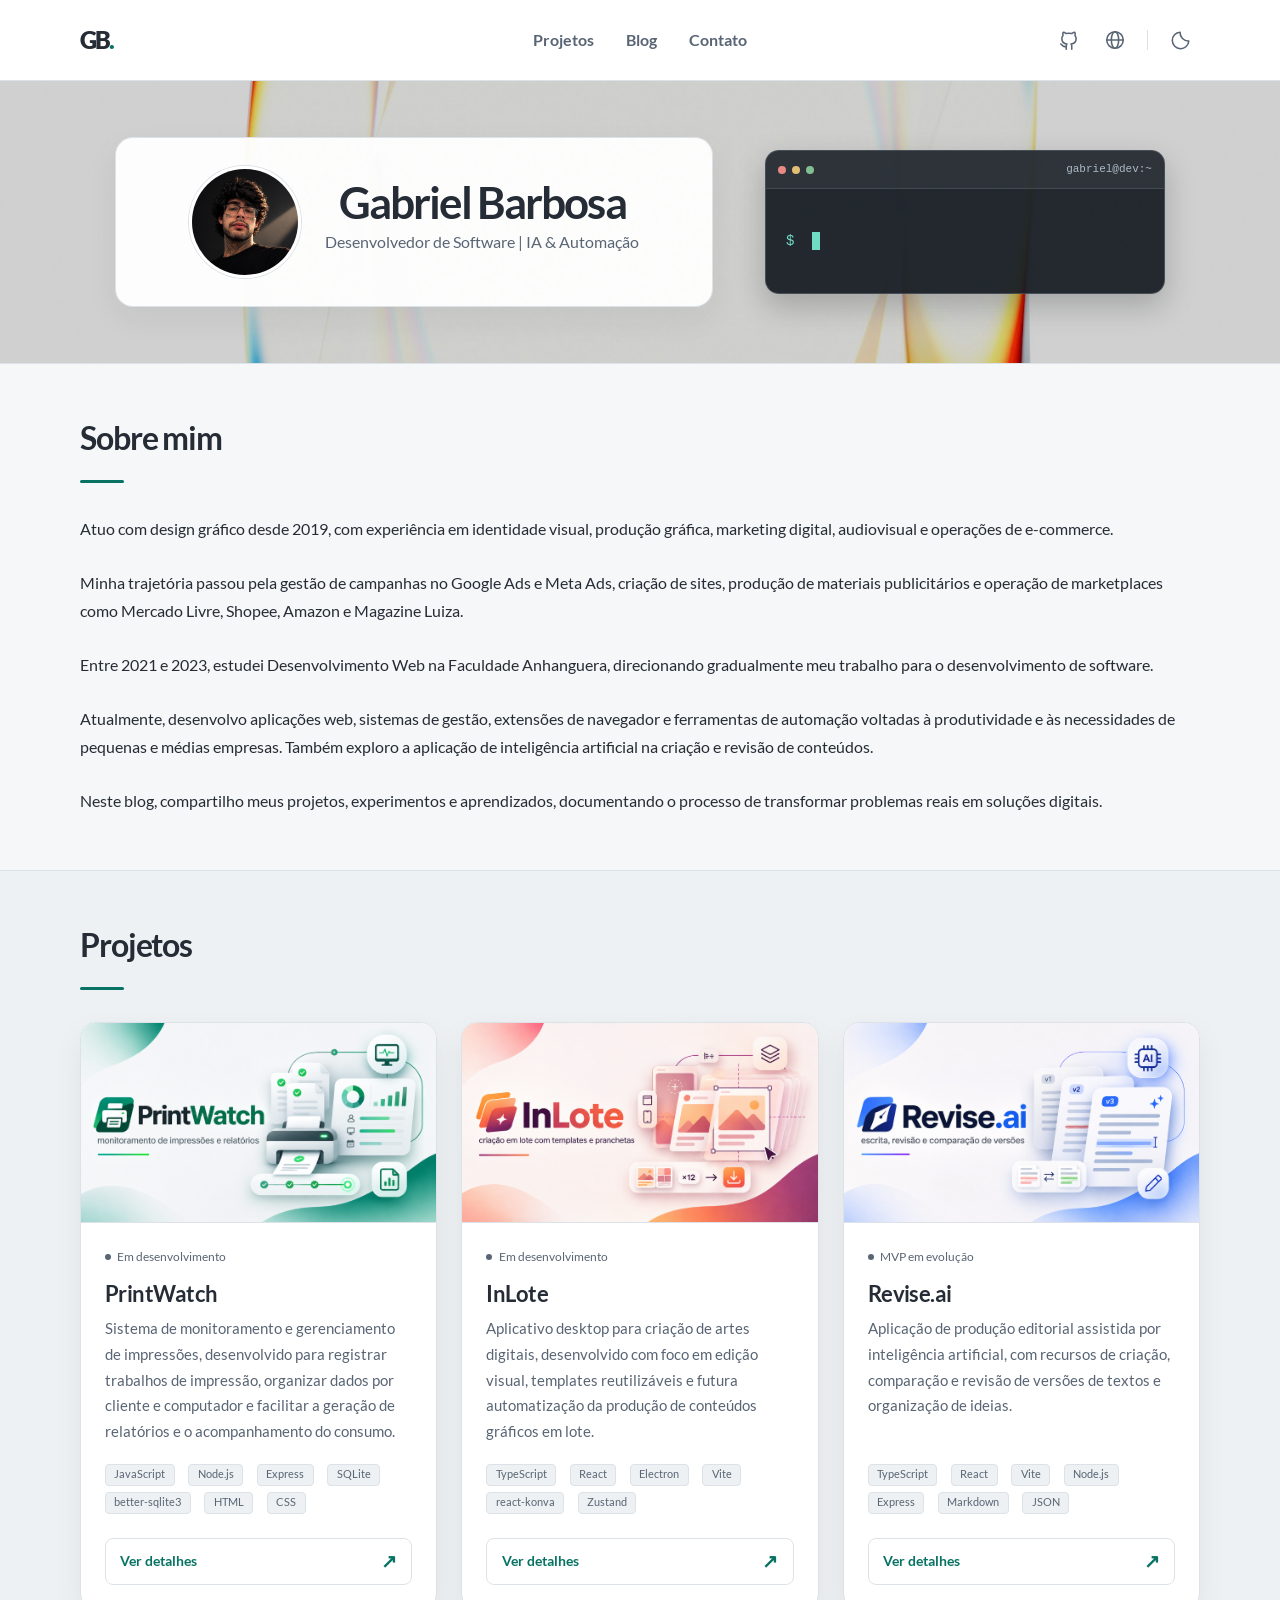
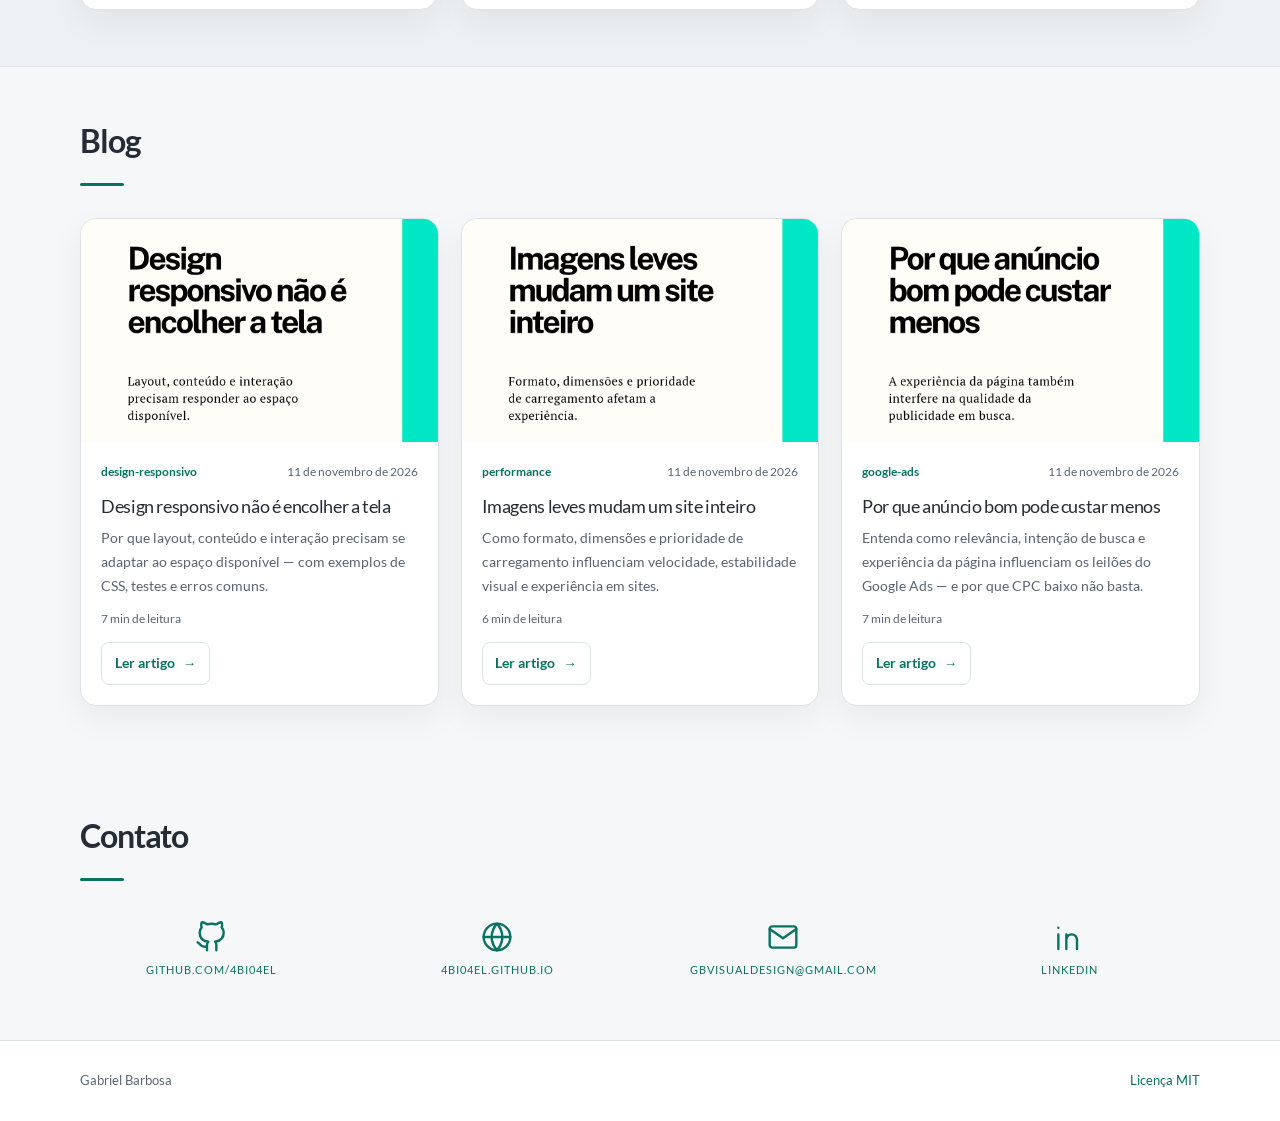
==== commit 4475a1bc: "fix: atualizar dominio oficial e rodape" ====
--- a/index.html
+++ b/index.html
@@ -31,7 +31,7 @@
         <a href="https://github.com/4bi04el" class="nav-icon mobile-github" aria-label="GitHub" target="_blank" rel="noopener noreferrer">
           <svg viewBox="0 0 24 24" aria-hidden="true"><path d="M9 19c-4.3 1.3-4.3-2.2-6-2.7M15 22v-3.4a3 3 0 0 0-.8-2.3c2.7-.3 5.6-1.3 5.6-6A4.7 4.7 0 0 0 18.5 7a4.4 4.4 0 0 0-.1-3.3s-1-.3-3.4 1.3a11.4 11.4 0 0 0-6 0C6.6 3.4 5.6 3.7 5.6 3.7A4.4 4.4 0 0 0 5.5 7a4.7 4.7 0 0 0-1.3 3.3c0 4.7 2.9 5.7 5.6 6A3 3 0 0 0 9 18.6V22" /></svg>
         </a>
-        <a href="https://www.ideiatortalab.com.br" class="nav-icon" aria-label="Site Ideia Torta Lab" target="_blank" rel="noopener noreferrer">
+        <a href="https://4bi04el.github.io" class="nav-icon" aria-label="Site pessoal" target="_blank" rel="noopener noreferrer">
           <svg viewBox="0 0 24 24" aria-hidden="true"><circle cx="12" cy="12" r="9" /><ellipse cx="12" cy="12" rx="4" ry="9" /><path d="M3 12h18" /></svg>
         </a>
         <span class="nav-divider" aria-hidden="true"></span>
@@ -152,10 +152,10 @@
         </div>
         <div class="level-item has-text-centered">
           <div>
-            <a href="https://ideiatortalab.com.br" class="icon is-large" aria-label="Site Ideia Torta Lab">
+            <a href="https://4bi04el.github.io" class="icon is-large" aria-label="Site pessoal">
               <svg class="contact-icon-svg" viewBox="0 0 24 24" aria-hidden="true" focusable="false"><use href="img/icons/contact-icons.svg#globe"></use></svg>
             </a>
-            <p class="heading"><a href="https://ideiatortalab.com.br">ideiatortalab.com.br</a></p>
+            <p class="heading"><a href="https://4bi04el.github.io">4bi04el.github.io</a></p>
           </div>
         </div>
         <div class="level-item has-text-centered">
@@ -280,7 +280,7 @@
   <footer class="footer">
     <div class="container footer-content">
       <p>Gabriel Barbosa</p>
-      <p>Template <a href="https://github.com/mmacneil/devfolio">DevFolio</a> por Mark Macneil · <a href="LICENSE">Licença MIT</a></p>
+      <p><a href="LICENSE">Licença MIT</a></p>
     </div>
   </footer>
 
